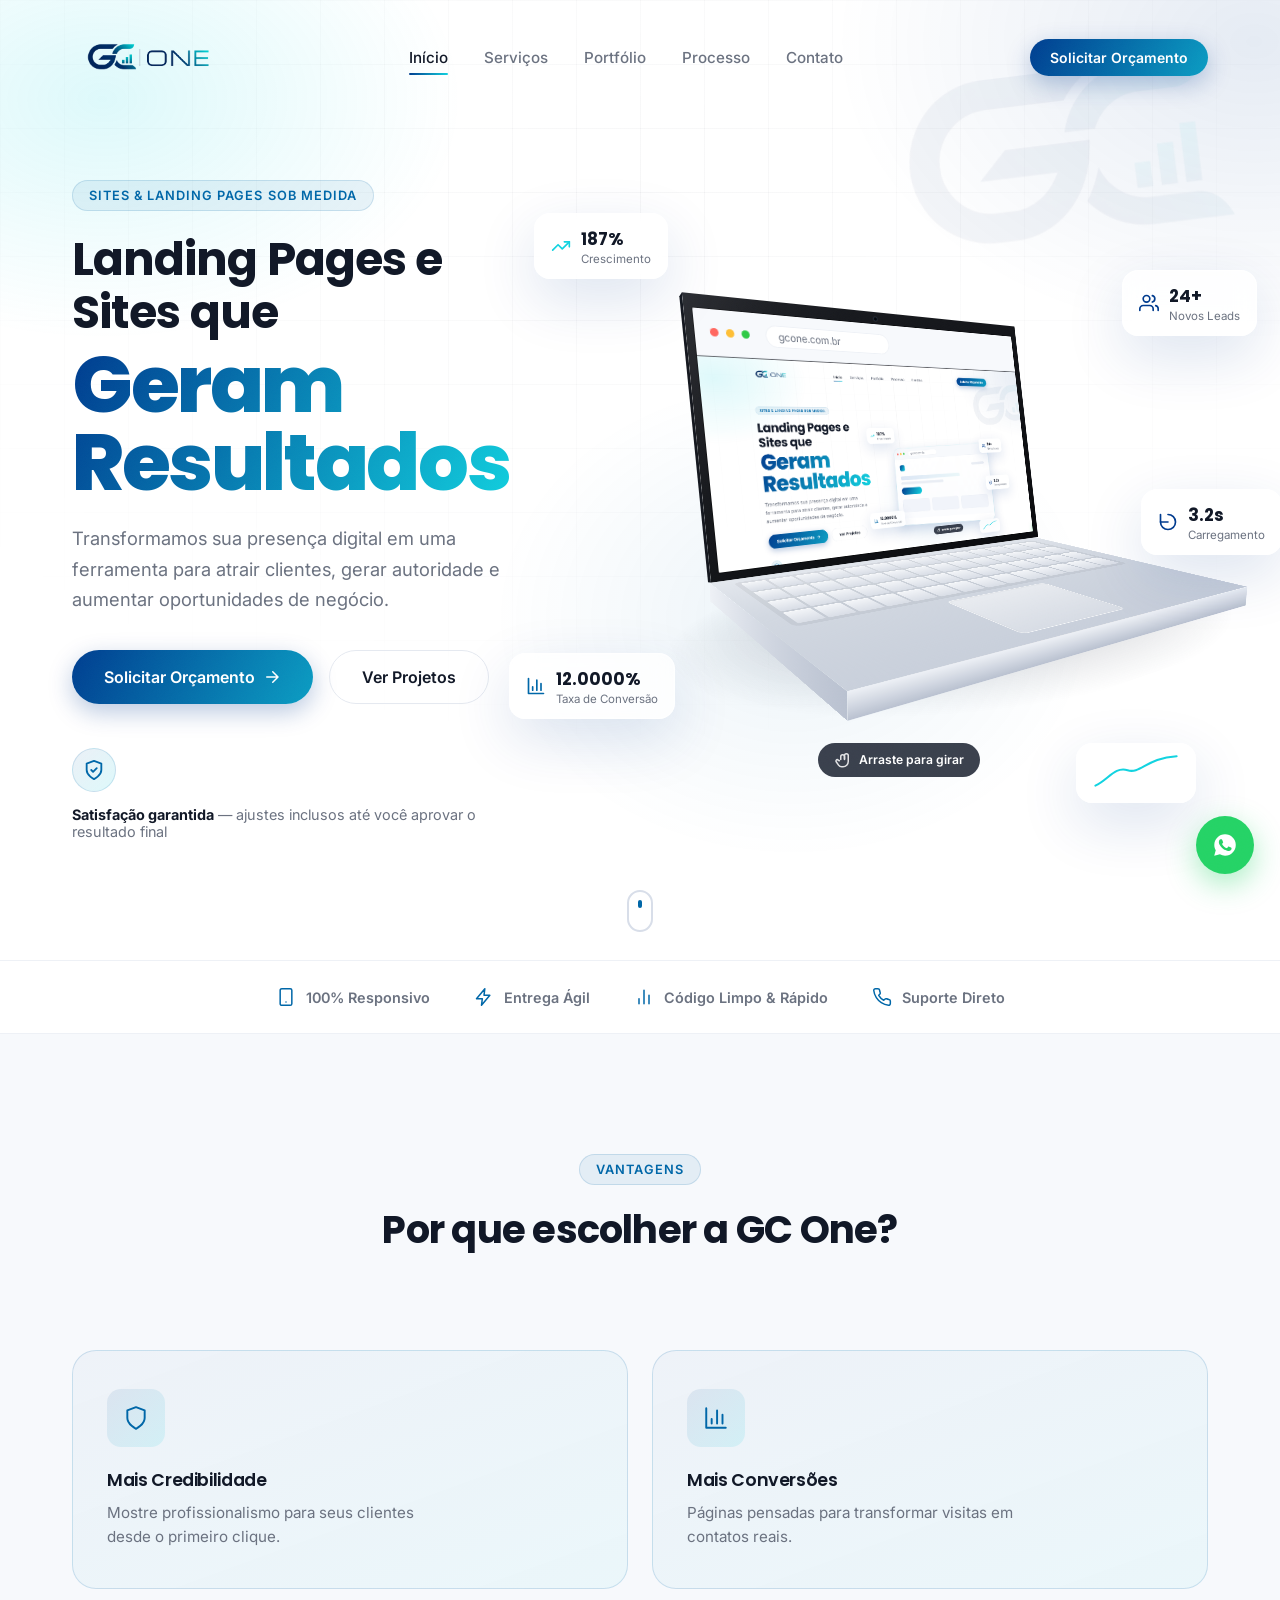
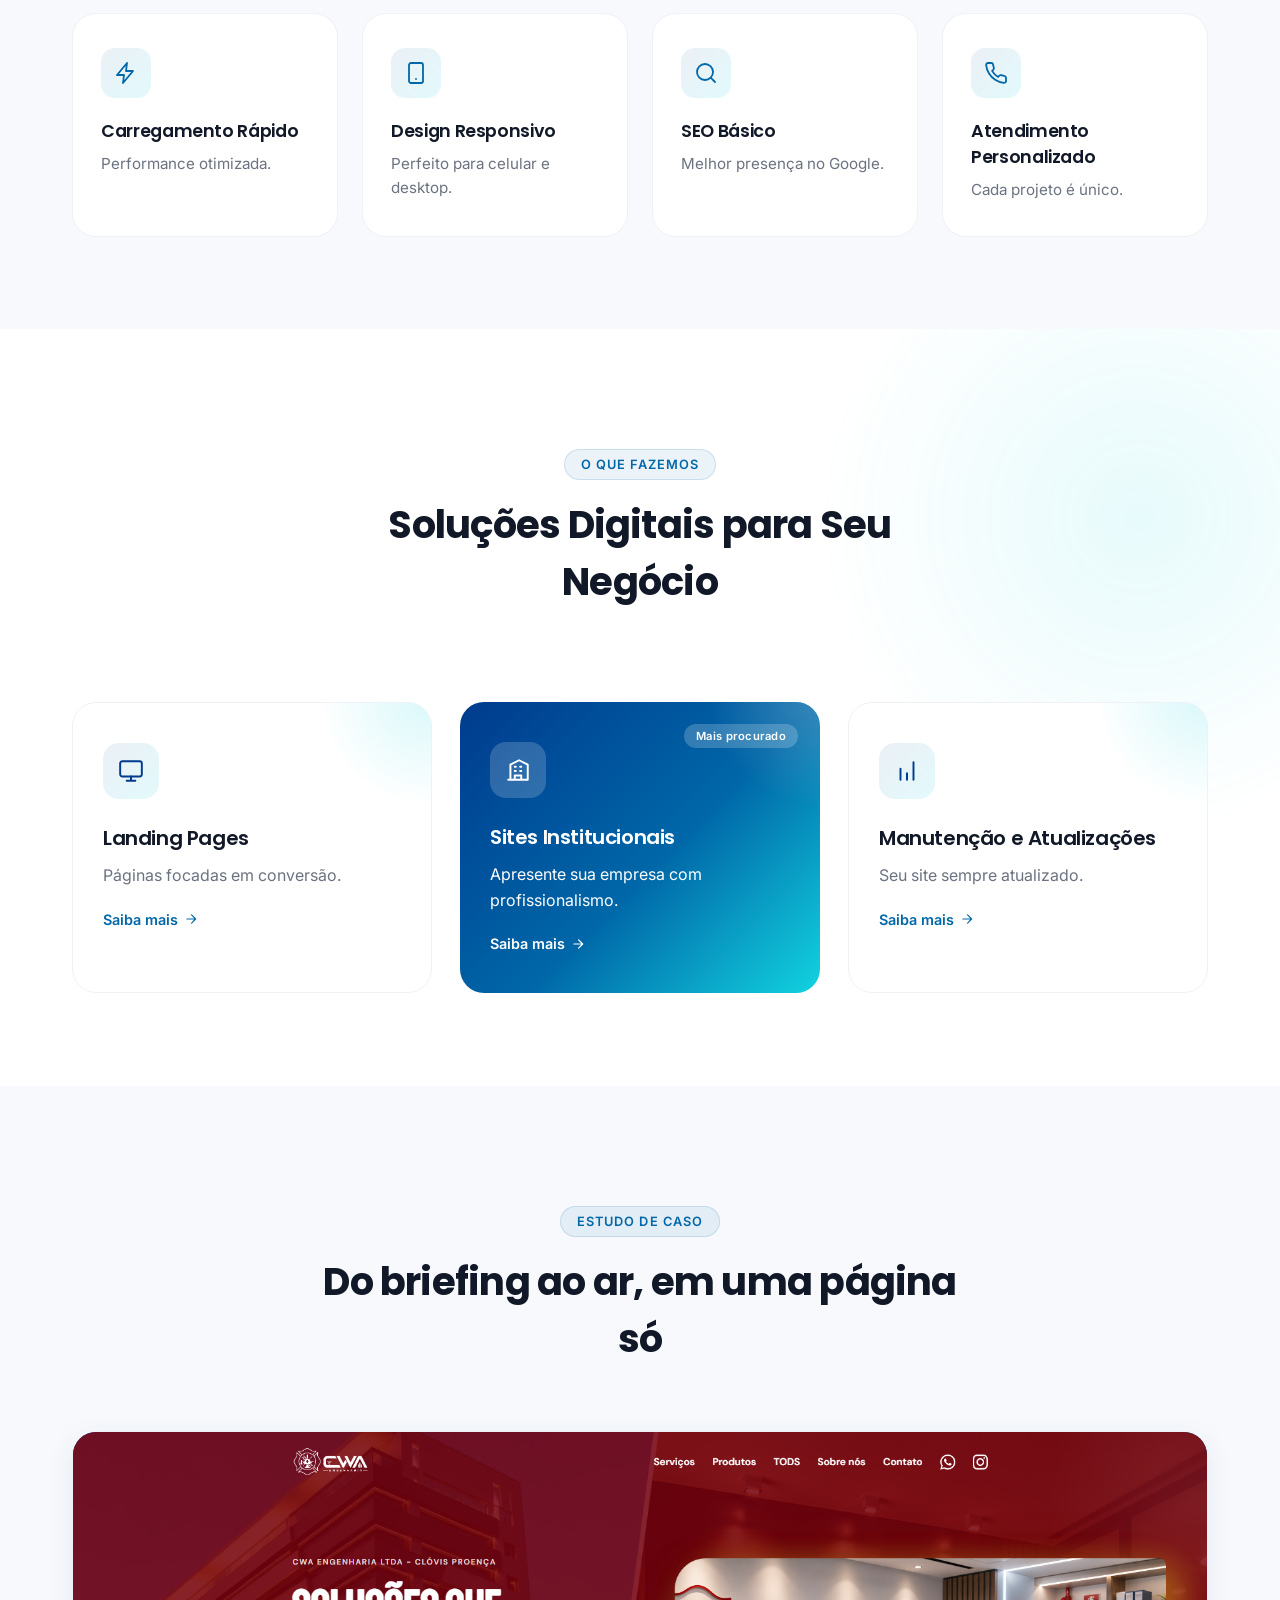
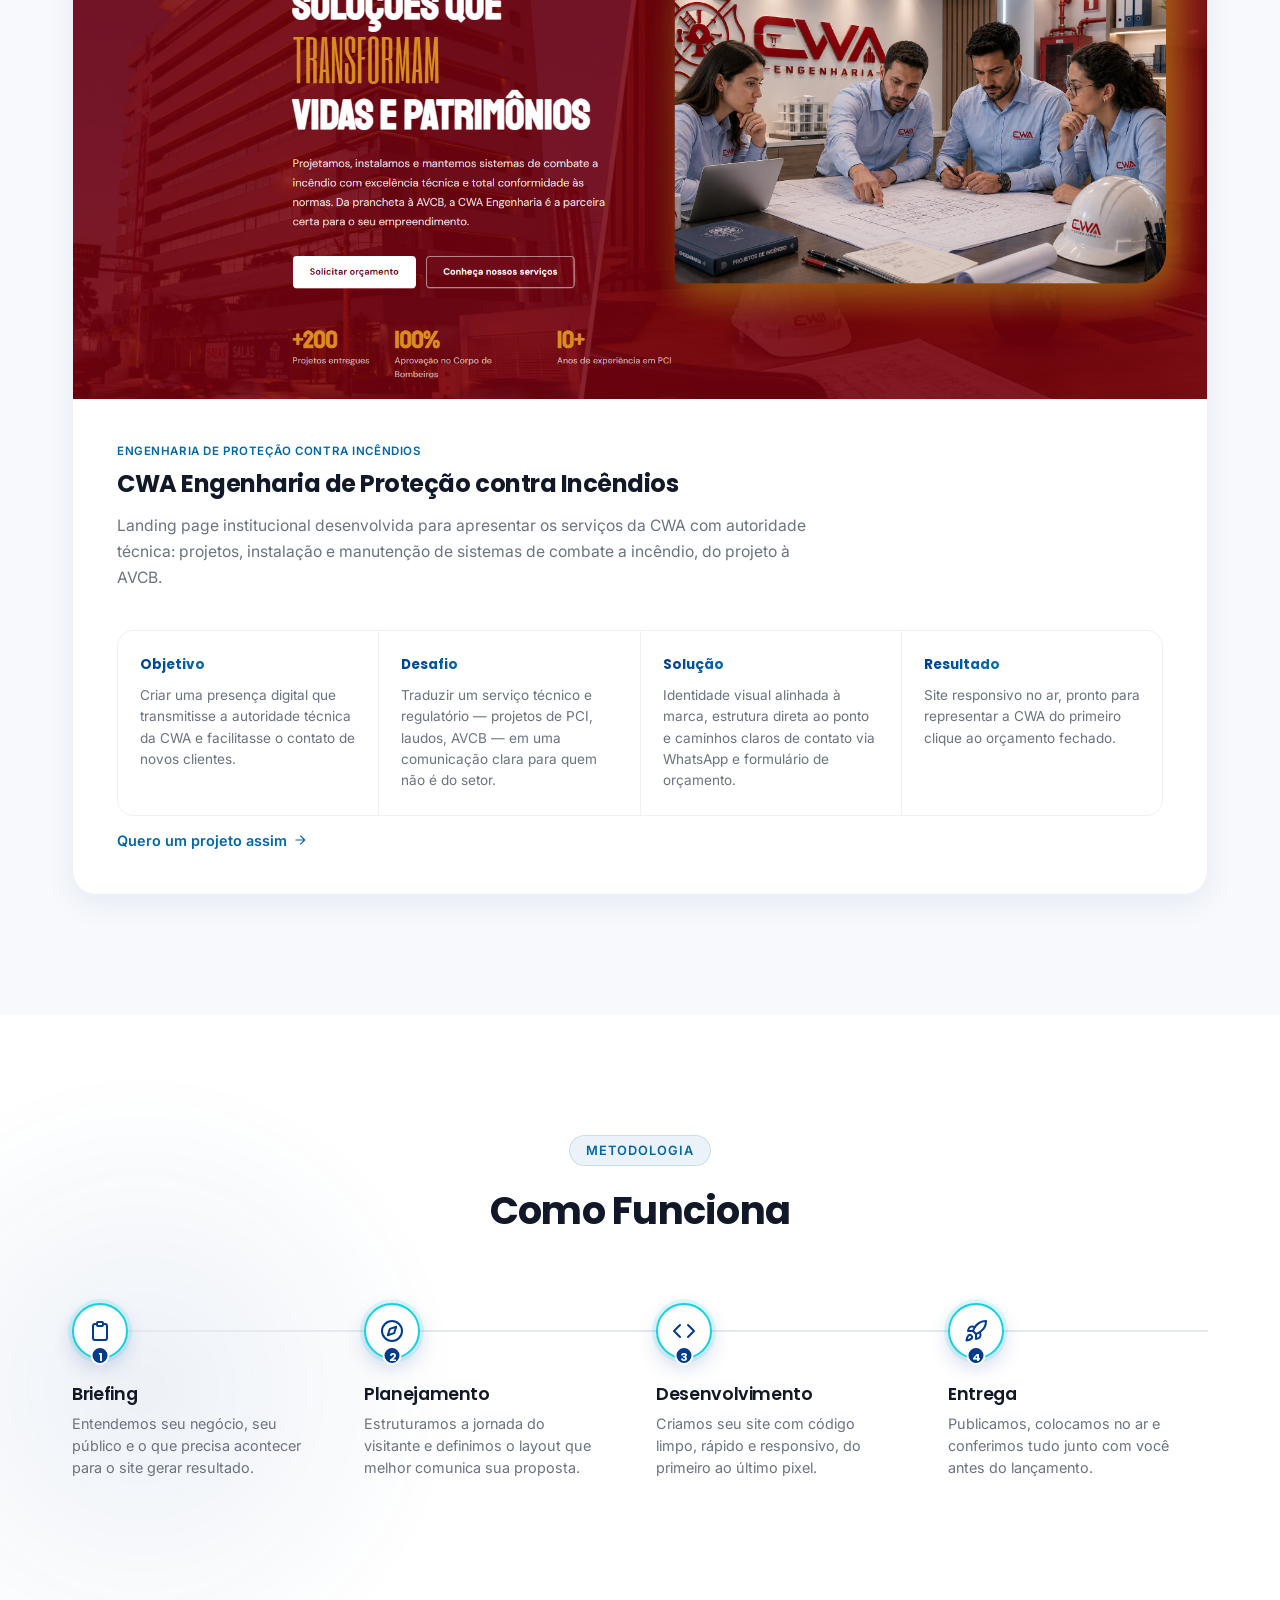
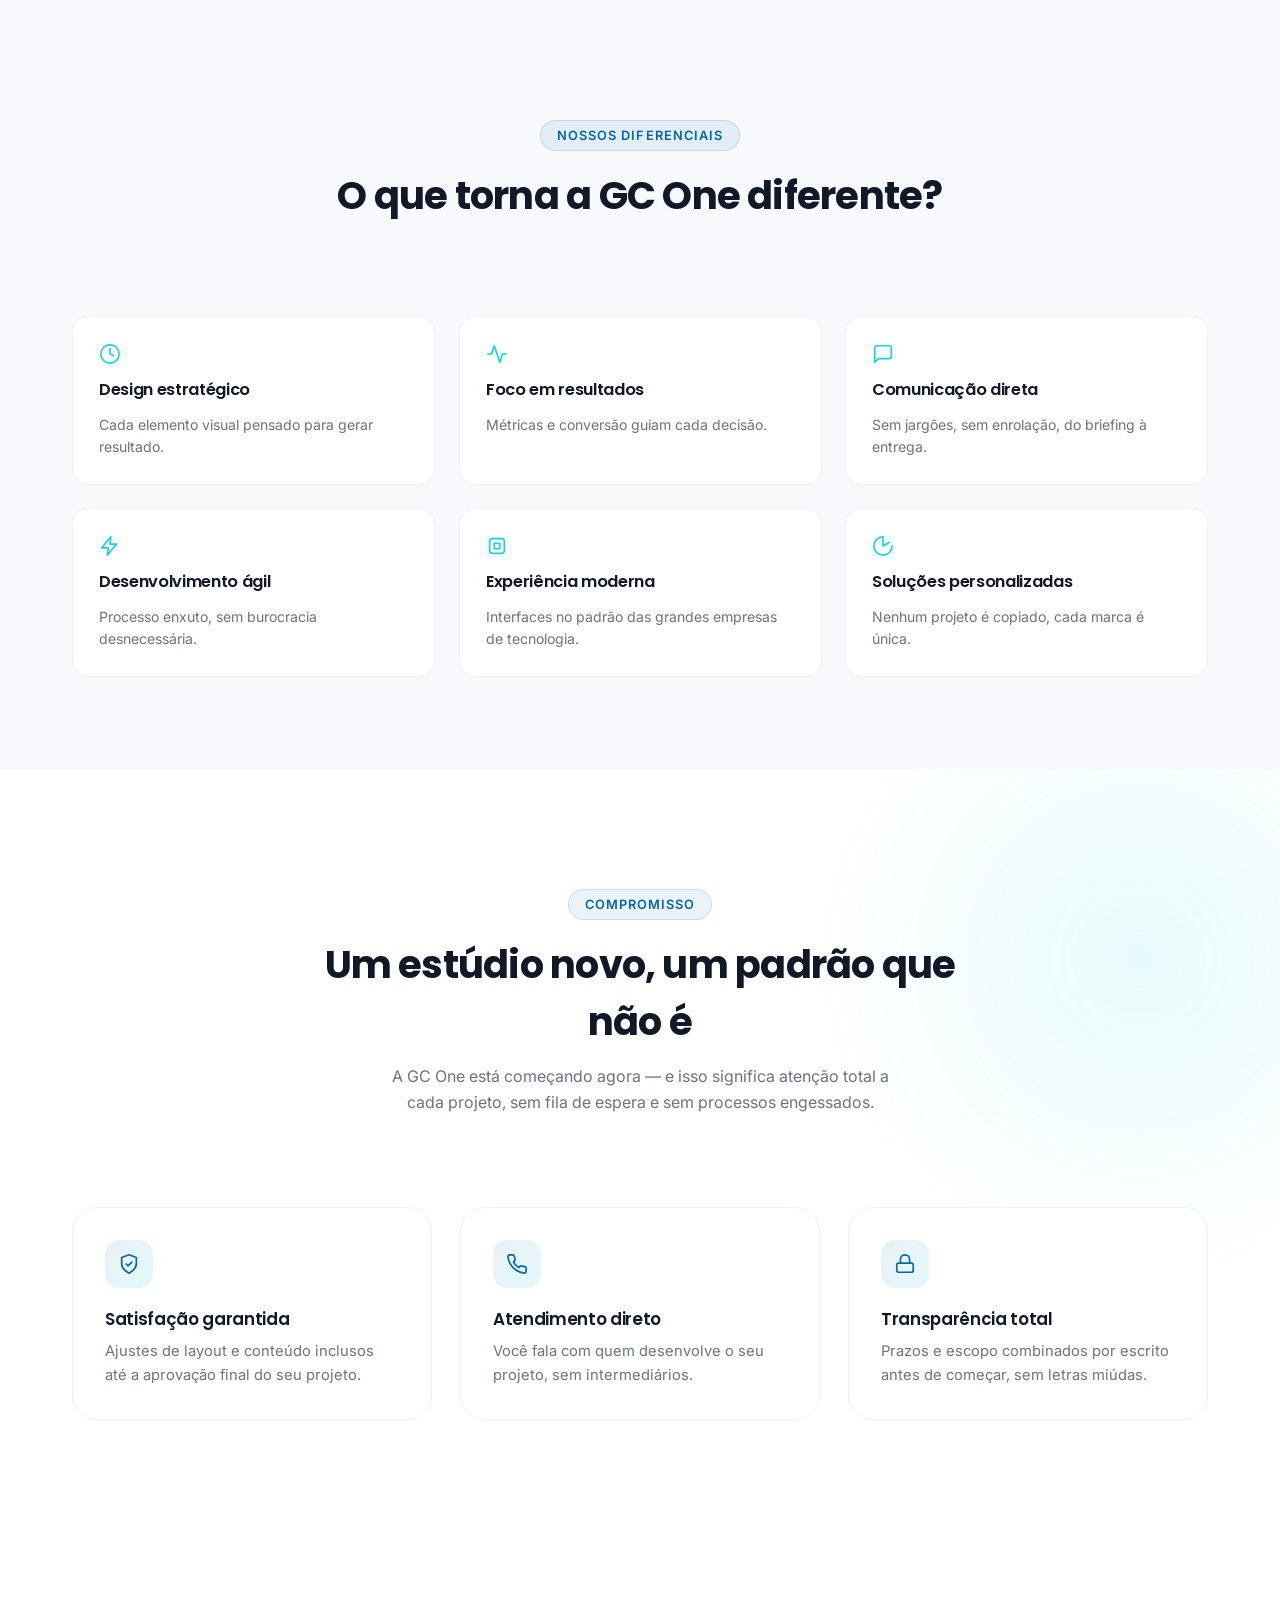
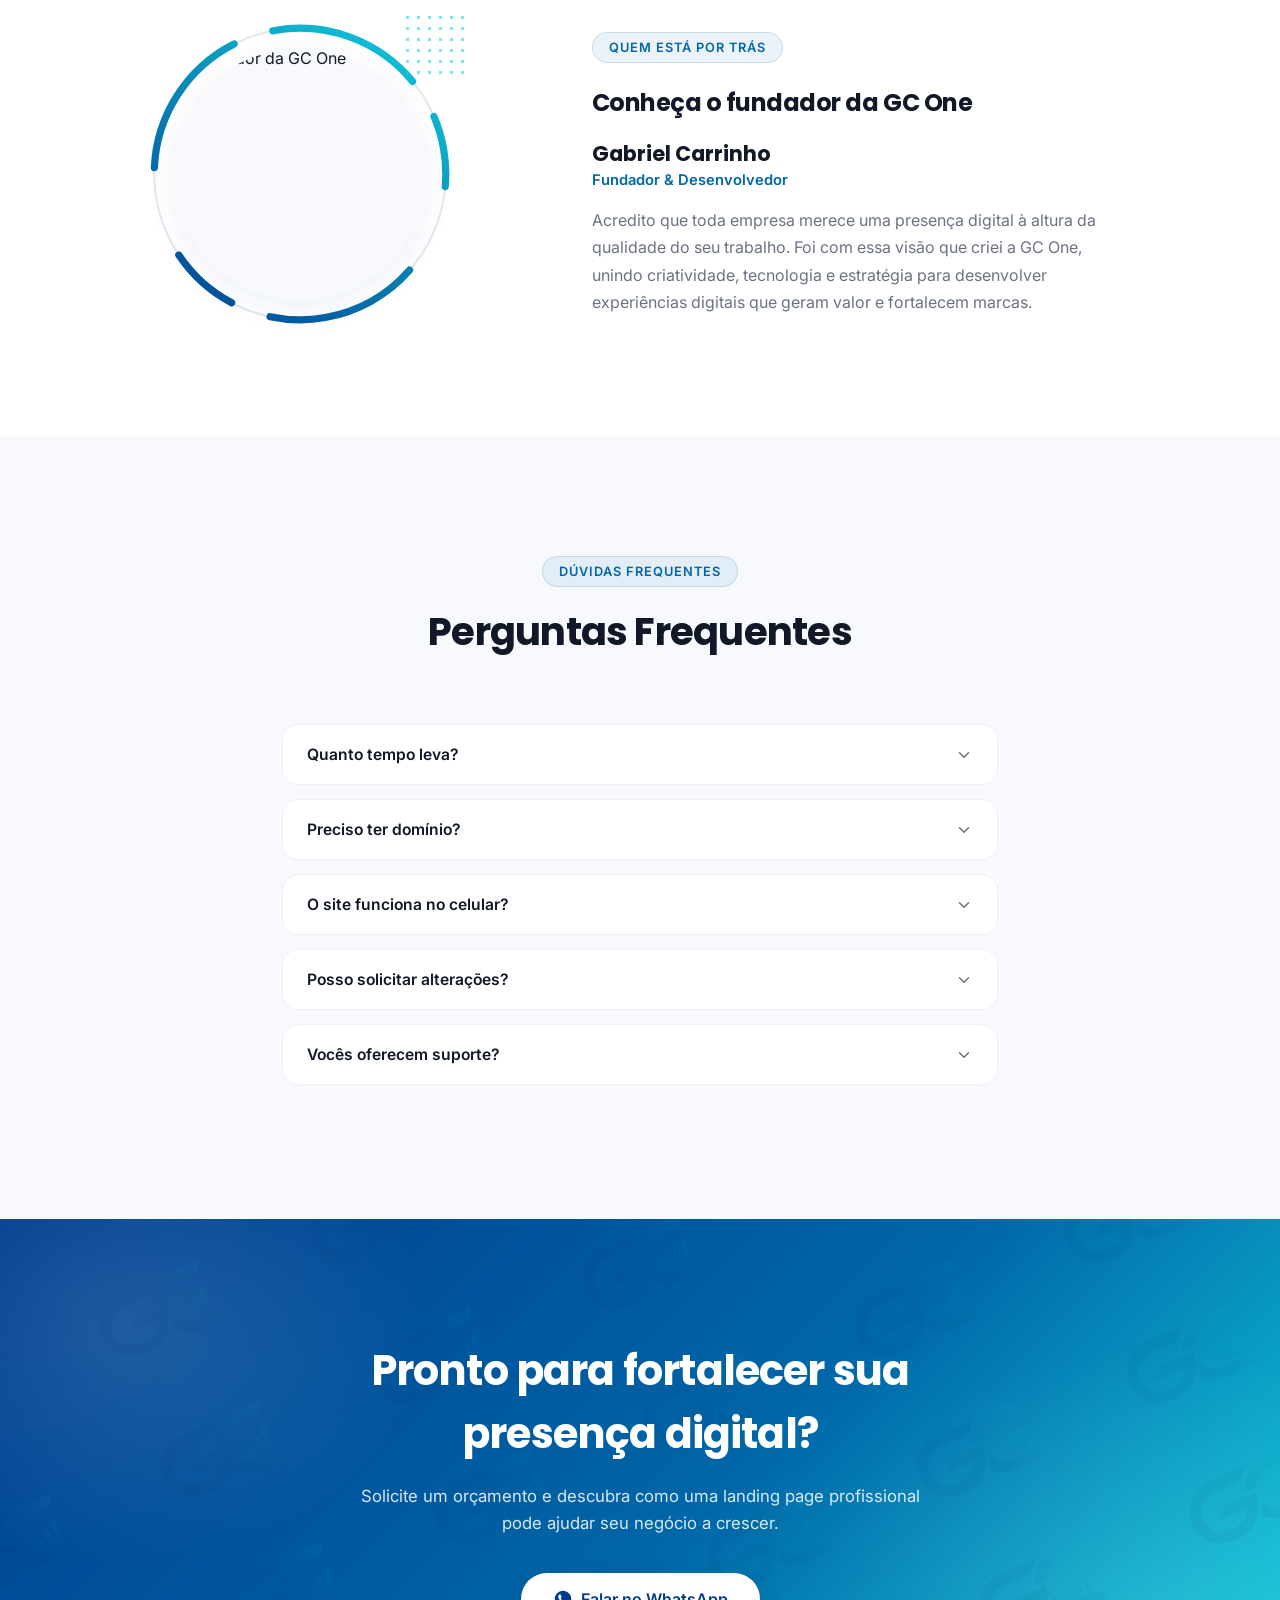
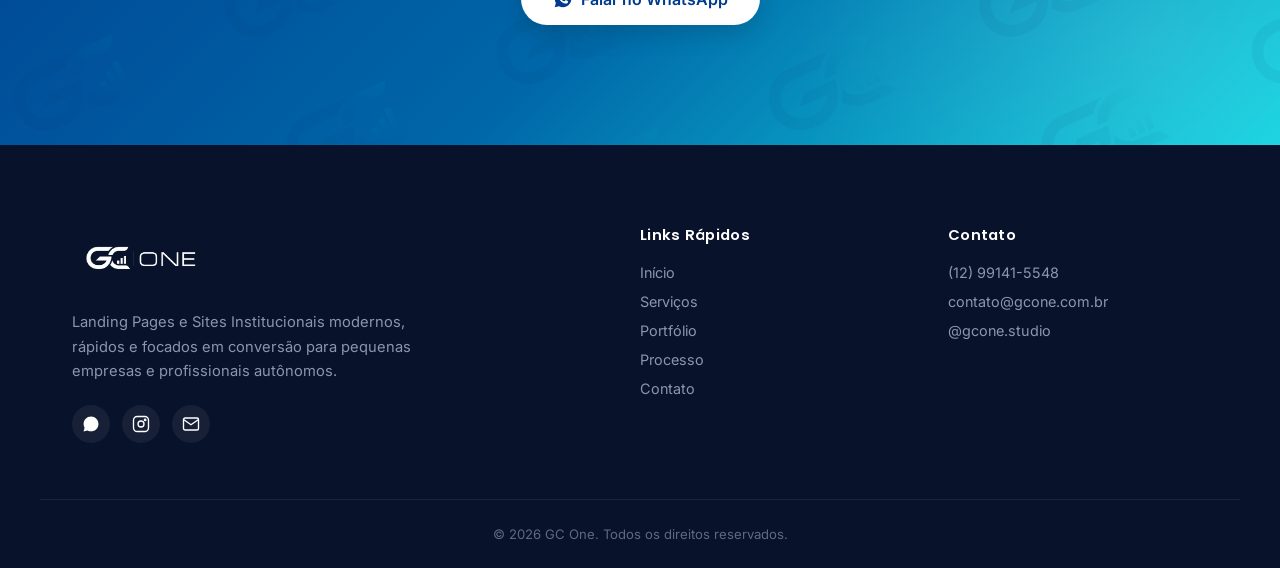
==== index.html @ a029dd13 "Update" ====
<!DOCTYPE html>
<html lang="pt-BR">
<head>
<meta charset="UTF-8">
<meta name="viewport" content="width=device-width, initial-scale=1.0, viewport-fit=cover">
<title>GC One — Landing Pages e Sites que Geram Resultados</title>
<meta name="description" content="A GC One cria Landing Pages e Sites Institucionais modernos, rápidos e focados em conversão para pequenas empresas e profissionais autônomos.">
<link rel="canonical" href="https://gcone-studio.vercel.app/">
<meta name="google-site-verification" content="b1uOiVvRF-4LSTMhP9JwCRvfj3GRkGWB8X8Ekely4Tc" />
<link rel="preconnect" href="https://fonts.googleapis.com">
<link rel="preconnect" href="https://fonts.gstatic.com" crossorigin>
<link href="https://fonts.googleapis.com/css2?family=Poppins:wght@600;700;800&family=Inter:wght@400;500;600&display=swap" rel="stylesheet">
<link rel="icon" type="image/x-icon" href="favicon.ico">
<link rel="icon" type="image/png" sizes="32x32" href="assets/favicon-32.png">
<link rel="icon" type="image/png" sizes="16x16" href="assets/favicon-16.png">
<link rel="apple-touch-icon" sizes="180x180" href="apple-touch-icon.png">
<link rel="icon" type="image/png" sizes="192x192" href="assets/icon-192.png">
<meta name="theme-color" content="#003B8E">
<link rel="stylesheet" href="styles.css">
<noscript><style>[data-reveal]{opacity:1 !important; transform:none !important;}</style></noscript>
<script type="importmap">
{
  "imports": {
    "three": "./vendor/three.module.min.js",
    "three/addons/": "./vendor/jsm/"
  }
}
</script>
</head>
<body>

<!-- ============ PAGE LOADER ============ -->
<div class="page-loader" id="pageLoader" aria-hidden="true">
  <div class="page-loader-mark">
    <img src="assets/icon-watermark.png" alt="">
  </div>
</div>

<!-- Grain / noise overlay for premium texture -->
<div class="noise-overlay" aria-hidden="true"></div>

<!-- ============ CUSTOM CURSOR (desktop / fine-pointer only) ============ -->
<div class="custom-cursor-dot" id="cursorDot" aria-hidden="true"></div>
<div class="custom-cursor-ring" id="cursorRing" aria-hidden="true"></div>

<!-- ============ TOP SCROLL PROGRESS BAR ============ -->
<div class="scroll-progress" aria-hidden="true"><span id="scrollProgressFill"></span></div>

<!-- ============ HEADER ============ -->
<header class="site-header" id="siteHeader">
  <div class="container header-inner">
    <a href="#inicio" class="logo" aria-label="GC One — Início">
      <img src="images/logo-transparent.png" alt="GC One" class="logo-img">
    </a>

    <nav class="main-nav" id="mainNav">
      <a href="#inicio" class="nav-link active">Início</a>
      <a href="#servicos" class="nav-link">Serviços</a>
      <a href="#portfolio" class="nav-link">Portfólio</a>
      <a href="#processo" class="nav-link">Processo</a>
      <a href="#contato" class="nav-link">Contato</a>
    </nav>

    <div class="header-actions">
      <a href="orcamento.html" class="btn btn-primary btn-sm">
        <span>Solicitar Orçamento</span>
      </a>
      <button class="menu-toggle" id="menuToggle" aria-label="Abrir menu" aria-expanded="false">
        <span></span><span></span><span></span>
      </button>
    </div>
  </div>

  <!-- Mobile nav drawer -->
  <div class="mobile-nav" id="mobileNav">
    <a href="#inicio" class="nav-link">Início</a>
    <a href="#servicos" class="nav-link">Serviços</a>
    <a href="#portfolio" class="nav-link">Portfólio</a>
    <a href="#processo" class="nav-link">Processo</a>
    <a href="#contato" class="nav-link">Contato</a>
    <a href="orcamento.html" class="btn btn-primary">Solicitar Orçamento</a>
  </div>
</header>

<main>

  <!-- ============ HERO ============ -->
  <section class="hero" id="inicio">
    <div class="hero-mesh" aria-hidden="true"></div>
    <div class="hero-grid" aria-hidden="true"></div>
    <div class="hero-watermark" aria-hidden="true">
      <img src="assets/icon-watermark.png" alt="">
    </div>

    <div class="container hero-inner">
      <div class="hero-copy" data-reveal="fade-up">
        <span class="eyebrow">Sites &amp; Landing Pages sob medida</span>
        <h1 class="hero-title">
          <span id="heroTitleLine">Landing Pages e Sites que</span> <span class="text-gradient hero-title-emphasis" id="heroTitleEmphasis">Geram Resultados</span>
        </h1>
        <p class="hero-subtitle">
          Transformamos sua presença digital em uma ferramenta para atrair clientes, gerar autoridade e aumentar oportunidades de negócio.
        </p>
        <div class="hero-actions">
          <a href="orcamento.html" class="btn btn-primary btn-lg">
            <span>Solicitar Orçamento</span>
            <svg class="icon-inline" width="18" height="18" viewBox="0 0 24 24" fill="none" stroke="currentColor" stroke-width="2" stroke-linecap="round" stroke-linejoin="round"><path d="M5 12h14M13 5l7 7-7 7"/></svg>
          </a>
          <a href="#portfolio" class="btn btn-ghost btn-lg">
            <span>Ver Projetos</span>
          </a>
        </div>

        <div class="hero-trust">
          <div class="guarantee-seal" aria-hidden="true">
            <svg width="22" height="22" viewBox="0 0 24 24" fill="none" stroke="currentColor" stroke-width="2" stroke-linecap="round" stroke-linejoin="round"><path d="M12 22s8-4 8-10V5l-8-3-8 3v7c0 6 8 10 8 10z"/><path d="m9 12 2 2 4-4"/></svg>
          </div>
          <p><strong>Satisfação garantida</strong> — ajustes inclusos até você aprovar o resultado final</p>
        </div>
      </div>

      <div class="hero-visual" data-reveal="fade-in">
        <div class="laptop-stage-wrap">
          <div class="laptop-3d-stage" id="laptop3DStage" role="img" aria-label="Laptop 3D interativo mostrando o site da GC One — arraste para girar"></div>

          <!-- Fallback shown until (or unless) the 3D scene initializes -->
          <div class="browser-mock laptop-fallback" id="laptopFallback">
            <div class="browser-bar">
              <span class="dot dot-r"></span><span class="dot dot-y"></span><span class="dot dot-g"></span>
              <div class="browser-url">gcone.com.br</div>
            </div>
            <div class="browser-body">
              <div class="mock-nav">
                <span class="mock-logo"></span>
                <span class="mock-pill"></span>
              </div>
              <div class="mock-hero">
                <span class="mock-line w-70"></span>
                <span class="mock-line w-50"></span>
                <span class="mock-btn"></span>
              </div>
              <div class="mock-cards">
                <span class="mock-card"></span>
                <span class="mock-card"></span>
                <span class="mock-card"></span>
              </div>
            </div>
          </div>

          <div class="laptop-drag-hint" id="laptopDragHint">
            <svg width="18" height="18" viewBox="0 0 24 24" fill="none" stroke="currentColor" stroke-width="2" stroke-linecap="round" stroke-linejoin="round"><path d="M9 11.24V7.5a2.5 2.5 0 0 1 5 0v3.74"/><path d="M14 10.5V6a2.5 2.5 0 0 1 5 0v8a7 7 0 0 1-7 7h-1.8a5 5 0 0 1-4.15-2.22l-3.1-4.5a1.7 1.7 0 0 1 2.1-2.55L7 13"/></svg>
            <span>Arraste para girar</span>
          </div>
        </div>

        <!-- Template for the laptop's screen content (mounted into the 3D scene by laptop3d.js) -->
        <template id="laptopScreenTemplate">
          <div class="laptop-screen-content">
            <span class="laptop-webcam"></span>
            <div class="laptop-display">
              <div class="browser-bar">
                <span class="dot dot-r"></span><span class="dot dot-y"></span><span class="dot dot-g"></span>
                <div class="browser-url">gcone.com.br</div>
              </div>
              <div class="browser-body laptop-screen-shot">
                <img src="images/laptop-screen-preview.png" alt="" />
              </div>
            </div>
            <span class="laptop-screen-glass"></span>
          </div>
        </template>

        <!-- Floating stat cards -->
        <div class="float-card float-card-1" data-reveal="fade-up" data-delay="200">
          <svg width="20" height="20" viewBox="0 0 24 24" fill="none" stroke="#12D3E0" stroke-width="2" stroke-linecap="round" stroke-linejoin="round"><polyline points="22 7 13.5 15.5 8.5 10.5 2 17"/><polyline points="16 7 22 7 22 13"/></svg>
          <div>
            <span class="float-value" data-count="187" data-suffix="%">0%</span>
            <span class="float-label">Crescimento</span>
          </div>
        </div>

        <div class="float-card float-card-4" data-reveal="fade-up" data-delay="280">
          <svg width="20" height="20" viewBox="0 0 24 24" fill="none" stroke="#003B8E" stroke-width="2" stroke-linecap="round" stroke-linejoin="round"><path d="M17 21v-2a4 4 0 0 0-4-4H5a4 4 0 0 0-4 4v2"/><circle cx="9" cy="7" r="4"/><path d="M23 21v-2a4 4 0 0 0-3-3.87"/><path d="M16 3.13a4 4 0 0 1 0 7.75"/></svg>
          <div>
            <span class="float-value" data-count="24" data-suffix="+">0+</span>
            <span class="float-label">Novos Leads</span>
          </div>
        </div>

        <div class="float-card float-card-2" data-reveal="fade-up" data-delay="350">
          <svg width="20" height="20" viewBox="0 0 24 24" fill="none" stroke="#0067A8" stroke-width="2" stroke-linecap="round" stroke-linejoin="round"><path d="M3 3v18h18"/><path d="M18 17V9M13 17V5M8 17v-4"/></svg>
          <div>
            <span class="float-value" data-count="12" data-decimal="4" data-suffix="%">0%</span>
            <span class="float-label">Taxa de Conversão</span>
          </div>
        </div>

        <div class="float-card float-card-3" data-reveal="fade-up" data-delay="500">
          <svg width="20" height="20" viewBox="0 0 24 24" fill="none" stroke="#003B8E" stroke-width="2" stroke-linecap="round" stroke-linejoin="round"><path d="M3 12a9 9 0 1 0 9-9"/><path d="M3 3v9h9"/></svg>
          <div>
            <span class="float-value" data-count="3.2" data-decimal="1" data-suffix="s">0s</span>
            <span class="float-label">Carregamento</span>
          </div>
        </div>

        <svg class="float-chart" width="120" height="60" viewBox="0 0 120 60" aria-hidden="true">
          <path id="chartPath" d="M2 48 C 20 40, 30 20, 48 26 C 66 32, 76 8, 118 6" fill="none" stroke="#12D3E0" stroke-width="3" stroke-linecap="round"/>
        </svg>
      </div>
    </div>

    <div class="scroll-cue" aria-hidden="true"><span></span></div>
  </section>

  <!-- ============ BARRA DE AUTORIDADE ============ -->
  <section class="trust-strip">
    <div class="container trust-strip-inner">
      <div class="trust-item">
        <svg width="20" height="20" viewBox="0 0 24 24" fill="none" stroke="currentColor" stroke-width="1.8" stroke-linecap="round" stroke-linejoin="round"><rect x="5" y="2" width="14" height="20" rx="2"/><path d="M12 18h.01"/></svg>
        <span>100% Responsivo</span>
      </div>
      <div class="trust-item">
        <svg width="20" height="20" viewBox="0 0 24 24" fill="none" stroke="currentColor" stroke-width="1.8" stroke-linecap="round" stroke-linejoin="round"><path d="M13 2 3 14h7l-1 8 10-12h-7l1-8z"/></svg>
        <span>Entrega Ágil</span>
      </div>
      <div class="trust-item">
        <svg width="20" height="20" viewBox="0 0 24 24" fill="none" stroke="currentColor" stroke-width="1.8" stroke-linecap="round" stroke-linejoin="round"><path d="M18 20V10M12 20V4M6 20v-6"/></svg>
        <span>Código Limpo &amp; Rápido</span>
      </div>
      <div class="trust-item">
        <svg width="20" height="20" viewBox="0 0 24 24" fill="none" stroke="currentColor" stroke-width="1.8" stroke-linecap="round" stroke-linejoin="round"><path d="M22 16.92v3a2 2 0 0 1-2.18 2 19.79 19.79 0 0 1-8.63-3.07 19.5 19.5 0 0 1-6-6 19.79 19.79 0 0 1-3.07-8.67A2 2 0 0 1 4.11 2h3a2 2 0 0 1 2 1.72c.127.96.362 1.903.7 2.81a2 2 0 0 1-.45 2.11L8.09 9.91a16 16 0 0 0 6 6l1.27-1.27a2 2 0 0 1 2.11-.45c.907.338 1.85.573 2.81.7A2 2 0 0 1 22 16.92z"/></svg>
        <span>Suporte Direto</span>
      </div>
    </div>
  </section>

  <!-- ============ BENEFÍCIOS ============ -->
  <section class="section benefits" id="beneficios">
    <div class="container">
      <div class="section-head" data-reveal="fade-up">
        <span class="eyebrow">Vantagens</span>
        <h2>Por que escolher a GC One?</h2>
      </div>

      <div class="benefits-grid">
        <div class="benefit-card benefit-card--anchor" data-reveal="fade-up" data-delay="0">
          <div class="benefit-icon"><svg width="26" height="26" viewBox="0 0 24 24" fill="none" stroke="currentColor" stroke-width="1.8" stroke-linecap="round" stroke-linejoin="round"><path d="M12 22s8-4 8-10V5l-8-3-8 3v7c0 6 8 10 8 10z"/></svg></div>
          <h3>Mais Credibilidade</h3>
          <p>Mostre profissionalismo para seus clientes desde o primeiro clique.</p>
        </div>

        <div class="benefit-card benefit-card--anchor" data-reveal="fade-up" data-delay="80">
          <div class="benefit-icon"><svg width="26" height="26" viewBox="0 0 24 24" fill="none" stroke="currentColor" stroke-width="1.8" stroke-linecap="round" stroke-linejoin="round"><path d="M3 3v18h18"/><path d="M18 17V9M13 17V5M8 17v-4"/></svg></div>
          <h3>Mais Conversões</h3>
          <p>Páginas pensadas para transformar visitas em contatos reais.</p>
        </div>

        <div class="benefit-card" data-reveal="fade-up" data-delay="160">
          <div class="benefit-icon"><svg width="24" height="24" viewBox="0 0 24 24" fill="none" stroke="currentColor" stroke-width="1.8" stroke-linecap="round" stroke-linejoin="round"><path d="M13 2 3 14h7l-1 8 10-12h-7l1-8z"/></svg></div>
          <h3>Carregamento Rápido</h3>
          <p>Performance otimizada.</p>
        </div>

        <div class="benefit-card" data-reveal="fade-up" data-delay="0">
          <div class="benefit-icon"><svg width="24" height="24" viewBox="0 0 24 24" fill="none" stroke="currentColor" stroke-width="1.8" stroke-linecap="round" stroke-linejoin="round"><rect x="5" y="2" width="14" height="20" rx="2"/><path d="M12 18h.01"/></svg></div>
          <h3>Design Responsivo</h3>
          <p>Perfeito para celular e desktop.</p>
        </div>

        <div class="benefit-card" data-reveal="fade-up" data-delay="80">
          <div class="benefit-icon"><svg width="24" height="24" viewBox="0 0 24 24" fill="none" stroke="currentColor" stroke-width="1.8" stroke-linecap="round" stroke-linejoin="round"><circle cx="11" cy="11" r="8"/><path d="m21 21-4.3-4.3"/></svg></div>
          <h3>SEO Básico</h3>
          <p>Melhor presença no Google.</p>
        </div>

        <div class="benefit-card" data-reveal="fade-up" data-delay="160">
          <div class="benefit-icon"><svg width="24" height="24" viewBox="0 0 24 24" fill="none" stroke="currentColor" stroke-width="1.8" stroke-linecap="round" stroke-linejoin="round"><path d="M22 16.92v3a2 2 0 0 1-2.18 2 19.79 19.79 0 0 1-8.63-3.07 19.5 19.5 0 0 1-6-6 19.79 19.79 0 0 1-3.07-8.67A2 2 0 0 1 4.11 2h3a2 2 0 0 1 2 1.72c.127.96.362 1.903.7 2.81a2 2 0 0 1-.45 2.11L8.09 9.91a16 16 0 0 0 6 6l1.27-1.27a2 2 0 0 1 2.11-.45c.907.338 1.85.573 2.81.7A2 2 0 0 1 22 16.92z"/></svg></div>
          <h3>Atendimento Personalizado</h3>
          <p>Cada projeto é único.</p>
        </div>
      </div>
    </div>
  </section>

  <!-- ============ SERVIÇOS ============ -->
  <section class="section services" id="servicos">
    <div class="section-mesh section-mesh--tr" aria-hidden="true"></div>
    <div class="container">
      <div class="section-head" data-reveal="fade-up">
        <span class="eyebrow">O que fazemos</span>
        <h2>Soluções Digitais para Seu Negócio</h2>
      </div>

      <div class="services-grid">
        <div class="service-card" data-reveal="fade-up" data-delay="0">
          <div class="service-glow"></div>
          <div class="service-icon"><svg width="26" height="26" viewBox="0 0 24 24" fill="none" stroke="currentColor" stroke-width="1.8" stroke-linecap="round" stroke-linejoin="round"><rect x="2" y="3" width="20" height="14" rx="2"/><path d="M8 21h8M12 17v4"/></svg></div>
          <h3>Landing Pages</h3>
          <p>Páginas focadas em conversão.</p>
          <a href="#contato" class="service-link">Saiba mais <svg width="14" height="14" viewBox="0 0 24 24" fill="none" stroke="currentColor" stroke-width="2" stroke-linecap="round" stroke-linejoin="round"><path d="M5 12h14M13 5l7 7-7 7"/></svg></a>
        </div>

        <div class="service-card service-card-featured" data-reveal="fade-up" data-delay="100">
          <span class="badge">Mais procurado</span>
          <div class="service-glow"></div>
          <div class="service-icon"><svg width="26" height="26" viewBox="0 0 24 24" fill="none" stroke="currentColor" stroke-width="1.8" stroke-linecap="round" stroke-linejoin="round"><path d="M3 21h18M5 21V7l8-4 8 4v14M9 9h1M9 13h1M14 9h1M14 13h1M9 21v-4h6v4"/></svg></div>
          <h3>Sites Institucionais</h3>
          <p>Apresente sua empresa com profissionalismo.</p>
          <a href="#contato" class="service-link">Saiba mais <svg width="14" height="14" viewBox="0 0 24 24" fill="none" stroke="currentColor" stroke-width="2" stroke-linecap="round" stroke-linejoin="round"><path d="M5 12h14M13 5l7 7-7 7"/></svg></a>
        </div>

        <div class="service-card" data-reveal="fade-up" data-delay="200">
          <div class="service-glow"></div>
          <div class="service-icon"><svg width="26" height="26" viewBox="0 0 24 24" fill="none" stroke="currentColor" stroke-width="1.8" stroke-linecap="round" stroke-linejoin="round"><path d="M12 20v-6M6 20V10M18 20V4"/></svg></div>
          <h3>Manutenção e Atualizações</h3>
          <p>Seu site sempre atualizado.</p>
          <a href="#contato" class="service-link">Saiba mais <svg width="14" height="14" viewBox="0 0 24 24" fill="none" stroke="currentColor" stroke-width="2" stroke-linecap="round" stroke-linejoin="round"><path d="M5 12h14M13 5l7 7-7 7"/></svg></a>
        </div>
      </div>
    </div>
  </section>

  <!-- ============ PORTFÓLIO ============ -->
  <section class="section portfolio" id="portfolio">
    <div class="container">
      <div class="section-head" data-reveal="fade-up">
        <span class="eyebrow">Estudo de caso</span>
        <h2>Do briefing ao ar, em uma página só</h2>
      </div>

      <article class="case-study" data-reveal="fade-up">
        <div class="case-study-media">
          <img src="images/cwa-engenharia.png" alt="Landing page desenvolvida para a CWA Engenharia de Proteção contra Incêndios" loading="lazy">
        </div>

        <div class="case-study-header">
          <span class="portfolio-cat">Engenharia de Proteção contra Incêndios</span>
          <h3>CWA Engenharia de Proteção contra Incêndios</h3>
          <p>Landing page institucional desenvolvida para apresentar os serviços da CWA com autoridade técnica: projetos, instalação e manutenção de sistemas de combate a incêndio, do projeto à AVCB.</p>
        </div>

        <div class="case-study-grid">
          <div class="case-study-block">
            <span class="case-study-label">Objetivo</span>
            <p>Criar uma presença digital que transmitisse a autoridade técnica da CWA e facilitasse o contato de novos clientes.</p>
          </div>
          <div class="case-study-block">
            <span class="case-study-label">Desafio</span>
            <p>Traduzir um serviço técnico e regulatório — projetos de PCI, laudos, AVCB — em uma comunicação clara para quem não é do setor.</p>
          </div>
          <div class="case-study-block">
            <span class="case-study-label">Solução</span>
            <p>Identidade visual alinhada à marca, estrutura direta ao ponto e caminhos claros de contato via WhatsApp e formulário de orçamento.</p>
          </div>
          <div class="case-study-block">
            <span class="case-study-label">Resultado</span>
            <p>Site responsivo no ar, pronto para representar a CWA do primeiro clique ao orçamento fechado.</p>
          </div>
        </div>

        <a href="orcamento.html" class="service-link case-study-cta">Quero um projeto assim <svg width="14" height="14" viewBox="0 0 24 24" fill="none" stroke="currentColor" stroke-width="2" stroke-linecap="round" stroke-linejoin="round"><path d="M5 12h14M13 5l7 7-7 7"/></svg></a>
      </article>
    </div>
  </section>

  <!-- ============ PROCESSO ============ -->
  <section class="section process" id="processo">
    <div class="section-mesh section-mesh--bl" aria-hidden="true"></div>
    <div class="container">
      <div class="section-head" data-reveal="fade-up">
        <span class="eyebrow">Metodologia</span>
        <h2>Como Funciona</h2>
      </div>

      <div class="timeline" data-reveal="fade-up">
        <div class="timeline-track"><span class="timeline-progress" id="timelineProgress"></span></div>

        <div class="timeline-step">
          <span class="timeline-num">
            <svg width="20" height="20" viewBox="0 0 24 24" fill="none" stroke="currentColor" stroke-width="2" stroke-linecap="round" stroke-linejoin="round"><path d="M9 5H7a2 2 0 0 0-2 2v12a2 2 0 0 0 2 2h10a2 2 0 0 0 2-2V7a2 2 0 0 0-2-2h-2"/><rect x="9" y="3" width="6" height="4" rx="1"/></svg>
            <em>1</em>
          </span>
          <h3>Briefing</h3>
          <p>Entendemos seu negócio, seu público e o que precisa acontecer para o site gerar resultado.</p>
        </div>
        <div class="timeline-step">
          <span class="timeline-num">
            <svg width="20" height="20" viewBox="0 0 24 24" fill="none" stroke="currentColor" stroke-width="2" stroke-linecap="round" stroke-linejoin="round"><circle cx="12" cy="12" r="10"/><polygon points="16.24 7.76 14.12 14.12 7.76 16.24 9.88 9.88 16.24 7.76"/></svg>
            <em>2</em>
          </span>
          <h3>Planejamento</h3>
          <p>Estruturamos a jornada do visitante e definimos o layout que melhor comunica sua proposta.</p>
        </div>
        <div class="timeline-step">
          <span class="timeline-num">
            <svg width="20" height="20" viewBox="0 0 24 24" fill="none" stroke="currentColor" stroke-width="2" stroke-linecap="round" stroke-linejoin="round"><polyline points="16 18 22 12 16 6"/><polyline points="8 6 2 12 8 18"/></svg>
            <em>3</em>
          </span>
          <h3>Desenvolvimento</h3>
          <p>Criamos seu site com código limpo, rápido e responsivo, do primeiro ao último pixel.</p>
        </div>
        <div class="timeline-step">
          <span class="timeline-num">
            <svg width="20" height="20" viewBox="0 0 24 24" fill="none" stroke="currentColor" stroke-width="2" stroke-linecap="round" stroke-linejoin="round"><path d="M4.5 16.5c-1.5 1.26-2 5-2 5s3.74-.5 5-2c.71-.84.7-2.13-.09-2.91a2.18 2.18 0 0 0-2.91-.09z"/><path d="m12 15-3-3a22 22 0 0 1 2-3.95A12.88 12.88 0 0 1 22 2c0 2.72-.78 7.5-6 11a22.35 22.35 0 0 1-4 2z"/><path d="M9 12H4s.55-3.03 2-4c1.62-1.08 5 0 5 0"/><path d="M12 15v5s3.03-.55 4-2c1.08-1.62 0-5 0-5"/></svg>
            <em>4</em>
          </span>
          <h3>Entrega</h3>
          <p>Publicamos, colocamos no ar e conferimos tudo junto com você antes do lançamento.</p>
        </div>
      </div>
    </div>
  </section>

  <!-- ============ DIFERENCIAIS ============ -->
  <section class="section differentials">
    <div class="container">
      <div class="section-head" data-reveal="fade-up">
        <span class="eyebrow">Nossos diferenciais</span>
        <h2>O que torna a GC One diferente?</h2>
      </div>

      <div class="diff-grid">
        <div class="diff-card" data-reveal="fade-up" data-delay="0">
          <svg width="22" height="22" viewBox="0 0 24 24" fill="none" stroke="currentColor" stroke-width="1.8" stroke-linecap="round" stroke-linejoin="round"><circle cx="12" cy="12" r="10"/><path d="M12 6v6l4 2"/></svg>
          <h3>Design estratégico</h3>
          <p>Cada elemento visual pensado para gerar resultado.</p>
        </div>
        <div class="diff-card" data-reveal="fade-up" data-delay="60">
          <svg width="22" height="22" viewBox="0 0 24 24" fill="none" stroke="currentColor" stroke-width="1.8" stroke-linecap="round" stroke-linejoin="round"><path d="M22 12h-4l-3 9L9 3l-3 9H2"/></svg>
          <h3>Foco em resultados</h3>
          <p>Métricas e conversão guiam cada decisão.</p>
        </div>
        <div class="diff-card" data-reveal="fade-up" data-delay="120">
          <svg width="22" height="22" viewBox="0 0 24 24" fill="none" stroke="currentColor" stroke-width="1.8" stroke-linecap="round" stroke-linejoin="round"><path d="M21 15a2 2 0 0 1-2 2H7l-4 4V5a2 2 0 0 1 2-2h14a2 2 0 0 1 2 2z"/></svg>
          <h3>Comunicação direta</h3>
          <p>Sem jargões, sem enrolação, do briefing à entrega.</p>
        </div>
        <div class="diff-card" data-reveal="fade-up" data-delay="180">
          <svg width="22" height="22" viewBox="0 0 24 24" fill="none" stroke="currentColor" stroke-width="1.8" stroke-linecap="round" stroke-linejoin="round"><path d="M13 2 3 14h7l-1 8 10-12h-7l1-8z"/></svg>
          <h3>Desenvolvimento ágil</h3>
          <p>Processo enxuto, sem burocracia desnecessária.</p>
        </div>
        <div class="diff-card" data-reveal="fade-up" data-delay="240">
          <svg width="22" height="22" viewBox="0 0 24 24" fill="none" stroke="currentColor" stroke-width="1.8" stroke-linecap="round" stroke-linejoin="round"><rect x="4" y="4" width="16" height="16" rx="3"/><path d="M9 9h6v6H9z"/></svg>
          <h3>Experiência moderna</h3>
          <p>Interfaces no padrão das grandes empresas de tecnologia.</p>
        </div>
        <div class="diff-card" data-reveal="fade-up" data-delay="300">
          <svg width="22" height="22" viewBox="0 0 24 24" fill="none" stroke="currentColor" stroke-width="1.8" stroke-linecap="round" stroke-linejoin="round"><path d="M12 2a10 10 0 1 0 10 10"/><path d="M12 2v10l7-4"/></svg>
          <h3>Soluções personalizadas</h3>
          <p>Nenhum projeto é copiado, cada marca é única.</p>
        </div>
      </div>
    </div>
  </section>

  <!-- ============ DEPOIMENTOS ============ -->
  <section class="section testimonials">
    <div class="section-mesh section-mesh--tr" aria-hidden="true"></div>
    <div class="container">
      <div class="section-head" data-reveal="fade-up">
        <span class="eyebrow">Compromisso</span>
        <h2>Um estúdio novo, um padrão que não é</h2>
        <p class="section-subtext">A GC One está começando agora — e isso significa atenção total a cada projeto, sem fila de espera e sem processos engessados.</p>
      </div>

      <div class="testimonials-grid">
        <div class="testimonial-card" data-reveal="fade-up" data-delay="0">
          <div class="commitment-icon"><svg width="22" height="22" viewBox="0 0 24 24" fill="none" stroke="currentColor" stroke-width="1.8" stroke-linecap="round" stroke-linejoin="round"><path d="M12 22s8-4 8-10V5l-8-3-8 3v7c0 6 8 10 8 10z"/><path d="m9 12 2 2 4-4"/></svg></div>
          <h3>Satisfação garantida</h3>
          <p>Ajustes de layout e conteúdo inclusos até a aprovação final do seu projeto.</p>
        </div>

        <div class="testimonial-card" data-reveal="fade-up" data-delay="100">
          <div class="commitment-icon"><svg width="22" height="22" viewBox="0 0 24 24" fill="none" stroke="currentColor" stroke-width="1.8" stroke-linecap="round" stroke-linejoin="round"><path d="M22 16.92v3a2 2 0 0 1-2.18 2 19.79 19.79 0 0 1-8.63-3.07 19.5 19.5 0 0 1-6-6 19.79 19.79 0 0 1-3.07-8.67A2 2 0 0 1 4.11 2h3a2 2 0 0 1 2 1.72c.127.96.362 1.903.7 2.81a2 2 0 0 1-.45 2.11L8.09 9.91a16 16 0 0 0 6 6l1.27-1.27a2 2 0 0 1 2.11-.45c.907.338 1.85.573 2.81.7A2 2 0 0 1 22 16.92z"/></svg></div>
          <h3>Atendimento direto</h3>
          <p>Você fala com quem desenvolve o seu projeto, sem intermediários.</p>
        </div>

        <div class="testimonial-card" data-reveal="fade-up" data-delay="200">
          <div class="commitment-icon"><svg width="22" height="22" viewBox="0 0 24 24" fill="none" stroke="currentColor" stroke-width="1.8" stroke-linecap="round" stroke-linejoin="round"><rect x="3" y="11" width="18" height="10" rx="2"/><path d="M7 11V7a5 5 0 0 1 10 0v4"/></svg></div>
          <h3>Transparência total</h3>
          <p>Prazos e escopo combinados por escrito antes de começar, sem letras miúdas.</p>
        </div>
      </div>
    </div>
  </section>

  <!-- ============ FUNDADOR ============ -->
  <section class="section founder" id="sobre">
    <div class="container founder-inner">
      <div class="founder-visual" data-reveal="fade-in">
        <div class="founder-frame">
          <svg class="founder-ring" viewBox="0 0 300 300" aria-hidden="true">
            <defs>
              <linearGradient id="founderRingGrad" x1="0" y1="0" x2="300" y2="300" gradientUnits="userSpaceOnUse">
                <stop stop-color="#003B8E"/>
                <stop offset="1" stop-color="#12D3E0"/>
              </linearGradient>
            </defs>
            <circle cx="150" cy="150" r="142" fill="none" stroke="#E2E7F0" stroke-width="2"/>
            <circle cx="150" cy="150" r="142" fill="none" stroke="url(#founderRingGrad)" stroke-width="7" stroke-linecap="round" stroke-dasharray="150 40 70 90" transform="rotate(-100 150 150)"/>
          </svg>
          <div class="founder-dots" aria-hidden="true"></div>
          <div class="founder-photo-wrap">
            <img src="images/founder.jpg" alt="Fundador da GC One" class="founder-photo">
          </div>
        </div>
      </div>

      <div class="founder-copy" data-reveal="fade-up">
        <span class="eyebrow">Quem está por trás</span>
        <h2>Conheça o fundador da GC One</h2>
        <p class="founder-name">Gabriel Carrinho</p>
        <p class="founder-role">Fundador &amp; Desenvolvedor</p>
        <p class="founder-bio">Acredito que toda empresa merece uma presença digital à altura da qualidade do seu trabalho. Foi com essa visão que criei a GC One, unindo criatividade, tecnologia e estratégia para desenvolver experiências digitais que geram valor e fortalecem marcas.</p>
      </div>
    </div>
  </section>

  <!-- ============ FAQ ============ -->
  <section class="section faq" id="faq">
    <div class="container container-narrow">
      <div class="section-head" data-reveal="fade-up">
        <span class="eyebrow">Dúvidas frequentes</span>
        <h2>Perguntas Frequentes</h2>
      </div>

      <div class="accordion" data-reveal="fade-up">
        <div class="accordion-item">
          <button class="accordion-trigger" aria-expanded="false">
            <span>Quanto tempo leva?</span>
            <svg class="chevron" width="18" height="18" viewBox="0 0 24 24" fill="none" stroke="currentColor" stroke-width="2" stroke-linecap="round" stroke-linejoin="round"><path d="m6 9 6 6 6-6"/></svg>
          </button>
          <div class="accordion-panel"><p>Em média, de 7 a 15 dias úteis, dependendo da complexidade do projeto e da agilidade no envio dos conteúdos.</p></div>
        </div>
        <div class="accordion-item">
          <button class="accordion-trigger" aria-expanded="false">
            <span>Preciso ter domínio?</span>
            <svg class="chevron" width="18" height="18" viewBox="0 0 24 24" fill="none" stroke="currentColor" stroke-width="2" stroke-linecap="round" stroke-linejoin="round"><path d="m6 9 6 6 6-6"/></svg>
          </button>
          <div class="accordion-panel"><p>Não é obrigatório. Caso ainda não tenha, ajudamos você a registrar o domínio ideal para o seu negócio.</p></div>
        </div>
        <div class="accordion-item">
          <button class="accordion-trigger" aria-expanded="false">
            <span>O site funciona no celular?</span>
            <svg class="chevron" width="18" height="18" viewBox="0 0 24 24" fill="none" stroke="currentColor" stroke-width="2" stroke-linecap="round" stroke-linejoin="round"><path d="m6 9 6 6 6-6"/></svg>
          </button>
          <div class="accordion-panel"><p>Sim. Todos os projetos são desenvolvidos com abordagem mobile first, garantindo perfeita experiência em qualquer tela.</p></div>
        </div>
        <div class="accordion-item">
          <button class="accordion-trigger" aria-expanded="false">
            <span>Posso solicitar alterações?</span>
            <svg class="chevron" width="18" height="18" viewBox="0 0 24 24" fill="none" stroke="currentColor" stroke-width="2" stroke-linecap="round" stroke-linejoin="round"><path d="m6 9 6 6 6-6"/></svg>
          </button>
          <div class="accordion-panel"><p>Sim. Durante o desenvolvimento, ajustes de conteúdo e layout estão incluídos até a aprovação final.</p></div>
        </div>
        <div class="accordion-item">
          <button class="accordion-trigger" aria-expanded="false">
            <span>Vocês oferecem suporte?</span>
            <svg class="chevron" width="18" height="18" viewBox="0 0 24 24" fill="none" stroke="currentColor" stroke-width="2" stroke-linecap="round" stroke-linejoin="round"><path d="m6 9 6 6 6-6"/></svg>
          </button>
          <div class="accordion-panel"><p>Sim, com planos de manutenção contínua para manter seu site sempre atualizado e no ar.</p></div>
        </div>
      </div>
    </div>
  </section>

  <!-- ============ CTA FINAL ============ -->
  <section class="cta-final" id="contato">
    <div class="cta-mesh" aria-hidden="true"></div>
    <div class="cta-watermark" aria-hidden="true"></div>
    <div class="container cta-inner" data-reveal="fade-up">
      <h2>Pronto para fortalecer sua presença digital?</h2>
      <p>Solicite um orçamento e descubra como uma landing page profissional pode ajudar seu negócio a crescer.</p>
      <a href="https://wa.me/5512991415548" target="_blank" rel="noopener" class="btn btn-white btn-lg">
        <svg width="20" height="20" viewBox="0 0 24 24" fill="currentColor"><path d="M12.04 2C6.58 2 2.13 6.45 2.13 11.91c0 1.75.46 3.45 1.32 4.95L2.05 22l5.25-1.38a9.9 9.9 0 0 0 4.74 1.21h.01c5.46 0 9.9-4.45 9.9-9.91C22 6.45 17.5 2 12.04 2zm5.8 14.05c-.24.68-1.4 1.3-1.93 1.38-.5.08-1.12.11-1.8-.11-.42-.13-.96-.31-1.65-.6-2.9-1.25-4.8-4.17-4.94-4.36-.14-.19-1.18-1.57-1.18-3 0-1.42.75-2.12 1.02-2.41.27-.29.58-.36.77-.36.2 0 .39 0 .56.01.18.01.42-.07.65.5.24.58.82 2 .89 2.15.07.15.12.32.02.51-.1.19-.15.31-.3.48-.15.17-.31.37-.44.5-.15.15-.3.31-.13.6.17.29.76 1.25 1.63 2.02 1.12 1 2.06 1.31 2.35 1.46.29.15.46.13.63-.08.17-.2.72-.84.91-1.13.19-.29.38-.24.63-.15.26.1 1.65.78 1.93.92.29.15.48.22.55.34.07.13.07.72-.17 1.4z"/></svg>
        <span>Falar no WhatsApp</span>
      </a>
    </div>
  </section>

</main>

<!-- ============ FOOTER ============ -->
<footer class="site-footer">
  <div class="container footer-inner">
    <div class="footer-brand">
      <a href="#inicio" class="logo">
        <img src="images/logo-bw.png" alt="GC One" class="logo-img">
      </a>
      <p>Landing Pages e Sites Institucionais modernos, rápidos e focados em conversão para pequenas empresas e profissionais autônomos.</p>
      <div class="footer-social">
        <a href="https://wa.me/5512991415548" target="_blank" rel="noopener" aria-label="WhatsApp">
          <svg width="18" height="18" viewBox="0 0 24 24" fill="currentColor"><path d="M12.04 2C6.58 2 2.13 6.45 2.13 11.91c0 1.75.46 3.45 1.32 4.95L2.05 22l5.25-1.38a9.9 9.9 0 0 0 4.74 1.21h.01c5.46 0 9.9-4.45 9.9-9.91C22 6.45 17.5 2 12.04 2z"/></svg>
        </a>
        <a href="https://www.instagram.com/gcone.studio/" target="_blank" rel="noopener" aria-label="Instagram">
          <svg width="18" height="18" viewBox="0 0 24 24" fill="none" stroke="currentColor" stroke-width="1.8"><rect x="2" y="2" width="20" height="20" rx="5"/><circle cx="12" cy="12" r="4"/><circle cx="17.5" cy="6.5" r="1"/></svg>
        </a>
        <a href="mailto:contato@gcone.com.br" aria-label="Email">
          <svg width="18" height="18" viewBox="0 0 24 24" fill="none" stroke="currentColor" stroke-width="1.8"><rect x="2" y="4" width="20" height="16" rx="2"/><path d="m22 6-10 7L2 6"/></svg>
        </a>
      </div>
    </div>

    <div class="footer-col">
      <h4>Links Rápidos</h4>
      <a href="#inicio">Início</a>
      <a href="#servicos">Serviços</a>
      <a href="#portfolio">Portfólio</a>
      <a href="#processo">Processo</a>
      <a href="#contato">Contato</a>
    </div>

    <div class="footer-col">
      <h4>Contato</h4>
      <a href="https://wa.me/5512991415548" target="_blank" rel="noopener">(12) 99141-5548</a>
      <a href="mailto:contato@gcone.com.br">contato@gcone.com.br</a>
      <a href="https://www.instagram.com/gcone.studio/" target="_blank" rel="noopener">@gcone.studio</a>
    </div>
  </div>

  <div class="footer-bottom">
    <div class="container">
      <p>© 2026 GC One. Todos os direitos reservados.</p>
    </div>
  </div>
</footer>

<a href="https://wa.me/5512991415548" target="_blank" rel="noopener" class="whatsapp-fab" aria-label="Falar no WhatsApp">
  <svg width="26" height="26" viewBox="0 0 24 24" fill="currentColor"><path d="M12.04 2C6.58 2 2.13 6.45 2.13 11.91c0 1.75.46 3.45 1.32 4.95L2.05 22l5.25-1.38a9.9 9.9 0 0 0 4.74 1.21h.01c5.46 0 9.9-4.45 9.9-9.91C22 6.45 17.5 2 12.04 2zm5.8 14.05c-.24.68-1.4 1.3-1.93 1.38-.5.08-1.12.11-1.8-.11-.42-.13-.96-.31-1.65-.6-2.9-1.25-4.8-4.17-4.94-4.36-.14-.19-1.18-1.57-1.18-3 0-1.42.75-2.12 1.02-2.41.27-.29.58-.36.77-.36.2 0 .39 0 .56.01.18.01.42-.07.65.5.24.58.82 2 .89 2.15.07.15.12.32.02.51-.1.19-.15.31-.3.48-.15.17-.31.37-.44.5-.15.15-.3.31-.13.6.17.29.76 1.25 1.63 2.02 1.12 1 2.06 1.31 2.35 1.46.29.15.46.13.63-.08.17-.2.72-.84.91-1.13.19-.29.38-.24.63-.15.26.1 1.65.78 1.93.92.29.15.48.22.55.34.07.13.07.72-.17 1.4z"/></svg>
</a>

<script src="vendor/gsap.min.js"></script>
<script src="vendor/ScrollTrigger.min.js"></script>
<script src="vendor/ScrollToPlugin.min.js"></script>
<script src="script.js"></script>
<script type="module" src="laptop3d.js"></script>
</body>
</html>
---- styles.css ----
/* ============================================================
   GC One — Design Tokens
============================================================ */
:root{
  --blue-deep:#003B8E;
  --blue-petrol:#0067A8;
  --cyan:#12D3E0;
  --bg:#FFFFFF;
  --bg-soft:#F7F9FC;
  --text:#111827;
  --text-soft:#6B7280;

  --gradient-brand: linear-gradient(135deg, var(--blue-deep) 0%, var(--blue-petrol) 55%, var(--cyan) 100%);
  --gradient-brand-diag: linear-gradient(120deg, var(--blue-deep), var(--cyan));

  --font-display:'Poppins', sans-serif;
  --font-body:'Inter', sans-serif;

  --radius-sm: 10px;
  --radius-md: 16px;
  --radius-lg: 24px;
  --radius-full: 999px;

  --shadow-sm: 0 2px 8px rgba(17,24,39,0.06);
  --shadow-md: 0 8px 30px rgba(0,59,142,0.08);
  --shadow-lg: 0 20px 60px rgba(0,59,142,0.14);
  --shadow-glow: 0 0 0 1px rgba(18,211,224,0.15), 0 20px 50px rgba(0,59,142,0.18);

  --ease: cubic-bezier(.16,.8,.24,1);
  --container: 1200px;
}

*,*::before,*::after{ box-sizing:border-box; }
html{ overflow-x:hidden; width:100%; }
body{
  margin:0;
  font-family:var(--font-body);
  color:var(--text);
  background:var(--bg);
  -webkit-font-smoothing:antialiased;
  overflow-x:hidden;
  width:100%;
}
img,svg{ display:block; max-width:100%; }
a{ text-decoration:none; color:inherit; }
ul{ list-style:none; margin:0; padding:0; }
button{ font-family:inherit; cursor:pointer; background:none; border:none; }

h1,h2,h3,h4{
  font-family:var(--font-display);
  color:var(--text);
  margin:0;
  letter-spacing:-0.02em;
}

.container{
  max-width:var(--container);
  margin:0 auto;
  padding:0 32px;
}
.container-narrow{ max-width:780px; }

@media(max-width:640px){
  .container{ padding:0 20px; }
}

/* Reduced motion */
@media (prefers-reduced-motion: reduce){
  *{ animation-duration:0.001ms !important; animation-iteration-count:1 !important; transition-duration:0.001ms !important; scroll-behavior:auto !important; }
}

/* Keyboard focus visibility */
a:focus-visible, button:focus-visible{
  outline:2px solid var(--blue-petrol);
  outline-offset:3px;
  border-radius:4px;
}

/* subtle grain overlay for premium feel */
.noise-overlay{
  position:fixed; inset:0; pointer-events:none; z-index:9999;
  opacity:0.025; mix-blend-mode:overlay;
  background-image:url("data:image/svg+xml,%3Csvg xmlns='http://www.w3.org/2000/svg' width='120' height='120'%3E%3Cfilter id='n'%3E%3CfeTurbulence type='fractalNoise' baseFrequency='0.9' numOctaves='2' stitchTiles='stitch'/%3E%3C/filter%3E%3Crect width='100%25' height='100%25' filter='url(%23n)'/%3E%3C/svg%3E");
}

/* ============================================================
   Page loader — brief branded overlay while the page settles
============================================================ */
.page-loader{
  position:fixed; inset:0; z-index:99999;
  background:#fff;
  display:flex; align-items:center; justify-content:center;
  transition:opacity .5s var(--ease), visibility 0s linear .5s;
}
.page-loader-mark{
  width:64px; height:auto;
  animation:loaderPulse 1.1s ease-in-out infinite;
}
.page-loader-mark img{ width:100%; height:auto; display:block; }
@keyframes loaderPulse{
  0%, 100%{ transform:scale(1); opacity:0.75; }
  50%{ transform:scale(1.08); opacity:1; }
}
.page-loader.is-done{
  opacity:0; visibility:hidden; pointer-events:none;
}
@media(prefers-reduced-motion: reduce){
  .page-loader-mark{ animation:none; }
}

/* ============================================================
   Custom cursor — desktop / fine-pointer devices only.
   Mobile and touch devices keep the normal system cursor.
============================================================ */
@media (hover: hover) and (pointer: fine){
  a, button, .btn, .accordion-trigger, .scroll-rail-mark{ cursor:none; }

  .custom-cursor-dot{
    position:fixed; top:0; left:0; z-index:9998; pointer-events:none;
    width:7px; height:7px; margin:-3.5px 0 0 -3.5px;
    border-radius:50%; background:var(--blue-deep);
    opacity:0; transition:opacity .3s var(--ease);
  }
  .custom-cursor-ring{
    position:fixed; top:0; left:0; z-index:9998; pointer-events:none;
    width:34px; height:34px; margin:-17px 0 0 -17px;
    border-radius:50%; border:1.5px solid rgba(0,59,142,0.32);
    opacity:0; transition:opacity .3s var(--ease), width .25s var(--ease), height .25s var(--ease), margin .25s var(--ease), border-color .25s var(--ease), background .25s var(--ease);
  }
  .custom-cursor-dot.is-active, .custom-cursor-ring.is-active{ opacity:1; }
  .custom-cursor-ring.is-hover{
    width:56px; height:56px; margin:-28px 0 0 -28px;
    background:rgba(18,211,224,0.10); border-color:var(--cyan);
  }
}
@media not all and (hover:hover){
  .custom-cursor-dot, .custom-cursor-ring{ display:none; }
}

/* ============================================================
   Top scroll progress bar — replaces the old vertical rail
============================================================ */
.scroll-progress{
  position:fixed; top:0; left:0; right:0; z-index:1100;
  height:3px; background:transparent;
  pointer-events:none;
}
.scroll-progress span{
  display:block; height:100%; width:0%;
  background:var(--gradient-brand-diag);
  transition:width .08s linear;
}

/* ============================================================
   Buttons
============================================================ */
.btn{
  display:inline-flex; align-items:center; justify-content:center; gap:8px;
  font-family:var(--font-body); font-weight:600; font-size:0.95rem;
  padding:13px 26px; border-radius:var(--radius-full);
  transition:transform .35s var(--ease), box-shadow .35s var(--ease), background .35s var(--ease), border-color .35s var(--ease);
  white-space:nowrap;
}
.btn-sm{ padding:10px 20px; font-size:0.875rem; }
.btn-lg{ padding:16px 32px; font-size:1rem; }

.btn-primary{
  background:var(--gradient-brand-diag);
  background-size:160% 160%;
  background-position:0% 50%;
  color:#fff;
  box-shadow:0 8px 24px rgba(0,59,142,0.28);
}
.btn-primary:hover{
  background-position:100% 50%;
  transform:translateY(-2px);
  box-shadow:0 12px 32px rgba(18,211,224,0.35);
}
.icon-inline{ transition:transform .3s var(--ease); }
.btn-primary:hover .icon-inline{ transform:translateX(3px); }

.btn-ghost{
  background:transparent;
  color:var(--text);
  border:1.5px solid #E5E9F0;
}
.btn-ghost:hover{
  border-color:var(--blue-petrol);
  color:var(--blue-deep);
  transform:translateY(-2px);
}

.btn-white{
  background:#fff;
  color:var(--blue-deep);
  box-shadow:0 8px 24px rgba(0,0,0,0.15);
}
.btn-white:hover{ transform:translateY(-2px); box-shadow:0 14px 34px rgba(0,0,0,0.22); }

/* ============================================================
   Header
============================================================ */
.site-header{
  position:fixed; top:0; left:0; right:0; z-index:1000;
  padding:calc(20px + env(safe-area-inset-top)) 0 20px;
  transition:padding .4s var(--ease), background .4s var(--ease), box-shadow .4s var(--ease), backdrop-filter .4s var(--ease);
}
.site-header.scrolled{
  padding:calc(12px + env(safe-area-inset-top)) 0 12px;
  background:rgba(255,255,255,0.72);
  backdrop-filter:blur(16px) saturate(160%);
  -webkit-backdrop-filter:blur(16px) saturate(160%);
  box-shadow:0 1px 0 rgba(17,24,39,0.06), 0 12px 30px rgba(17,24,39,0.05);
}
.header-inner{
  display:flex; align-items:center; justify-content:space-between; gap:24px;
}
.logo{ display:flex; align-items:center; gap:10px; flex-shrink:0; }
.logo-text{
  font-family:var(--font-display); font-weight:700; font-size:1.25rem; color:var(--text);
}
.logo-accent{ color:var(--blue-petrol); }
.logo-img{ width:150px; height:auto; display:block; }
.footer-brand .logo-img{ width:135px; }

.main-nav{ display:flex; align-items:center; gap:36px; margin:0 auto; }
.nav-link{
  font-size:0.95rem; font-weight:500; color:var(--text-soft);
  position:relative; padding:6px 0;
  transition:color .25s var(--ease);
}
.nav-link::after{
  content:''; position:absolute; left:0; bottom:-2px; width:0; height:2px;
  background:var(--gradient-brand-diag); border-radius:2px;
  transition:width .3s var(--ease);
}
.nav-link:hover, .nav-link.active{ color:var(--text); }
.nav-link:hover::after, .nav-link.active::after{ width:100%; }

.header-actions{ display:flex; align-items:center; gap:14px; }

.menu-toggle{
  display:none; flex-direction:column; justify-content:center; align-items:center; gap:5px;
  width:44px; height:44px; margin:-3px -6px -3px 0;
}
.menu-toggle span{
  display:block; width:22px; height:2px; background:var(--text); margin:0 auto;
  transition:transform .3s var(--ease), opacity .3s var(--ease);
}
.menu-toggle.open span:nth-child(1){ transform:translateY(7px) rotate(45deg); }
.menu-toggle.open span:nth-child(2){ opacity:0; }
.menu-toggle.open span:nth-child(3){ transform:translateY(-7px) rotate(-45deg); }

.mobile-nav{
  display:flex; flex-direction:column; gap:4px;
  max-height:0; overflow:hidden; opacity:0;
  transition:max-height .4s var(--ease), opacity .3s var(--ease);
  background:rgba(255,255,255,0.98); backdrop-filter:blur(20px);
}
.mobile-nav.open{ max-height:480px; opacity:1; padding:12px 24px calc(24px + env(safe-area-inset-bottom)); border-top:1px solid #EEF1F6; }
.mobile-nav .nav-link{ padding:12px 0; border-bottom:1px solid #F1F3F8; }
.mobile-nav .btn{ margin-top:14px; }

@media(max-width:900px){
  .main-nav{ display:none; }
  .header-actions .btn-primary{ display:none; }
  .menu-toggle{ display:flex; }
}

/* ============================================================
   Hero
============================================================ */
.hero{
  position:relative;
  padding:180px 0 120px;
  overflow:hidden;
}
.hero-mesh{
  position:absolute; inset:-10%;
  background:
    radial-gradient(600px 400px at 15% 15%, rgba(18,211,224,0.14), transparent 60%),
    radial-gradient(700px 500px at 90% 10%, rgba(0,59,142,0.10), transparent 60%),
    radial-gradient(500px 400px at 60% 60%, rgba(0,103,168,0.08), transparent 60%);
  z-index:-2;
}
.hero-grid{
  position:absolute; inset:0; z-index:-1;
  background-image:
    linear-gradient(rgba(17,24,39,0.035) 1px, transparent 1px),
    linear-gradient(90deg, rgba(17,24,39,0.035) 1px, transparent 1px);
  background-size:64px 64px;
  mask-image:radial-gradient(ellipse 70% 60% at 50% 20%, black, transparent);
  -webkit-mask-image:radial-gradient(ellipse 70% 60% at 50% 20%, black, transparent);
}
.hero-watermark{
  position:absolute; z-index:-1; pointer-events:none;
  top:-4%; right:-6%; width:46vw; max-width:620px; min-width:340px;
  opacity:0.05;
  mix-blend-mode:multiply;
  transform:rotate(-7deg);
}
.hero-watermark img{ width:100%; height:auto; display:block; }

.hero-inner{
  display:grid; grid-template-columns:0.85fr 1.15fr; gap:60px; align-items:center;
}

.eyebrow{
  display:inline-flex; align-items:center; gap:8px;
  font-family:var(--font-body); font-weight:600; font-size:0.8rem;
  letter-spacing:0.08em; text-transform:uppercase;
  color:var(--blue-petrol);
  background:rgba(0,103,168,0.08);
  border:1px solid rgba(0,103,168,0.15);
  padding:7px 16px; border-radius:var(--radius-full);
  margin-bottom:22px;
}

.hero-title{
  font-size:clamp(2.1rem, 3.6vw, 3rem);
  font-weight:700; line-height:1.16;
  margin-bottom:22px;
}
.text-gradient{
  background:var(--gradient-brand-diag);
  -webkit-background-clip:text; background-clip:text; color:transparent;
}
.hero-title-emphasis{
  display:block;
  font-size:clamp(3.1rem, 6.2vw, 5.2rem);
  font-weight:800; line-height:0.98;
  letter-spacing:-0.03em;
  margin-top:6px;
}
.word-reveal{ display:inline-block; overflow:hidden; vertical-align:top; padding-bottom:0.15em; margin-bottom:-0.15em; }
.word-reveal-inner{ display:inline-block; will-change:transform; }

.hero-subtitle{
  font-size:1.15rem; line-height:1.65; color:var(--text-soft);
  max-width:520px; margin-bottom:36px;
}

.hero-actions{ display:flex; gap:16px; flex-wrap:wrap; margin-bottom:44px; }

.hero-trust{ display:flex; align-items:center; gap:14px; flex-wrap:wrap; }
.hero-trust p{ margin:0; font-size:0.9rem; color:var(--text-soft); }
.hero-trust strong{ color:var(--text); }
.guarantee-seal{
  flex-shrink:0; width:44px; height:44px; border-radius:50%;
  display:flex; align-items:center; justify-content:center;
  background:linear-gradient(135deg, rgba(0,59,142,0.08), rgba(18,211,224,0.14));
  color:var(--blue-petrol);
  border:1px solid rgba(0,103,168,0.15);
}

/* Hero visual */
.hero-visual{ position:relative; }

.browser-mock{
  position:relative;
  background:#fff;
  border-radius:var(--radius-lg);
  box-shadow:var(--shadow-glow);
  border:1px solid #EEF1F6;
  overflow:hidden;
  transform:perspective(1400px) rotateY(-8deg) rotateX(3deg);
  animation:floatSlow 7s ease-in-out infinite;
}
@keyframes floatSlow{
  0%,100%{ transform:perspective(1400px) rotateY(-8deg) rotateX(3deg) translateY(0); }
  50%{ transform:perspective(1400px) rotateY(-8deg) rotateX(3deg) translateY(-14px); }
}
.browser-bar{
  display:flex; align-items:center; gap:8px;
  padding:12px 16px; background:var(--bg-soft); border-bottom:1px solid #EEF1F6;
}
.browser-bar .dot{ width:9px; height:9px; border-radius:50%; }
.dot-r{ background:#FF5F57; } .dot-y{ background:#FEBC2E; } .dot-g{ background:#28C840; }
.browser-url{
  margin-left:10px; font-size:0.75rem; color:var(--text-soft);
  background:#fff; padding:4px 14px; border-radius:var(--radius-full);
  border:1px solid #EEF1F6; flex:1; max-width:160px;
}
.browser-url.is-typing::after{
  content:''; display:inline-block; width:1px; height:11px;
  background:var(--blue-petrol); margin-left:2px; vertical-align:middle;
  animation:urlCursorBlink 0.85s step-end infinite;
}
@keyframes urlCursorBlink{ 0%, 100%{ opacity:1; } 50%{ opacity:0; } }
.browser-body{ padding:26px; background:linear-gradient(180deg,#fff, #FBFCFE); }
.mock-nav{ display:flex; justify-content:space-between; align-items:center; margin-bottom:24px; }
.mock-logo{ width:26px; height:26px; border-radius:7px; background:var(--gradient-brand-diag); }
.mock-pill{ width:70px; height:10px; border-radius:6px; background:#E9EDF4; }
.mock-hero{ margin-bottom:22px; }
.mock-line{ display:block; height:11px; border-radius:6px; background:#E9EDF4; margin-bottom:10px; }
.mock-line.w-70{ width:70%; height:16px; background:linear-gradient(90deg,#DCE6F5,#EAF7F9); }
.mock-line.w-50{ width:50%; }
.mock-line.w-60{ width:60%; }
.mock-line.w-40{ width:40%; }
.mock-btn{ display:block; width:110px; height:30px; border-radius:var(--radius-full); background:var(--gradient-brand-diag); margin-top:14px; }
.mock-cards{ display:flex; gap:12px; }
.mock-card{ flex:1; height:56px; border-radius:10px; background:#F1F4FA; border:1px solid #E9EDF4; }

/* ============================================================
   Laptop 3D — interactive draggable laptop (CSS3DRenderer)
============================================================ */
.laptop-stage-wrap{
  position:relative;
  width:100%;
  aspect-ratio:16/13.5;
  perspective:1400px;
}

.laptop-3d-stage{
  position:absolute; inset:0;
  opacity:0;
  transition:opacity .5s var(--ease);
}
.laptop-3d-stage.is-ready{ opacity:1; }
.laptop-3d-stage > div{ overflow:visible !important; } /* CSS3DRenderer root */

/* Fallback sits in the exact same spot; JS hides it once the 3D scene boots */
.laptop-fallback.browser-mock{
  position:absolute; inset:0; margin:auto;
  max-width:640px; max-height:420px;
  animation:none;
  transform:perspective(1400px) rotateY(-8deg) rotateX(3deg);
}

.laptop-drag-hint{
  position:absolute; left:50%; bottom:-6px; transform:translateX(-50%);
  display:flex; align-items:center; gap:7px;
  background:rgba(17,24,39,0.82); color:#fff;
  font-size:0.76rem; font-weight:600;
  padding:8px 16px; border-radius:var(--radius-full);
  white-space:nowrap; pointer-events:none;
  opacity:0; animation:hintFadeIn .6s var(--ease) 1.8s forwards;
  transition:opacity .5s var(--ease);
  z-index:5;
}
.laptop-drag-hint svg{ flex-shrink:0; opacity:0.85; }
.laptop-drag-hint.is-hidden{ opacity:0 !important; }
@keyframes hintFadeIn{ to{ opacity:1; } }

/* ---- Screen content (mounted inside the CSS3D scene) ---- */
.laptop-screen-content{
  position:relative;
  width:100%; height:100%;
  background:linear-gradient(155deg, #1B1D22, #0A0B0E);
  padding:15px 9px 9px;
  box-sizing:border-box;
  overflow:hidden;
  backface-visibility:hidden; -webkit-backface-visibility:hidden;
}
.laptop-display{
  position:relative;
  width:100%; height:100%;
  background:#fff;
  border-radius:2px;
  overflow:hidden;
  box-shadow:0 0 0 1px rgba(0,0,0,0.4);
}
.laptop-display .browser-body{ height:calc(100% - 41px); }
.laptop-screen-shot{ padding:0 !important; overflow:hidden; }
.laptop-screen-shot img{
  width:100%; height:100%;
  object-fit:cover; object-position:top center;
  display:block;
}
.laptop-webcam{
  position:absolute; top:6px; left:50%; transform:translateX(-50%);
  width:5px; height:5px; border-radius:50%;
  background:#050608;
  box-shadow:0 0 0 1px rgba(255,255,255,0.06), inset 0 0 1px rgba(80,140,220,0.6);
  z-index:3;
}
.laptop-screen-glass{
  position:absolute; inset:0; pointer-events:none; z-index:2;
  background:linear-gradient(115deg, rgba(255,255,255,0.08) 0%, rgba(255,255,255,0.015) 18%, transparent 32%, transparent 100%);
}

/* ---- Edge strips (real geometric thickness) ---- */
.laptop-edge{
  backface-visibility:hidden; -webkit-backface-visibility:hidden;
  box-sizing:border-box;
}

/* ---- Chassis panel faces ---- */
.laptop-panel{
  width:100%; height:100%;
  backface-visibility:hidden; -webkit-backface-visibility:hidden;
  box-sizing:border-box;
}
.laptop-panel--lid-back{
  background:linear-gradient(150deg, #F0F2F6 0%, #DCE1E9 45%, #C9D1DE 75%, #BAC3D1 100%);
  display:flex; align-items:center; justify-content:center;
}
.laptop-panel-mark{
  width:auto; height:56px;
  opacity:0.7;
  filter:drop-shadow(0 1px 0 rgba(255,255,255,0.7)) drop-shadow(0 -1px 1px rgba(0,0,0,0.14));
}
.laptop-panel--base-top{
  background:linear-gradient(175deg, #E4E8EE 0%, #D2D8E1 40%, #C7CEDA 100%);
  padding:14px 20px 18px;
  display:flex; align-items:center; justify-content:center;
}
.laptop-panel--base-bottom{
  background:linear-gradient(175deg, #C3CAD6 0%, #AEB6C6 55%, #9CA5B8 100%);
  position:relative;
}
.laptop-vents{
  position:absolute; left:50%; top:14%; transform:translateX(-50%);
  width:46%; height:3px; border-radius:2px;
  background:repeating-linear-gradient(90deg, #8992A5 0 4px, transparent 4px 8px);
  opacity:0.5;
}
.laptop-foot{
  position:absolute; width:34px; height:8px; border-radius:4px;
  background:#6B7386; opacity:0.55;
}
.laptop-foot--l{ left:10%; bottom:8%; }
.laptop-foot--r{ right:10%; bottom:8%; }

/* ---- Keyboard deck ---- */
.laptop-keyboard{ width:100%; height:100%; display:flex; flex-direction:column; gap:9px; }
.laptop-keys{
  flex:1;
  display:grid; grid-template-columns:repeat(14, 1fr); grid-template-rows:repeat(4, 1fr);
  gap:3px;
  padding:6px;
  border-radius:8px;
  background:rgba(0,0,0,0.05);
}
.laptop-key{
  background:linear-gradient(175deg, #F4F6F9, #D7DCE5);
  border-radius:2.5px;
  box-shadow:0 1px 0 rgba(255,255,255,0.7) inset, 0 -1px 0 rgba(0,0,0,0.08) inset;
}
.laptop-trackpad{
  height:38%; width:30%; margin:0 auto;
  border-radius:7px;
  background:linear-gradient(175deg, rgba(255,255,255,0.55), rgba(255,255,255,0.25));
  border:1px solid rgba(255,255,255,0.6);
  box-shadow:0 1px 3px rgba(0,0,0,0.06) inset;
}

/* ---- Hinge bar + contact shadow ---- */
.laptop-hinge{
  background:linear-gradient(180deg, #3A3F4B, #1B1E24);
  border-radius:5px;
  backface-visibility:hidden; -webkit-backface-visibility:hidden;
}
.laptop-contact-shadow{
  background:radial-gradient(ellipse at center, rgba(10,20,40,0.28) 0%, rgba(10,20,40,0.12) 45%, transparent 72%);
  backface-visibility:hidden; -webkit-backface-visibility:hidden;
}

@media(max-width:1000px){
  .laptop-stage-wrap{ aspect-ratio:16/14; }
}
@media(max-width:600px){
  .laptop-stage-wrap{ aspect-ratio:16/21; }
}
@media(prefers-reduced-motion: reduce){
  .laptop-drag-hint{ animation:none; opacity:1; }
}

.float-card{
  position:absolute;
  display:flex; align-items:center; gap:10px;
  background:rgba(255,255,255,0.75);
  backdrop-filter:blur(14px); -webkit-backdrop-filter:blur(14px);
  border:1px solid rgba(255,255,255,0.6);
  box-shadow:var(--shadow-lg);
  border-radius:var(--radius-md);
  padding:12px 16px;
  animation:floatCard 5s ease-in-out infinite;
}
.float-value{ display:block; font-family:var(--font-display); font-weight:700; font-size:1.05rem; color:var(--text); }
.float-label{ display:block; font-size:0.72rem; color:var(--text-soft); }

.float-card-1{ top:-7%; left:-9%; animation-delay:0s; }
.float-card-4{ top:4%; right:-8%; animation-delay:1.8s; }
.float-card-2{ bottom:10%; left:-13%; animation-delay:1.2s; }
.float-card-3{ top:46%; right:-12%; animation-delay:0.6s; }
@keyframes floatCard{
  0%,100%{ transform:translateY(0); }
  50%{ transform:translateY(-10px); }
}

.float-chart{
  position:absolute; bottom:-6%; right:2%;
  background:rgba(255,255,255,0.8);
  backdrop-filter:blur(14px);
  border-radius:var(--radius-md);
  border:1px solid rgba(255,255,255,0.6);
  box-shadow:var(--shadow-lg);
  padding:8px;
}
#chartPath{
  stroke-dasharray:220;
  stroke-dashoffset:220;
  animation:drawChart 2.2s var(--ease) 0.6s forwards;
}
@keyframes drawChart{ to{ stroke-dashoffset:0; } }

.scroll-cue{
  position:absolute; bottom:28px; left:50%; transform:translateX(-50%);
  width:26px; height:42px; border:2px solid #D8DEE9; border-radius:var(--radius-full);
}
.scroll-cue span{
  display:block; width:4px; height:8px; border-radius:2px; background:var(--blue-petrol);
  margin:8px auto; animation:scrollCue 1.8s ease-in-out infinite;
}
@keyframes scrollCue{
  0%{ transform:translateY(0); opacity:1; }
  70%{ transform:translateY(12px); opacity:0; }
  100%{ opacity:0; }
}

@media(max-width:1000px){
  .hero-inner{ grid-template-columns:1fr; }
  .hero-visual{ margin-top:60px; max-width:460px; }
  .browser-mock{ transform:none; animation:none; }
  .float-card, .float-chart{ display:none; }
  .hero{ padding:150px 0 80px; }
  .hero-watermark{ width:70vw; top:-2%; right:-14%; opacity:0.045; }
}

/* ============================================================
   Trust strip — honest authority indicators below the Hero
============================================================ */
.trust-strip{
  border-top:1px solid #EEF1F6; border-bottom:1px solid #EEF1F6;
  background:#fff;
}
.trust-strip-inner{
  display:flex; flex-wrap:wrap; align-items:center; justify-content:center;
  gap:12px 44px; padding:26px 32px;
}
.trust-item{
  display:flex; align-items:center; gap:10px;
  font-size:0.9rem; font-weight:600; color:var(--text-soft);
  white-space:nowrap;
}
.trust-item svg{ color:var(--blue-petrol); flex-shrink:0; }

@media(max-width:640px){
  .trust-strip-inner{ gap:16px 28px; padding:22px 20px; justify-content:flex-start; }
  .trust-item{ font-size:0.82rem; }
}

/* ============================================================
   Sections generic
============================================================ */
.section{ padding:120px 0; position:relative; overflow:hidden; }
@media(max-width:768px){ .section{ padding:80px 0; } }

.section-mesh{
  position:absolute; z-index:0; pointer-events:none;
  width:640px; height:640px; border-radius:50%;
  filter:blur(10px);
}
.section-mesh--tr{
  top:-18%; right:-14%;
  background:radial-gradient(circle, rgba(18,211,224,0.10), transparent 70%);
}
.section-mesh--bl{
  bottom:-18%; left:-14%;
  background:radial-gradient(circle, rgba(0,59,142,0.07), transparent 70%);
}
.section > .container{ position:relative; z-index:1; }

.section-head{ max-width:640px; margin:0 auto 64px; text-align:center; }
.section-arrived .eyebrow{ animation:arrivalPulse .9s var(--ease); }
@keyframes arrivalPulse{
  0%{ box-shadow:0 0 0 0 rgba(18,211,224,0.45); }
  60%{ box-shadow:0 0 0 10px rgba(18,211,224,0); }
  100%{ box-shadow:0 0 0 0 rgba(18,211,224,0); }
}
@media(prefers-reduced-motion: reduce){
  .section-arrived .eyebrow{ animation:none; }
}
.section-head h2{ font-size:clamp(1.9rem, 3vw, 2.6rem); font-weight:700; }
.section-head .eyebrow{ margin-bottom:16px; }

/* ============================================================
   Benefits
============================================================ */
.benefits{ background:var(--bg-soft); }
.benefits-grid{
  display:grid; grid-template-columns:repeat(4, 1fr); gap:24px;
}
.benefit-card--anchor{ grid-column:span 2; }

@media(max-width:900px){
  .benefits-grid{ grid-template-columns:repeat(2,1fr); }
  .benefit-card--anchor{ grid-column:span 2; }
}
@media(max-width:560px){
  .benefits-grid{ grid-template-columns:1fr; }
  .benefit-card--anchor{ grid-column:span 1; }
}

.benefit-card{
  background:#fff; border:1px solid #EEF1F6; border-radius:var(--radius-lg);
  padding:34px 28px; transition:transform .4s var(--ease), box-shadow .4s var(--ease), border-color .4s var(--ease);
}
.benefit-card--anchor{
  padding:38px 34px;
  background:linear-gradient(160deg, rgba(0,59,142,0.035), rgba(18,211,224,0.05));
  border-color:rgba(0,103,168,0.16);
}
.benefit-card--anchor .benefit-icon{ width:58px; height:58px; }
.benefit-card--anchor h3{ font-size:1.3rem; }
.benefit-card--anchor p{ font-size:1rem; max-width:34ch; }
.benefit-card:hover{
  box-shadow:var(--shadow-md);
  border-color:rgba(0,103,168,0.2);
}
.benefit-icon{
  width:50px; height:50px; border-radius:14px;
  display:flex; align-items:center; justify-content:center;
  color:var(--blue-petrol);
  background:linear-gradient(135deg, rgba(0,59,142,0.08), rgba(18,211,224,0.12));
  margin-bottom:20px;
}
.benefit-card h3{ font-size:1.1rem; font-weight:600; margin-bottom:8px; }
.benefit-card p{ color:var(--text-soft); font-size:0.95rem; line-height:1.6; margin:0; }

/* ============================================================
   Services
============================================================ */
.services-grid{ display:grid; grid-template-columns:repeat(3,1fr); gap:28px; }
@media(max-width:900px){ .services-grid{ grid-template-columns:1fr; } }

.service-card{
  position:relative; background:#fff;
  border:1px solid #EEF1F6; border-radius:var(--radius-lg);
  padding:40px 30px; overflow:hidden;
  transition:transform .4s var(--ease), box-shadow .4s var(--ease), border-color .4s var(--ease);
}
.service-card:hover{
  box-shadow:var(--shadow-lg), 0 0 0 1px rgba(18,211,224,0.35);
  border-color:rgba(0,103,168,0.3);
}
.service-card-featured{
  background:var(--gradient-brand);
  color:#fff; border:none;
}
.service-card-featured:hover{
  box-shadow:var(--shadow-lg), 0 0 0 1px rgba(255,255,255,0.4);
}
.service-card.service-card-featured h3,
.service-card.service-card-featured p,
.service-card.service-card-featured .service-link{ color:#fff; }
.service-card-featured .service-icon{ background:rgba(255,255,255,0.18); color:#fff; }

.service-glow{
  position:absolute; top:-40%; right:-30%; width:220px; height:220px; border-radius:50%;
  background:radial-gradient(circle, rgba(18,211,224,0.16), transparent 70%);
  pointer-events:none;
}
.service-card-featured .service-glow{ background:radial-gradient(circle, rgba(255,255,255,0.22), transparent 70%); }

.badge{
  position:absolute; top:22px; right:22px;
  font-size:0.7rem; font-weight:600; letter-spacing:0.04em;
  background:rgba(255,255,255,0.2); color:#fff;
  padding:5px 12px; border-radius:var(--radius-full);
}

.service-icon{
  width:56px; height:56px; border-radius:16px;
  display:flex; align-items:center; justify-content:center;
  color:var(--blue-deep);
  background:linear-gradient(135deg, rgba(0,59,142,0.08), rgba(18,211,224,0.12));
  margin-bottom:24px;
  transition:transform .45s var(--ease);
}
.service-card:hover .service-icon{ transform:scale(1.08) rotate(-4deg); }
.service-card h3{ font-size:1.25rem; font-weight:600; margin-bottom:10px; }
.service-card p{ color:var(--text-soft); margin:0 0 20px; line-height:1.6; }
.service-link{
  display:inline-flex; align-items:center; gap:6px; font-weight:600; font-size:0.9rem; color:var(--blue-petrol);
}
.service-link svg{ transition:transform .3s var(--ease); }
.service-card:hover .service-link svg{ transform:translateX(4px); }

/* ============================================================
   Portfolio — Case Study
============================================================ */
.portfolio{ background:var(--bg-soft); }
.section-subtext{ color:var(--text-soft); font-size:1rem; line-height:1.6; margin:14px auto 0; max-width:520px; }

.case-study{
  background:#fff; border-radius:var(--radius-lg); overflow:hidden;
  border:1px solid #EEF1F6; box-shadow:var(--shadow-md);
  padding:0 0 44px;
}
.case-study-media{
  position:relative; overflow:hidden;
  aspect-ratio:16/8;
  background:linear-gradient(135deg,#003B8E,#0067A8);
}
.case-study-media img{
  width:100%; height:100%; object-fit:cover; object-position:top center;
  transition:transform .6s var(--ease);
}
.case-study:hover .case-study-media img{ transform:scale(1.02); }

.case-study-header{ padding:40px 44px 8px; }
.case-study-header .portfolio-cat{
  display:inline-block; font-size:0.72rem; font-weight:600; letter-spacing:0.05em; text-transform:uppercase;
  color:var(--blue-petrol); margin-bottom:10px;
}
.case-study-header h3{ font-size:1.5rem; font-weight:700; margin-bottom:14px; line-height:1.3; }
.case-study-header p{ color:var(--text-soft); font-size:0.98rem; line-height:1.65; margin:0; max-width:70ch; }

.case-study-grid{
  display:grid; grid-template-columns:repeat(4,1fr); gap:1px;
  background:#EEF1F6; margin:32px 44px 8px;
  border:1px solid #EEF1F6; border-radius:var(--radius-md); overflow:hidden;
}
.case-study-block{ background:#fff; padding:24px 22px; }
.case-study-label{
  display:block; font-family:var(--font-display); font-weight:700; font-size:0.85rem;
  background:var(--gradient-brand-diag); -webkit-background-clip:text; background-clip:text; color:transparent;
  margin-bottom:10px;
}
.case-study-block p{ font-size:0.85rem; color:var(--text-soft); line-height:1.55; margin:0; }

.case-study-cta{ margin:8px 44px 0; }

@media(max-width:860px){
  .case-study-media{ aspect-ratio:4/3; }
  .case-study-header{ padding:30px 26px 4px; }
  .case-study-grid{ grid-template-columns:repeat(2,1fr); margin:24px 26px 4px; }
  .case-study-cta{ margin:8px 26px 0; }
}
@media(max-width:520px){
  .case-study-grid{ grid-template-columns:1fr; }
}

/* ============================================================
   Process / Timeline
============================================================ */
.timeline{
  position:relative;
  display:grid; grid-template-columns:repeat(4,1fr); gap:32px;
}
.timeline-track{
  position:absolute; top:27px; left:0; right:0; height:2px; background:#E5E9F0; z-index:0;
}
.timeline-progress{
  position:absolute; left:0; top:0; height:100%;
  width:var(--fill, 0%);
  background:var(--gradient-brand-diag);
  box-shadow:0 0 12px rgba(18,211,224,0.5);
}
.timeline-step{ position:relative; z-index:1; }
.timeline-num{
  position:relative;
  display:flex; align-items:center; justify-content:center;
  width:56px; height:56px; border-radius:50%;
  background:#fff; border:2px solid #E5E9F0;
  color:var(--blue-deep);
  margin-bottom:22px;
  transition:border-color .4s var(--ease), color .4s var(--ease), box-shadow .4s var(--ease);
}
.timeline-num svg{ width:24px; height:24px; }
.timeline-num em{
  position:absolute; bottom:-8px; left:50%; transform:translateX(-50%);
  font-style:normal; font-family:var(--font-display); font-weight:700; font-size:0.7rem;
  color:#fff; background:var(--blue-deep);
  width:19px; height:19px; line-height:19px; text-align:center;
  border-radius:50%; box-sizing:border-box;
  border:2px solid #fff;
}
.timeline.in-view .timeline-num{
  border-color:var(--cyan);
  box-shadow:0 8px 20px rgba(0,59,142,0.18), 0 0 0 4px rgba(18,211,224,0.12);
}
.timeline-step h3{ font-size:1.1rem; font-weight:600; margin-bottom:6px; }
.timeline-step p{ color:var(--text-soft); font-size:0.9rem; margin:0; line-height:1.55; max-width:26ch; }

@media(max-width:768px){
  .timeline{ grid-template-columns:1fr; gap:36px; }
  .timeline-track{ top:0; bottom:0; left:27px; right:auto; width:2px; height:auto; }
  .timeline-progress{ width:2px; height:var(--fill, 0%); top:0; }
  .timeline-step h3{ margin-left:70px; margin-top:-40px; }
  .timeline-step p{ max-width:none; margin-left:70px; }
}

/* ============================================================
   Differentials
============================================================ */
.differentials{ background:var(--bg-soft); }
.diff-grid{ display:grid; grid-template-columns:repeat(3,1fr); gap:24px; }
@media(max-width:900px){ .diff-grid{ grid-template-columns:repeat(2,1fr); } }
@media(max-width:560px){ .diff-grid{ grid-template-columns:1fr; } }

.diff-card{
  background:#fff; border:1px solid #EEF1F6; border-radius:var(--radius-md);
  padding:26px; display:flex; flex-direction:column; gap:12px;
  transition:transform .4s var(--ease), box-shadow .4s var(--ease);
}
.diff-card:hover{ box-shadow:var(--shadow-sm); }
.diff-card svg{ color:var(--cyan); }
.diff-card h3{ font-size:1.02rem; font-weight:600; }
.diff-card p{ color:var(--text-soft); font-size:0.88rem; margin:0; line-height:1.55; }

/* ============================================================
   Compromisso (commitment cards)
============================================================ */
.testimonials-grid{ display:grid; grid-template-columns:repeat(3,1fr); gap:28px; }
@media(max-width:900px){ .testimonials-grid{ grid-template-columns:1fr; max-width:520px; margin:0 auto; } }

.testimonial-card{
  background:#fff; border:1px solid #EEF1F6; border-radius:var(--radius-lg);
  padding:32px; transition:transform .4s var(--ease), box-shadow .4s var(--ease);
}
.testimonial-card:hover{ box-shadow:var(--shadow-md); }
.commitment-icon{
  width:48px; height:48px; border-radius:14px;
  display:flex; align-items:center; justify-content:center;
  color:var(--blue-petrol);
  background:linear-gradient(135deg, rgba(0,59,142,0.08), rgba(18,211,224,0.12));
  margin-bottom:18px;
}
.testimonial-card h3{ font-size:1.05rem; font-weight:600; margin-bottom:8px; }
.testimonial-card p{ color:var(--text-soft); font-size:0.92rem; line-height:1.6; margin:0; }

/* ============================================================
   Founder / Sobre
============================================================ */
.founder-inner{
  display:grid; grid-template-columns:0.85fr 1.15fr; gap:64px; align-items:center;
}

.founder-visual{ display:flex; justify-content:center; }
.founder-frame{
  position:relative;
  width:280px; aspect-ratio:1;
}
.founder-ring{
  position:absolute; inset:-14px;
  width:calc(100% + 28px); height:calc(100% + 28px);
  max-width:none;
}
.founder-dots{
  position:absolute; top:-22px; right:-26px;
  width:64px; height:64px;
  background-image:radial-gradient(var(--cyan) 1.6px, transparent 1.6px);
  background-size:11px 11px;
  opacity:0.55;
  pointer-events:none;
}
.founder-photo-wrap{
  position:absolute; inset:14px;
  border-radius:50%; overflow:hidden;
  background:var(--bg-soft);
  box-shadow:var(--shadow-md);
}
.founder-photo{
  width:100%; height:100%; object-fit:cover; object-position:center top;
  display:block;
}

.founder-copy .founder-name{
  font-family:var(--font-display); font-weight:700; font-size:1.3rem;
  color:var(--text); margin:18px 0 2px;
}
.founder-copy .founder-role{
  font-size:0.92rem; font-weight:600; color:var(--blue-petrol);
  margin:0 0 18px;
}
.founder-copy .founder-bio{
  color:var(--text-soft); font-size:1rem; line-height:1.7; max-width:52ch; margin:0;
}

@media(max-width:860px){
  .founder-inner{ grid-template-columns:1fr; gap:36px; text-align:center; }
  .founder-copy .founder-bio{ margin:0 auto; }
}
@media(max-width:480px){
  .founder-frame{ width:220px; }
}

/* ============================================================
   FAQ / Accordion
============================================================ */
.faq{ background:var(--bg-soft); }
.accordion-item{
  background:#fff; border:1px solid #EEF1F6; border-radius:var(--radius-md);
  margin-bottom:14px; overflow:hidden;
}
.accordion-trigger{
  width:100%; display:flex; align-items:center; justify-content:space-between;
  padding:20px 24px; font-family:var(--font-body); font-weight:600; font-size:0.98rem; color:var(--text);
  text-align:left;
}
.chevron{ transition:transform .35s var(--ease); color:var(--text-soft); flex-shrink:0; }
.accordion-item.open .chevron{ transform:rotate(180deg); color:var(--blue-petrol); }
.accordion-panel{
  max-height:0; overflow:hidden; transition:max-height .4s var(--ease);
}
.accordion-panel p{ padding:0 24px 20px; margin:0; color:var(--text-soft); line-height:1.65; font-size:0.92rem; }

/* ============================================================
   CTA Final
============================================================ */
.cta-final{
  position:relative; padding:120px 0; overflow:hidden;
  background:var(--gradient-brand);
}
.cta-mesh{
  position:absolute; inset:0;
  background:
    radial-gradient(500px 400px at 10% 20%, rgba(255,255,255,0.12), transparent 60%),
    radial-gradient(600px 500px at 90% 80%, rgba(255,255,255,0.10), transparent 60%);
}
.cta-watermark{
  position:absolute; inset:-60%; z-index:0;
  background-image:url('assets/icon-watermark.png');
  background-repeat:repeat;
  background-size:230px auto;
  background-position:0 0;
  opacity:0.055;
  transform:rotate(-24deg);
  pointer-events:none;
}
@media(max-width:640px){
  .cta-watermark{ background-size:150px auto; }
}
.cta-inner{ position:relative; text-align:center; max-width:640px; }
.cta-inner h2{ color:#fff; font-size:clamp(1.9rem,3.4vw,2.6rem); font-weight:700; margin-bottom:18px; }
.cta-inner p{ color:rgba(255,255,255,0.85); font-size:1.05rem; line-height:1.6; margin:0 0 36px; }

/* ============================================================
   Footer
============================================================ */
.site-footer{ background:#08122A; color:#B9C2D6; padding-top:80px; }
.footer-inner{
  display:grid; grid-template-columns:2fr 1fr 1fr; gap:48px; padding-bottom:56px;
  border-bottom:1px solid rgba(255,255,255,0.08);
}
@media(max-width:768px){ .footer-inner{ grid-template-columns:1fr; gap:36px; } }

.footer-brand .logo-text{ color:#fff; }
.footer-brand p{ margin:18px 0 22px; font-size:0.92rem; line-height:1.65; max-width:340px; color:#8B96AD; }
.footer-social{ display:flex; gap:12px; }
.footer-social a{
  width:38px; height:38px; border-radius:50%; display:flex; align-items:center; justify-content:center;
  background:rgba(255,255,255,0.06); color:#fff;
  transition:background .3s var(--ease), transform .3s var(--ease);
}
.footer-social a:hover{ background:var(--gradient-brand-diag); transform:translateY(-3px); }

.footer-col h4{ color:#fff; font-size:0.92rem; font-weight:600; margin-bottom:18px; letter-spacing:0.02em; }
.footer-col a{ display:block; font-size:0.9rem; color:#8B96AD; margin-bottom:12px; transition:color .25s var(--ease); }
.footer-col a:hover{ color:var(--cyan); }

.footer-bottom{ padding:26px 0; }
.footer-bottom p{ margin:0; font-size:0.82rem; color:#5D6A85; text-align:center; }

/* ============================================================
   WhatsApp FAB
============================================================ */
.whatsapp-fab{
  position:fixed;
  bottom:calc(26px + env(safe-area-inset-bottom));
  right:calc(26px + env(safe-area-inset-right));
  z-index:900;
  width:58px; height:58px; border-radius:50%;
  background:#25D366; color:#fff;
  display:flex; align-items:center; justify-content:center;
  box-shadow:0 10px 30px rgba(37,211,102,0.4);
  transition:transform .3s var(--ease), box-shadow .3s var(--ease);
  animation:fabPulse 2.6s ease-in-out infinite;
}
.whatsapp-fab:hover{ transform:scale(1.08) translateY(-2px); box-shadow:0 14px 36px rgba(37,211,102,0.5); }
@keyframes fabPulse{
  0%,100%{ box-shadow:0 10px 30px rgba(37,211,102,0.4); }
  50%{ box-shadow:0 10px 30px rgba(37,211,102,0.4), 0 0 0 10px rgba(37,211,102,0.08); }
}

/* ============================================================
   Card spotlight — cursor-follow glow (benefit/service/diff/commitment cards)
============================================================ */
.benefit-card, .service-card, .diff-card, .testimonial-card{
  position:relative; overflow:hidden;
}
.benefit-card::before, .service-card::before, .diff-card::before, .testimonial-card::before{
  content:''; position:absolute; inset:0; z-index:0; pointer-events:none;
  background:radial-gradient(280px circle at var(--mx,50%) var(--my,50%), rgba(18,211,224,0.14), transparent 70%);
  opacity:0; transition:opacity .5s var(--ease);
}
.benefit-card:hover::before, .service-card:hover::before, .diff-card:hover::before, .testimonial-card:hover::before{
  opacity:1;
}
.service-card-featured::before{
  background:radial-gradient(280px circle at var(--mx,50%) var(--my,50%), rgba(255,255,255,0.18), transparent 70%);
}
.benefit-card > *, .diff-card > *, .testimonial-card > *{
  position:relative; z-index:1;
}
.service-card > *:not(.service-glow):not(.badge){
  position:relative; z-index:1;
}

/* ============================================================
   Scroll reveal
============================================================ */
[data-reveal]{
  opacity:0; transition:opacity .8s var(--ease), transform .8s var(--ease);
}
[data-reveal="fade-up"]{ transform:translateY(28px); }
[data-reveal="fade-in"]{ transform:none; }
[data-reveal].in-view{ opacity:1; transform:none; }

/* ============================================================
   Small-mobile refinements (≤480px)
============================================================ */
@media(max-width:480px){
  .container{ padding:0 18px; }

  .logo-img{ width:118px; }
  .footer-brand .logo-img{ width:112px; }

  .hero{ padding:132px 0 64px; }
  .hero-title{ font-size:2.05rem; line-height:1.16; }
  .hero-title-emphasis{ font-size:2.7rem; margin-top:2px; }
  .hero-subtitle{ font-size:1.02rem; margin-bottom:28px; }
  .hero-actions{ flex-direction:column; align-items:stretch; gap:12px; margin-bottom:32px; }
  .hero-actions .btn{ width:100%; }
  .hero-visual{ margin-top:44px; }

  .eyebrow{ font-size:0.72rem; padding:6px 13px; }

  .section{ padding:64px 0; }
  .section-head{ margin-bottom:44px; }
  .section-head h2{ font-size:1.6rem; }

  .benefit-card, .diff-card, .testimonial-card{ padding:26px 22px; }
  .service-card{ padding:32px 24px; }

  .case-study-header{ padding:28px 22px 4px; }
  .case-study-header h3{ font-size:1.2rem; }
  .case-study-grid{ margin:20px 22px 4px; }
  .case-study-cta{ margin:8px 22px 0; }

  .cta-inner h2{ font-size:1.7rem; }
  .cta-final{ padding:80px 0; }

  .footer-brand p{ max-width:none; }
  .site-footer{ padding-top:64px; }
}

@media(max-width:360px){
  .logo-img{ width:104px; }
  .hero-title{ font-size:1.85rem; }
  .hero-title-emphasis{ font-size:2.3rem; }
}
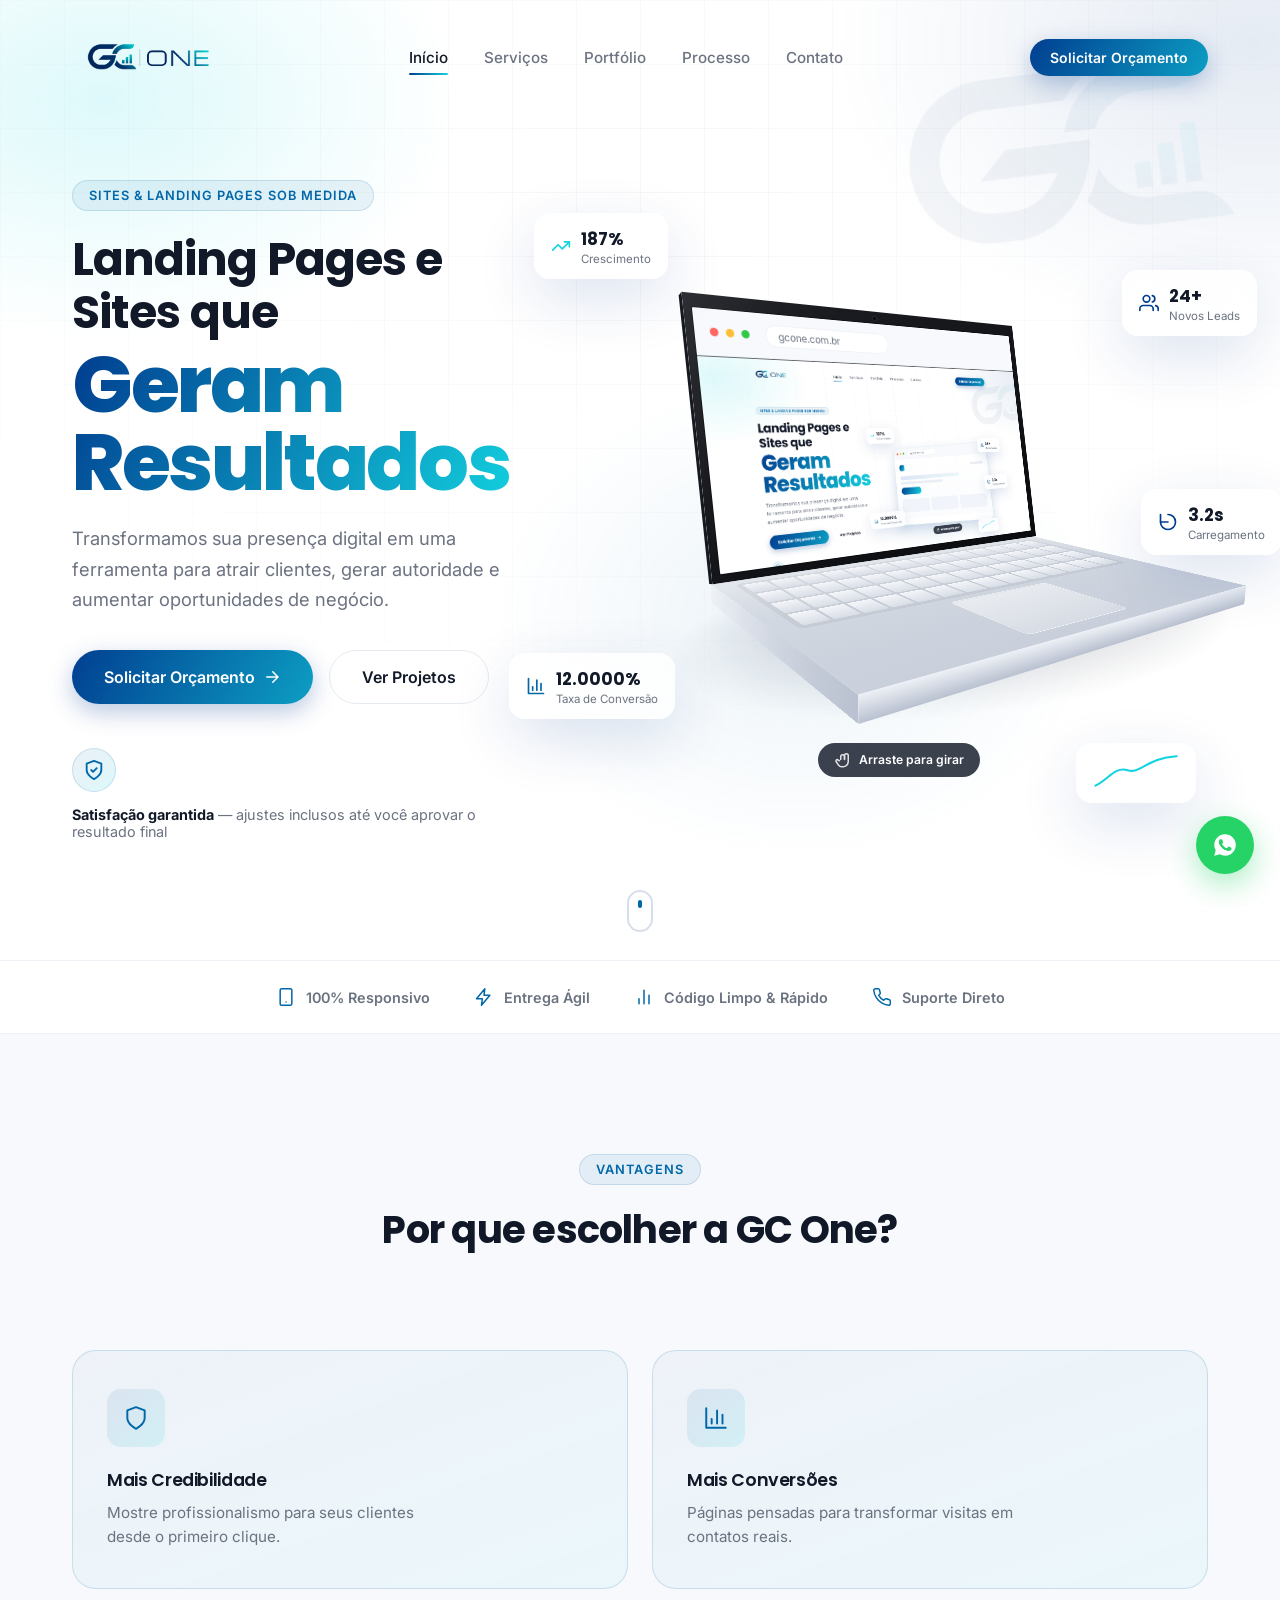
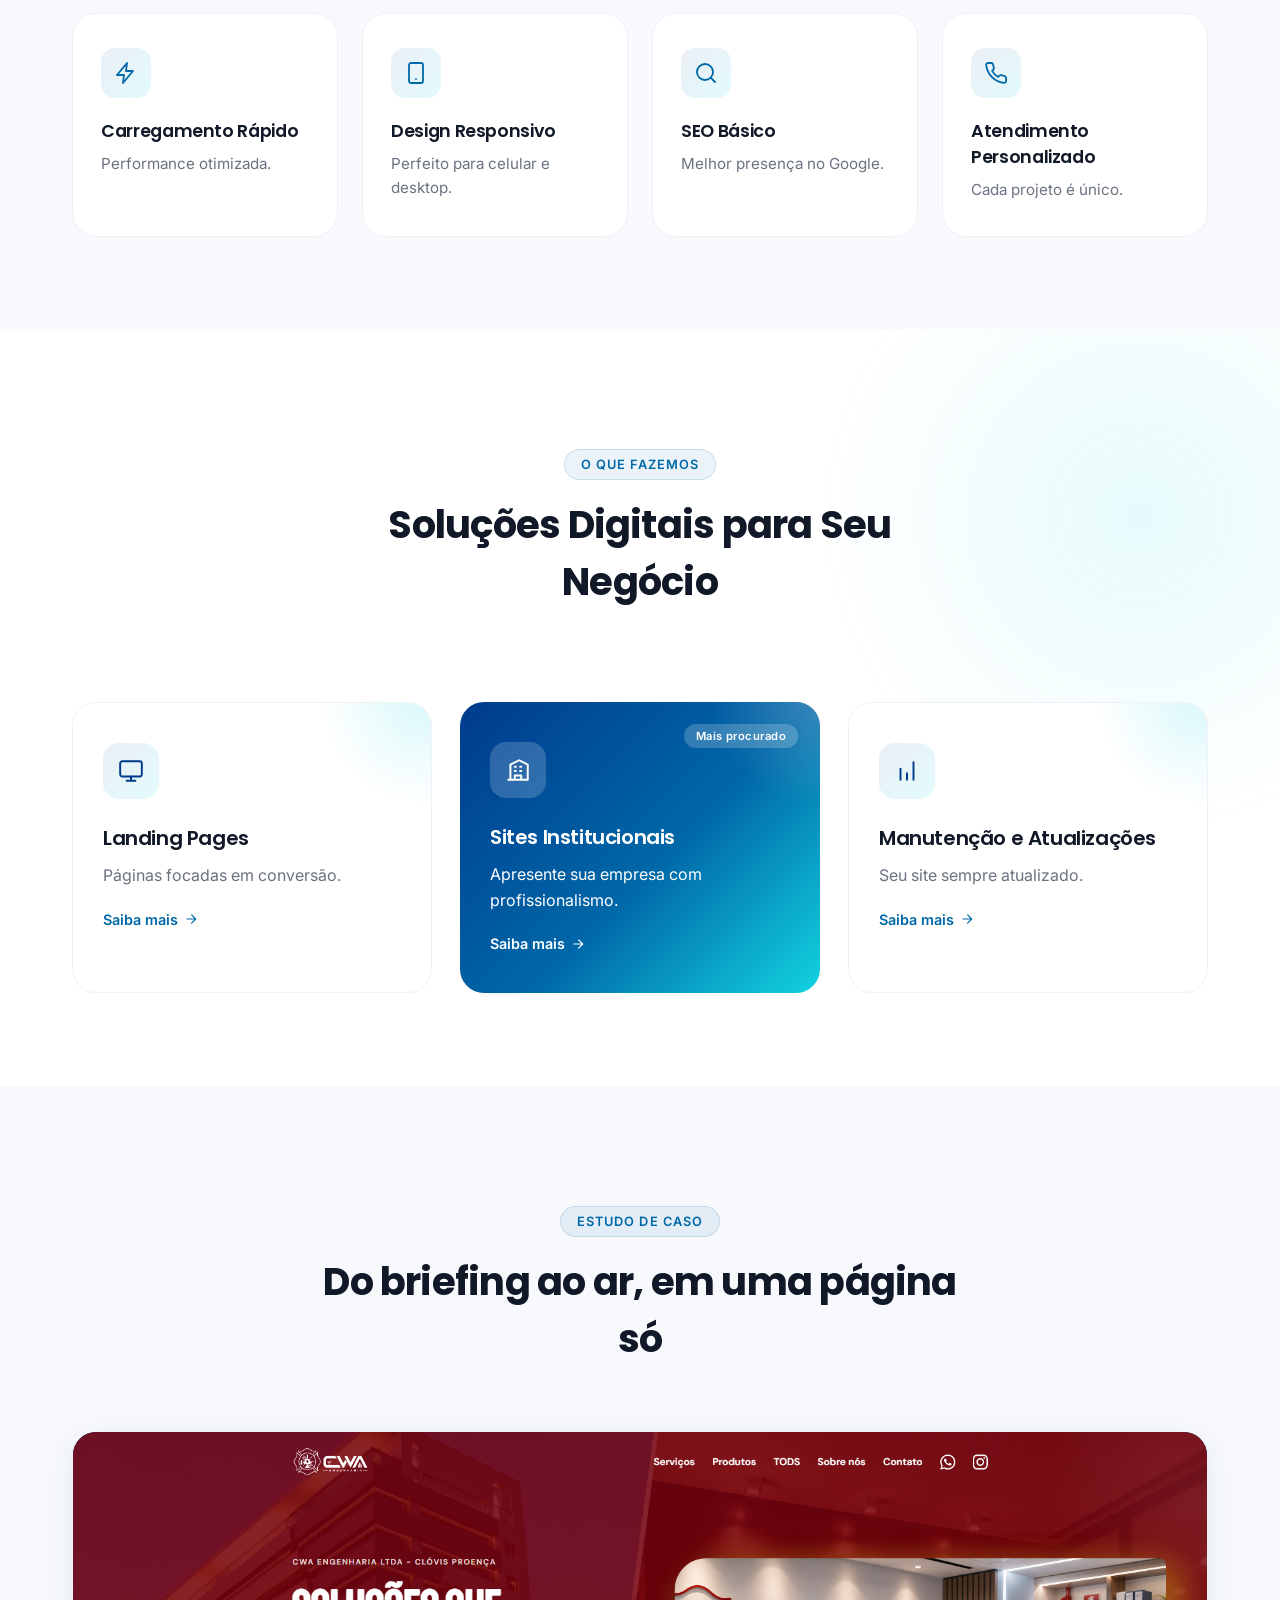
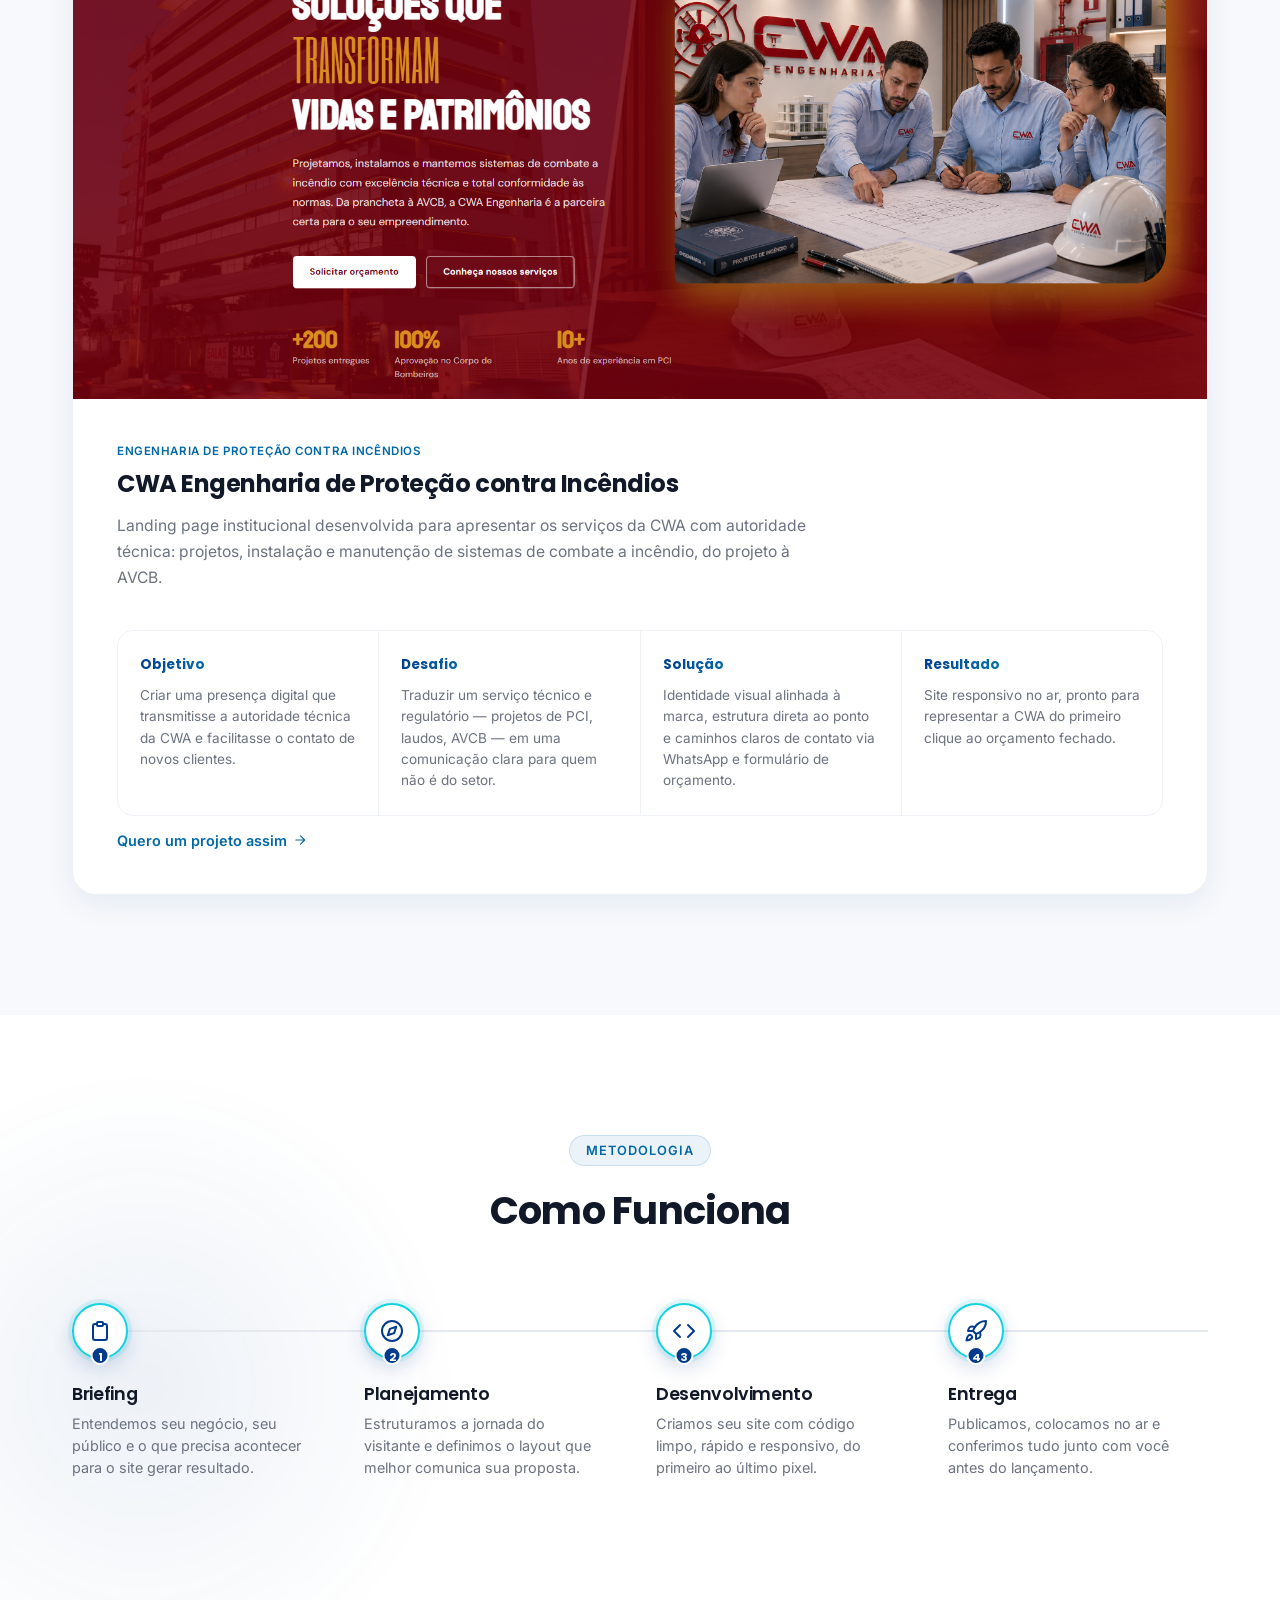
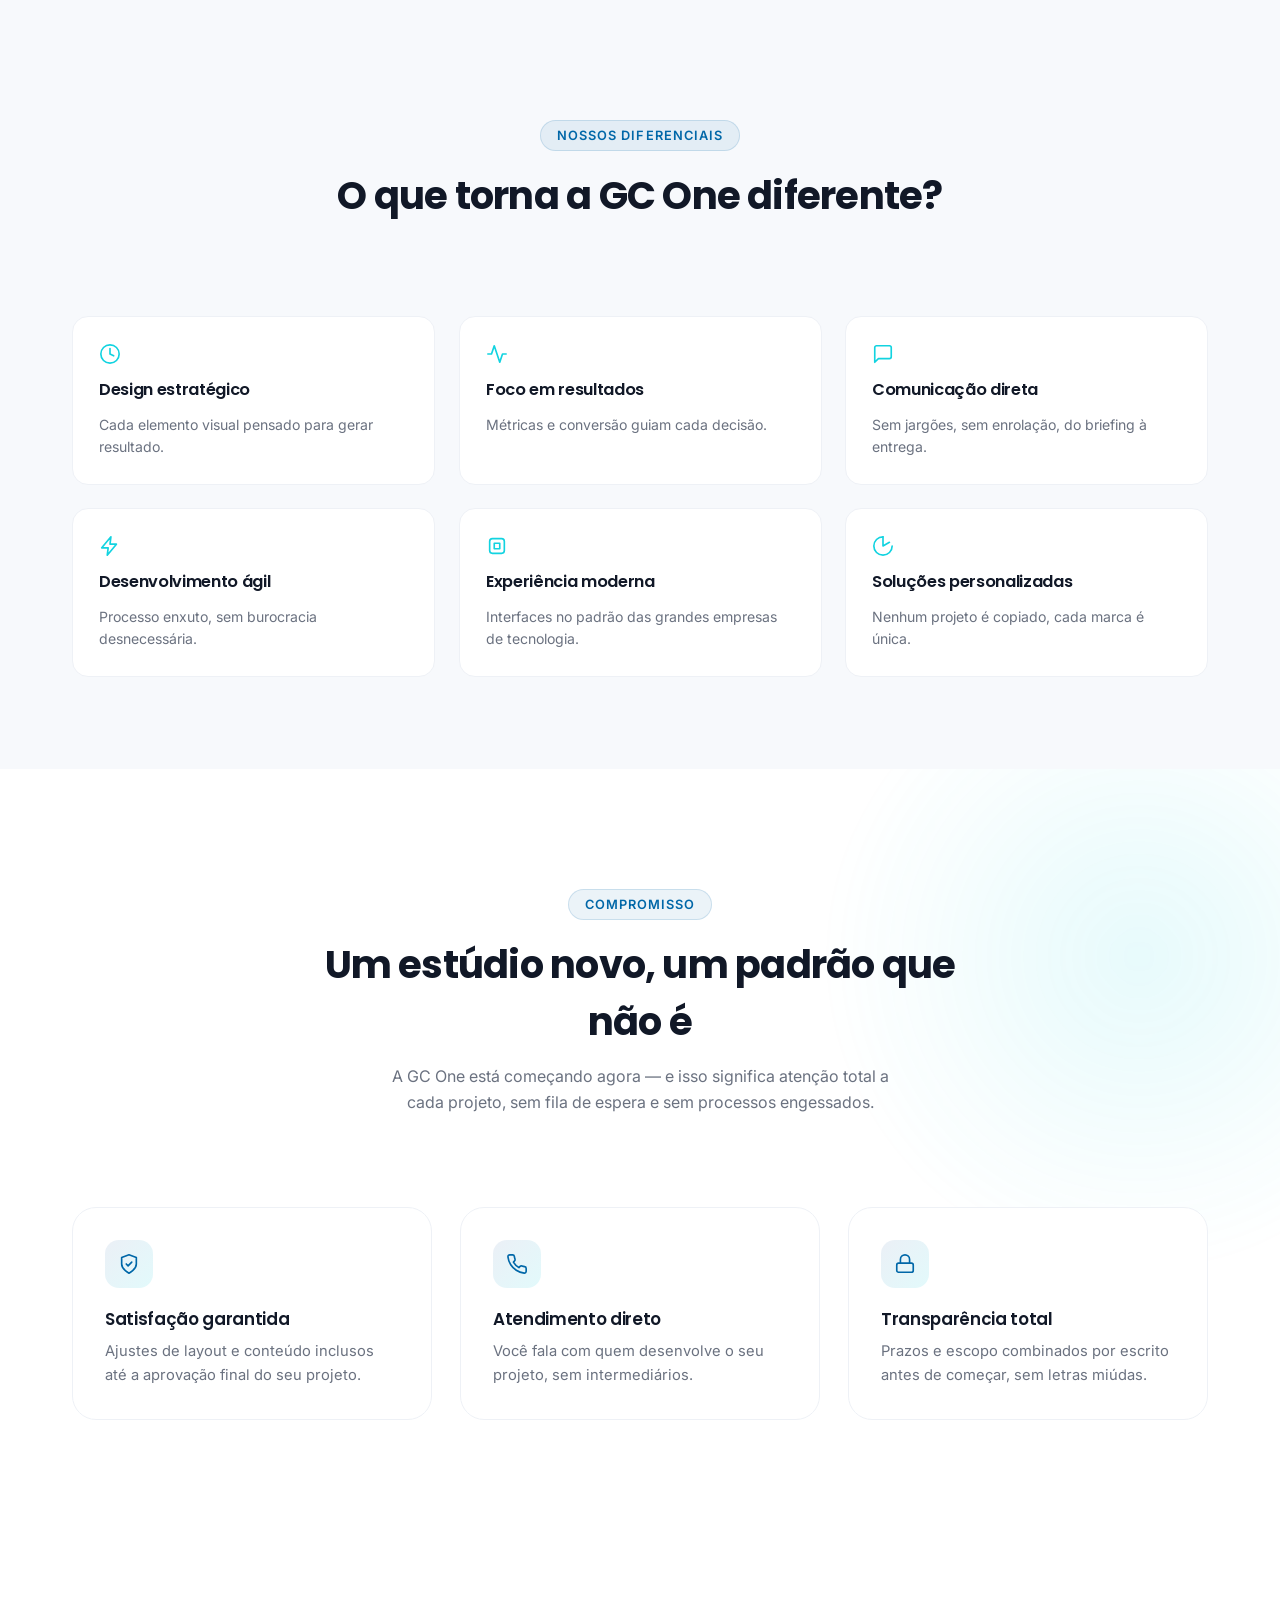
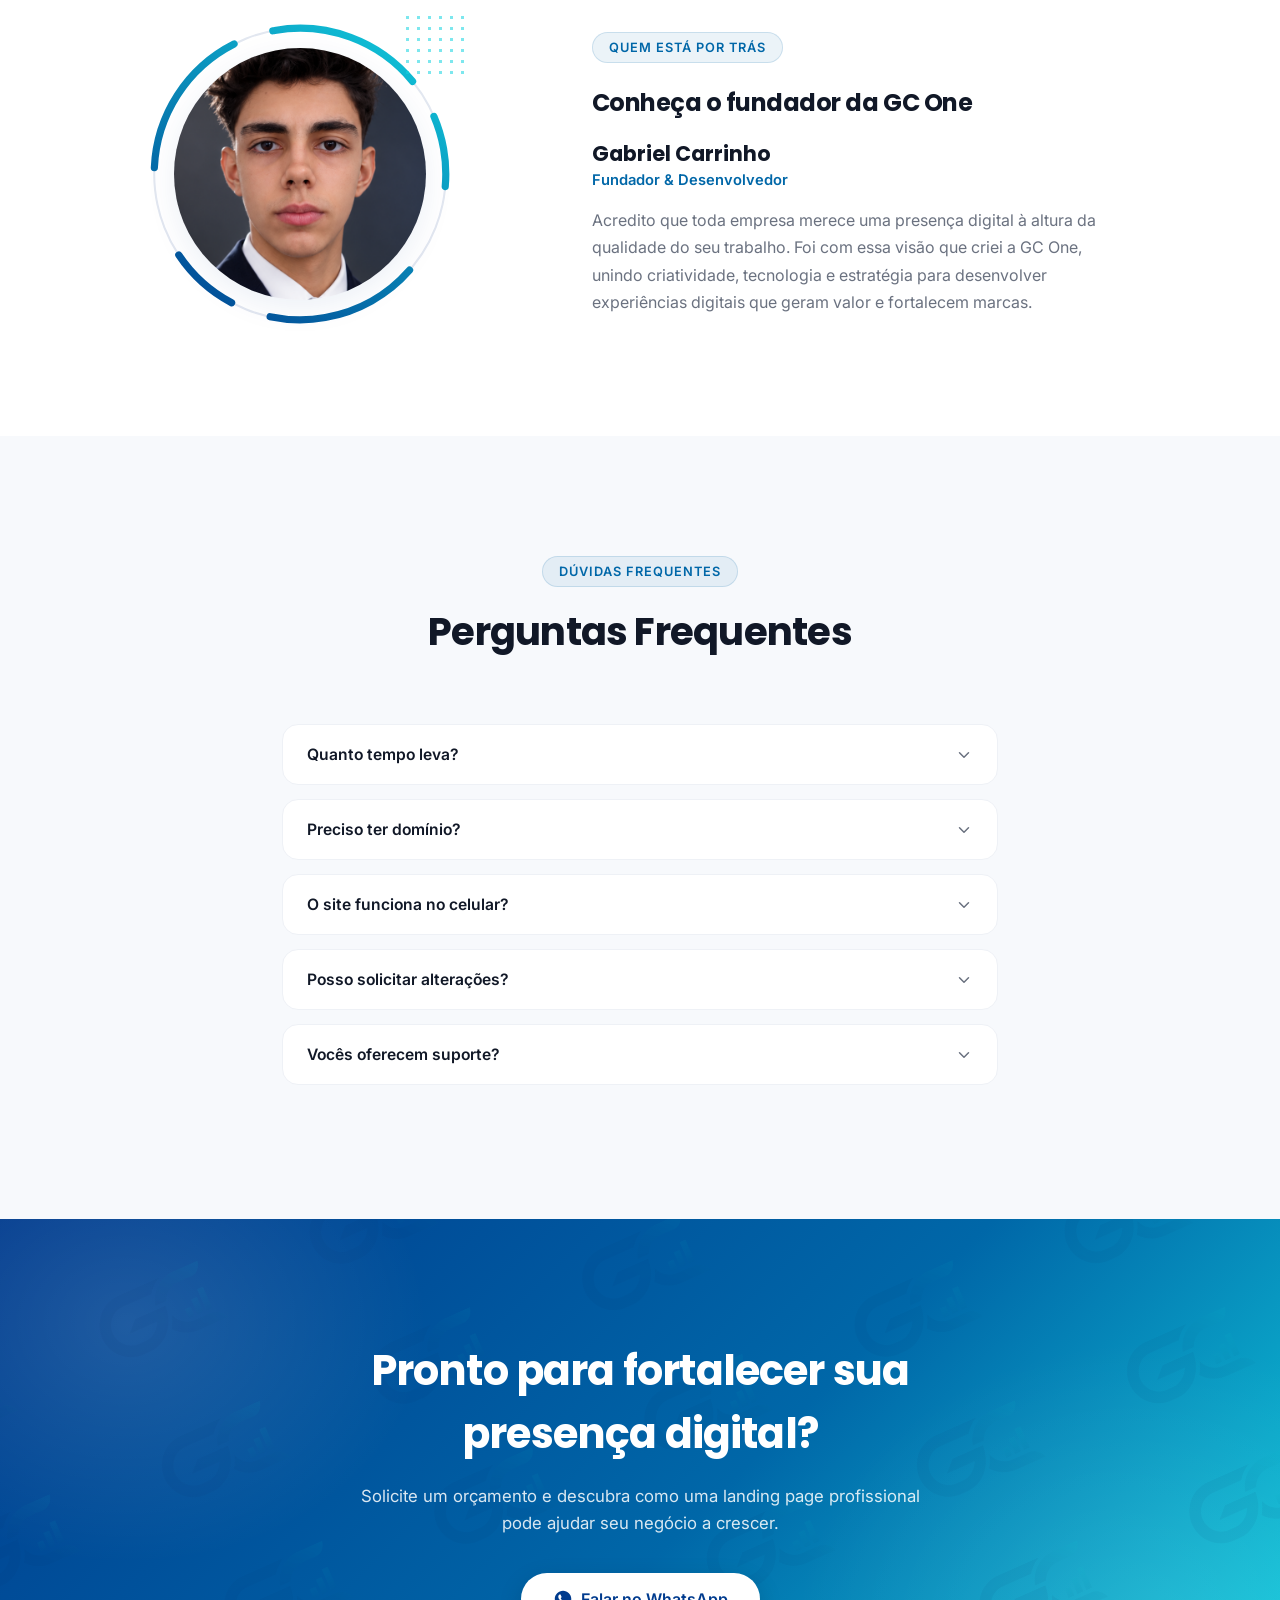
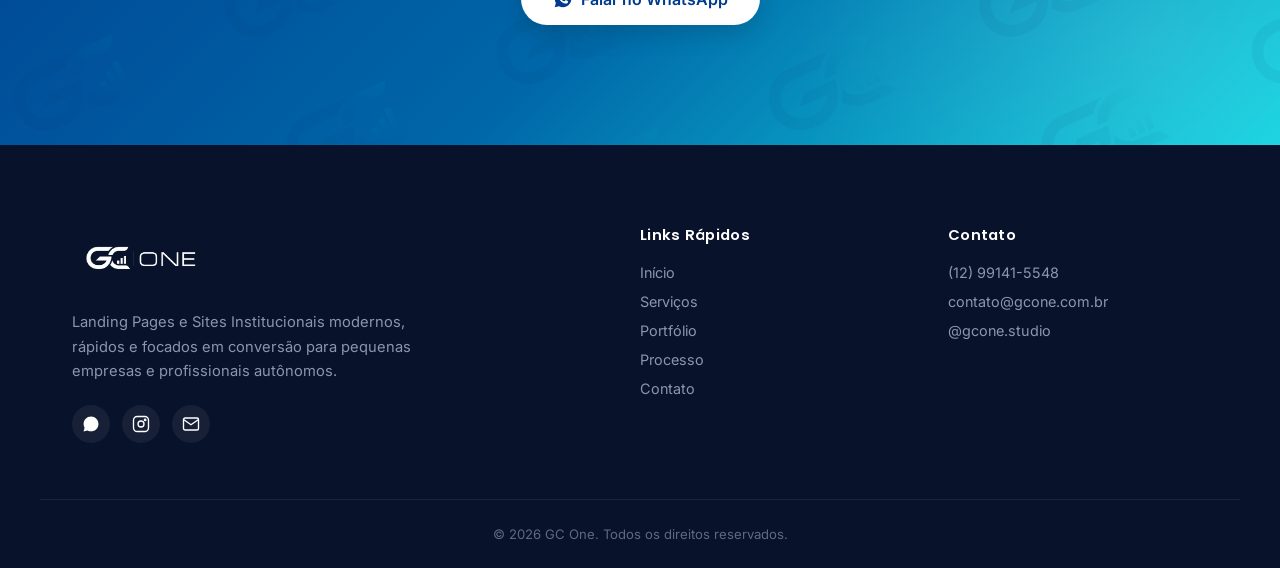
==== commit 654110af: "Update" ====
--- a/index.html
+++ b/index.html
@@ -503,7 +503,7 @@
           </svg>
           <div class="founder-dots" aria-hidden="true"></div>
           <div class="founder-photo-wrap">
-            <img src="images/founder.jpg" alt="Fundador da GC One" class="founder-photo">
+            <img src="images/creator-photo.png" alt="Fundador da GC One" class="founder-photo">
           </div>
         </div>
       </div>
--- a/styles.css
+++ b/styles.css
@@ -964,7 +964,7 @@
   box-shadow:var(--shadow-md);
 }
 .founder-photo{
-  width:100%; height:100%; object-fit:cover; object-position:center top;
+  width:100%; height:100%; object-fit:cover; object-position:center center;
   display:block;
 }
 
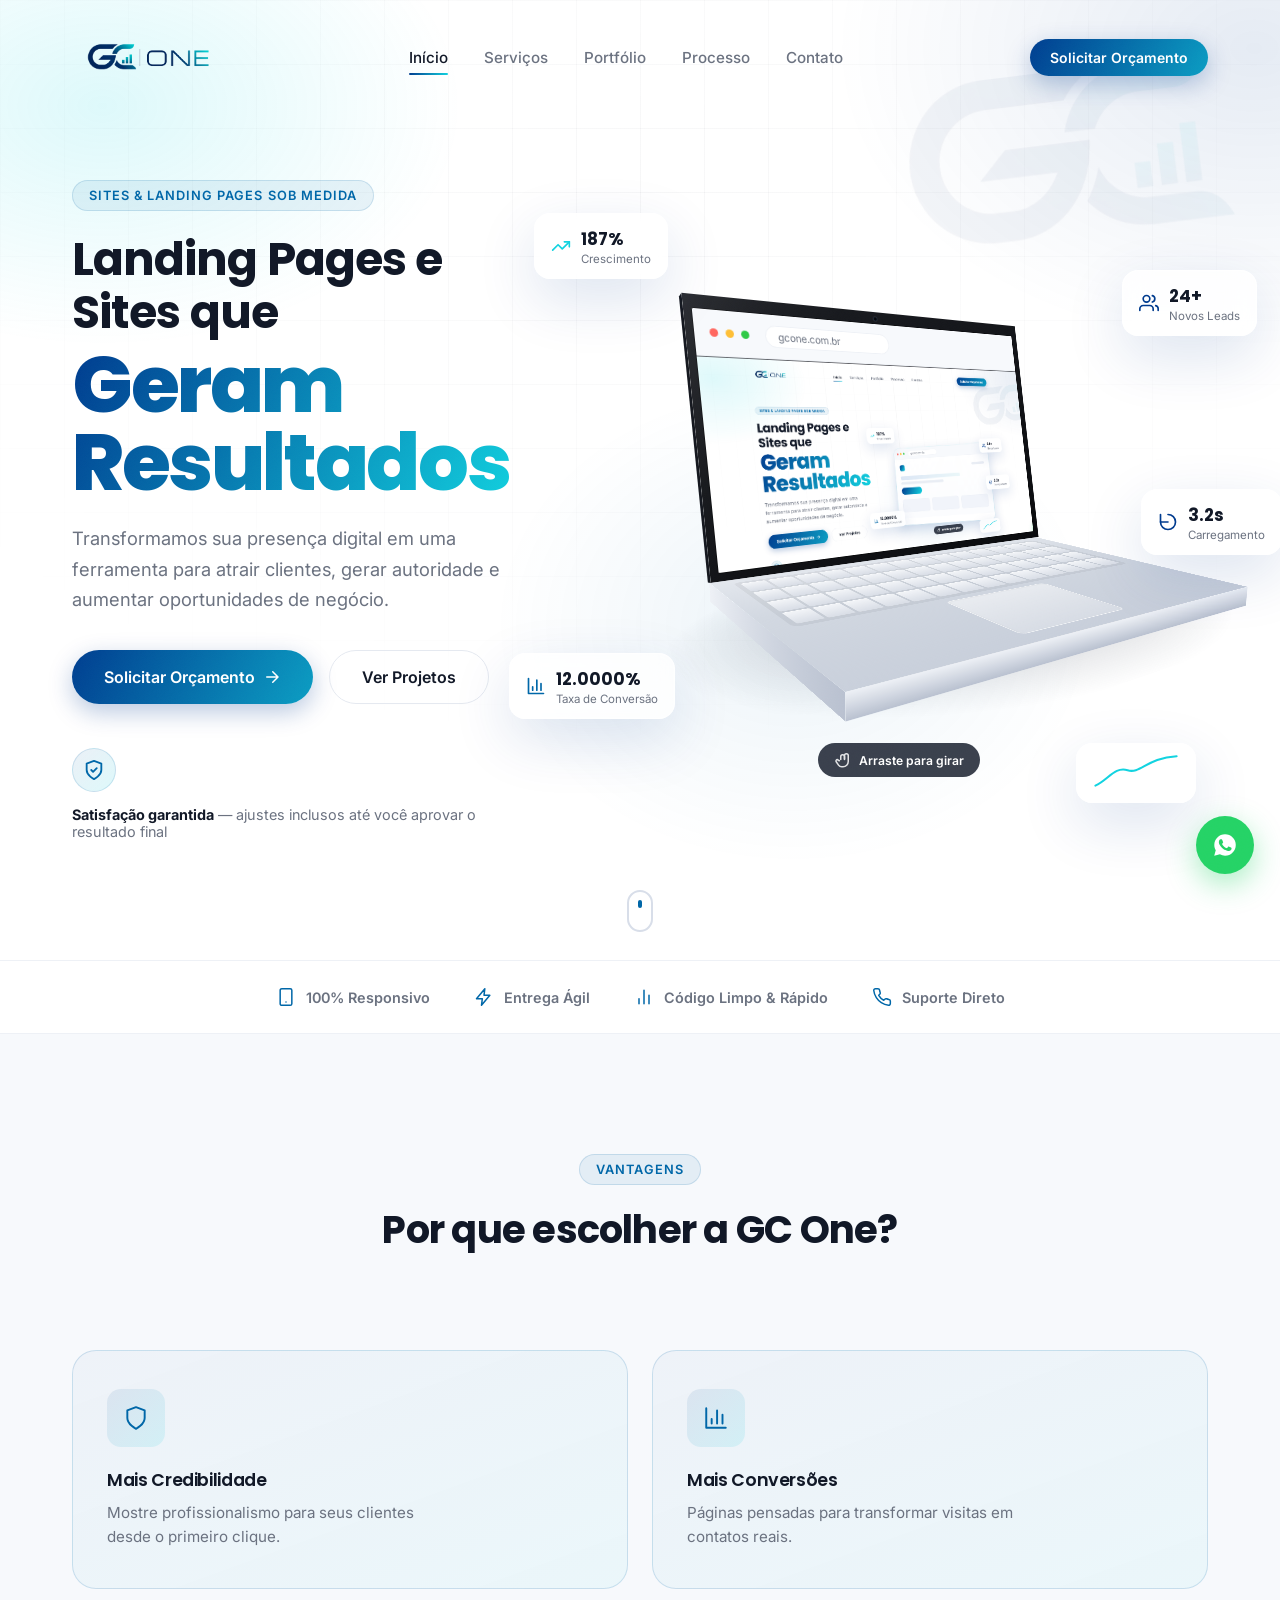
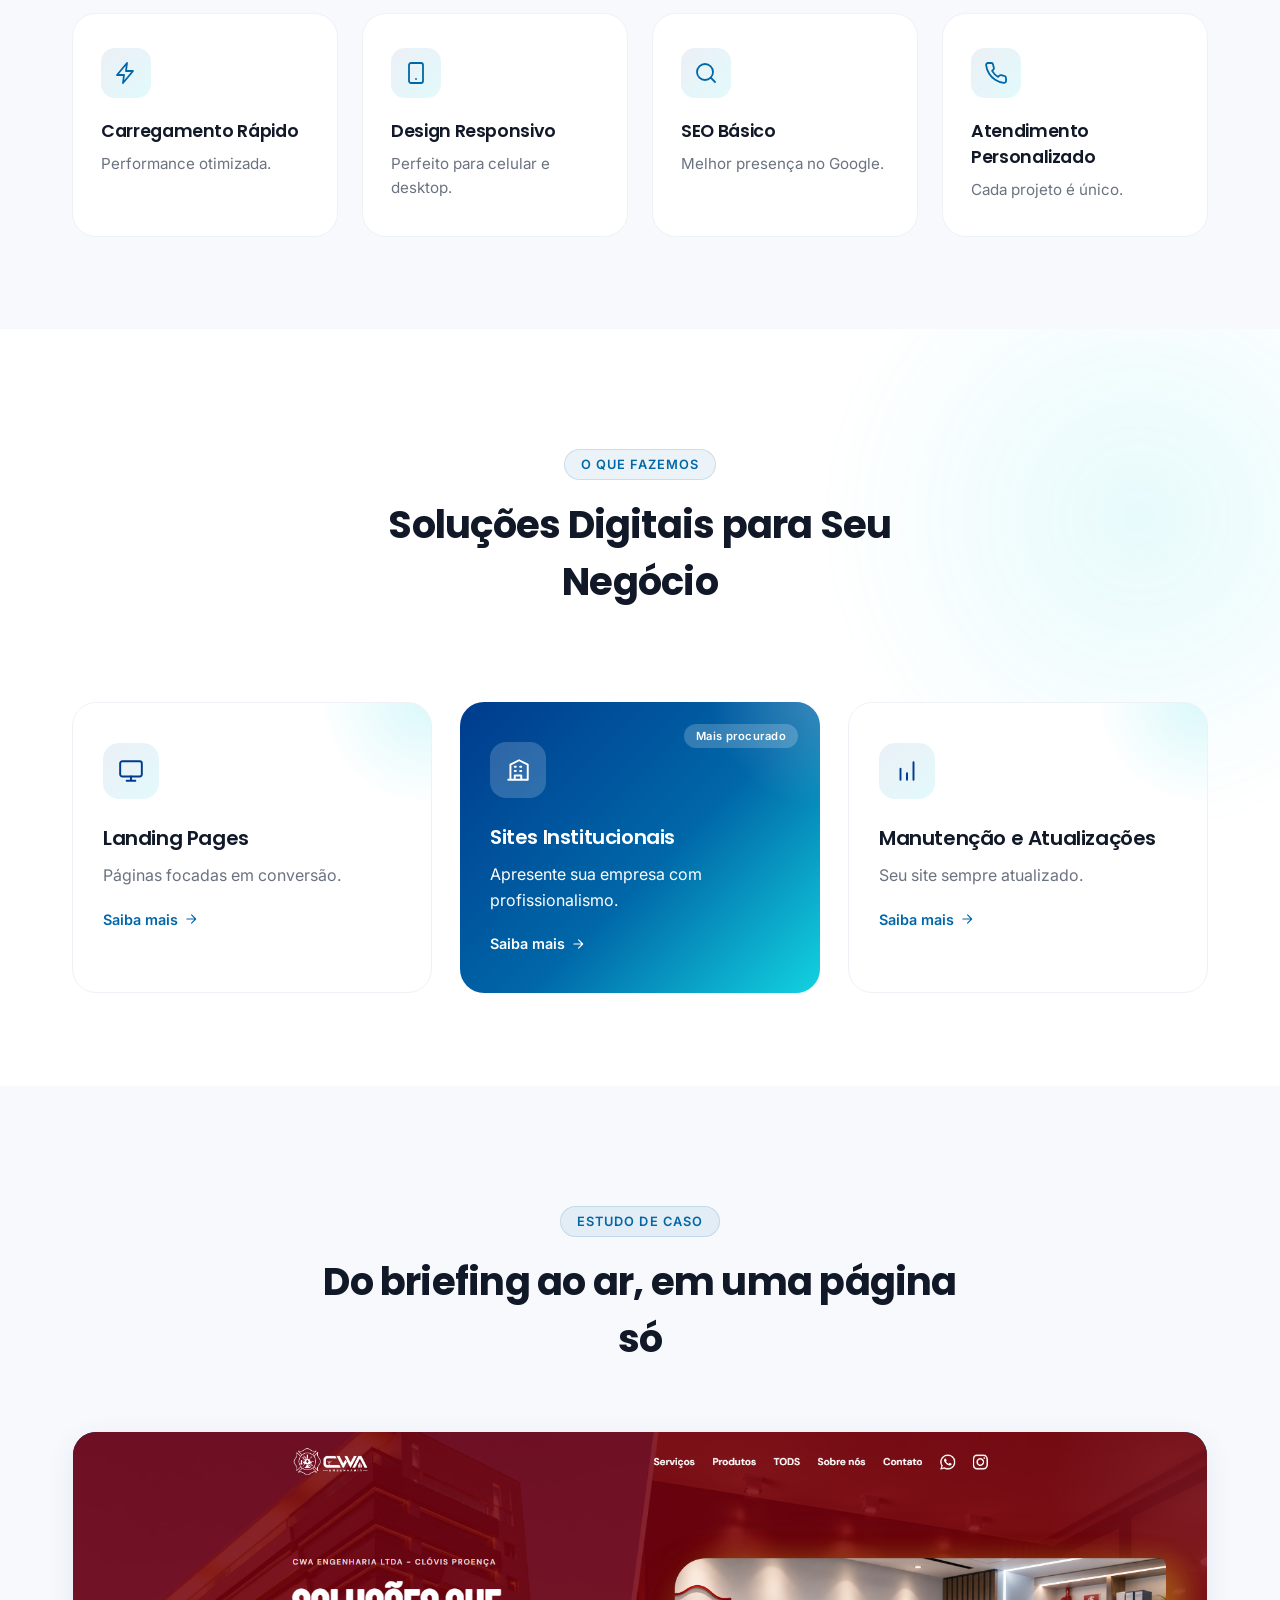
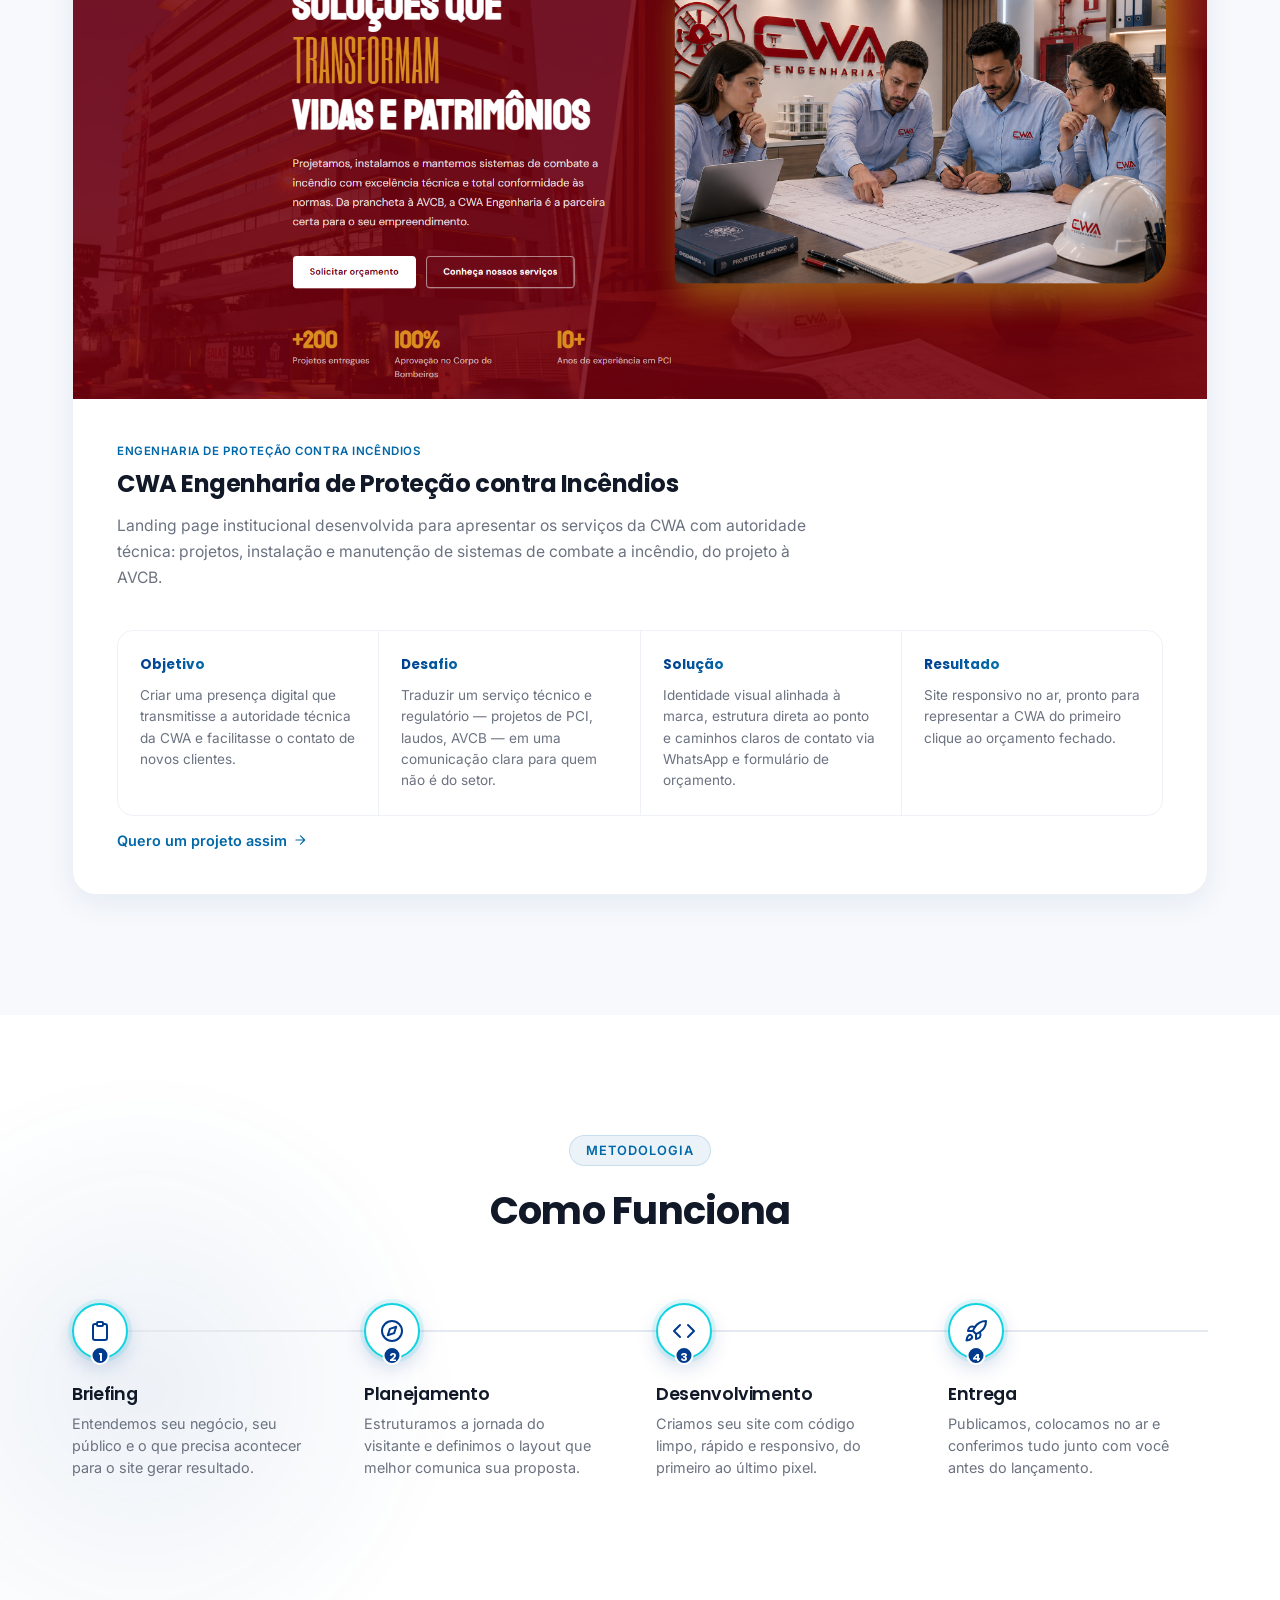
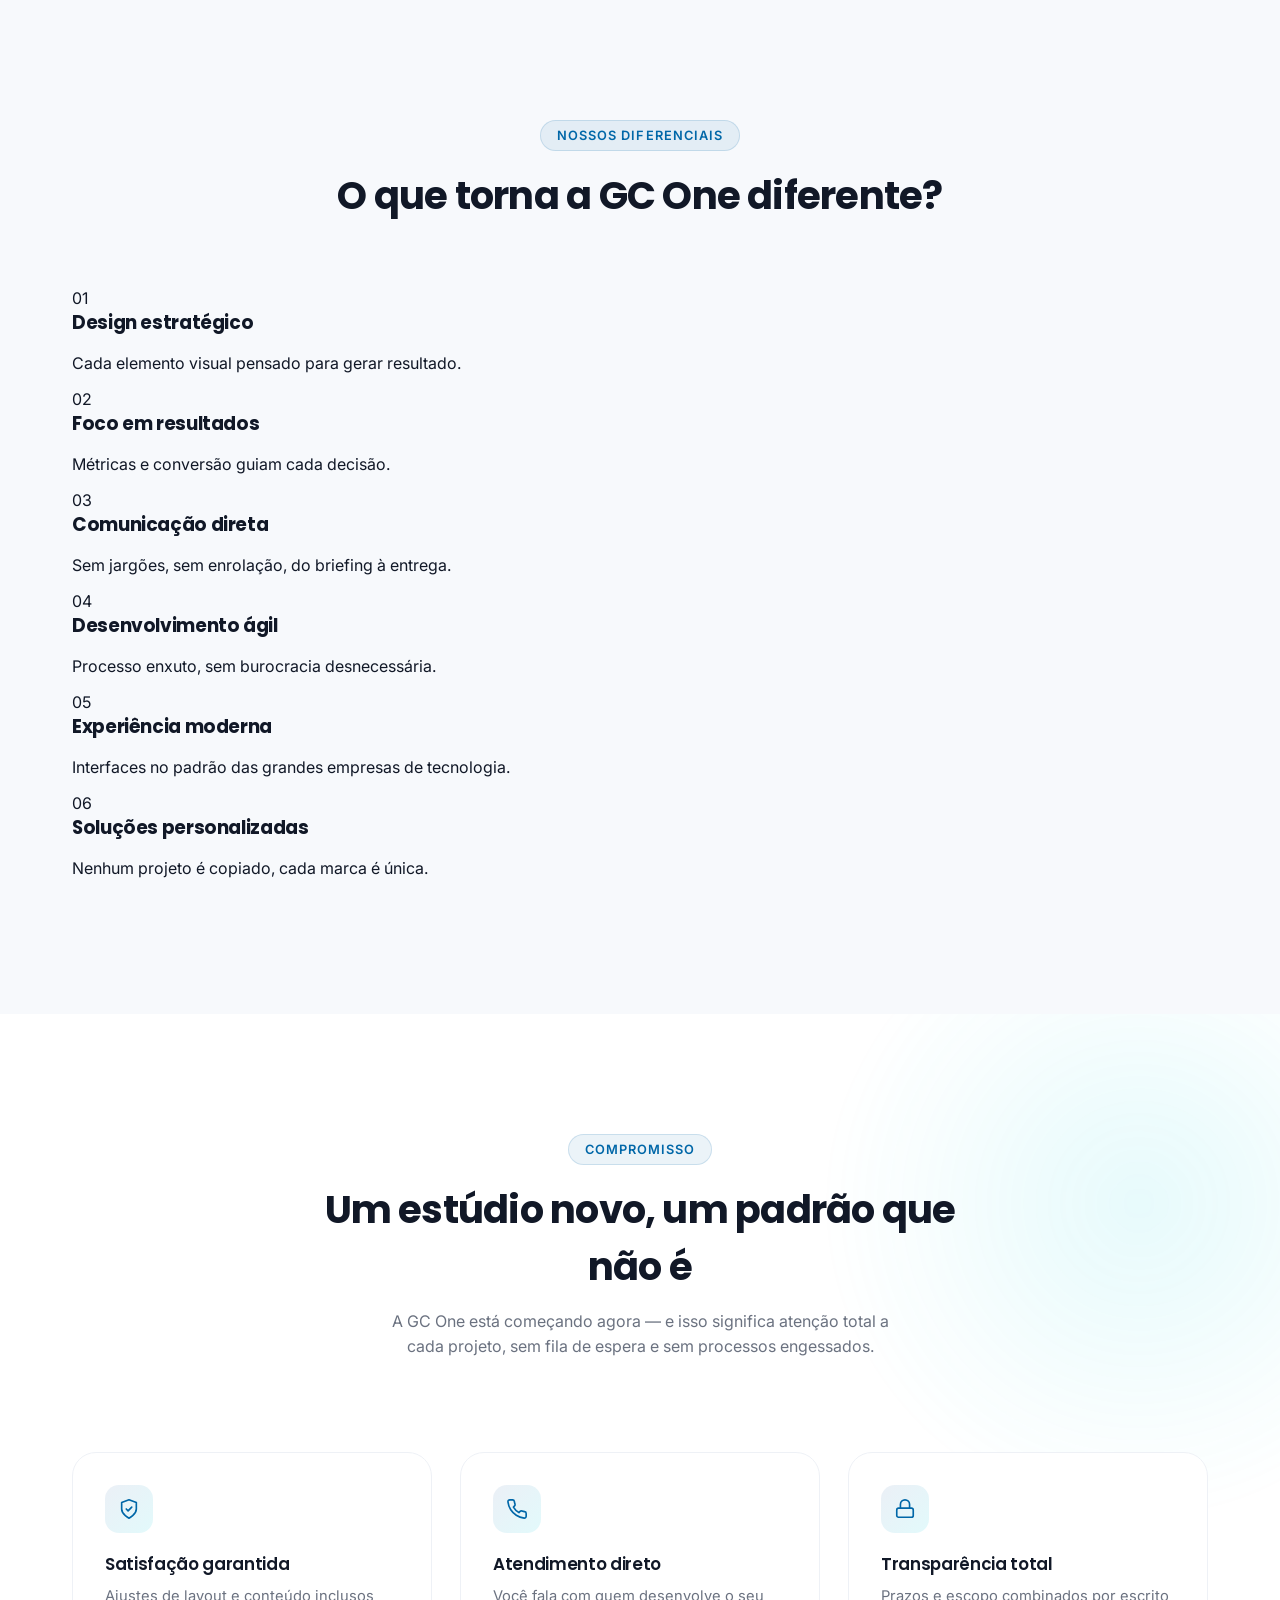
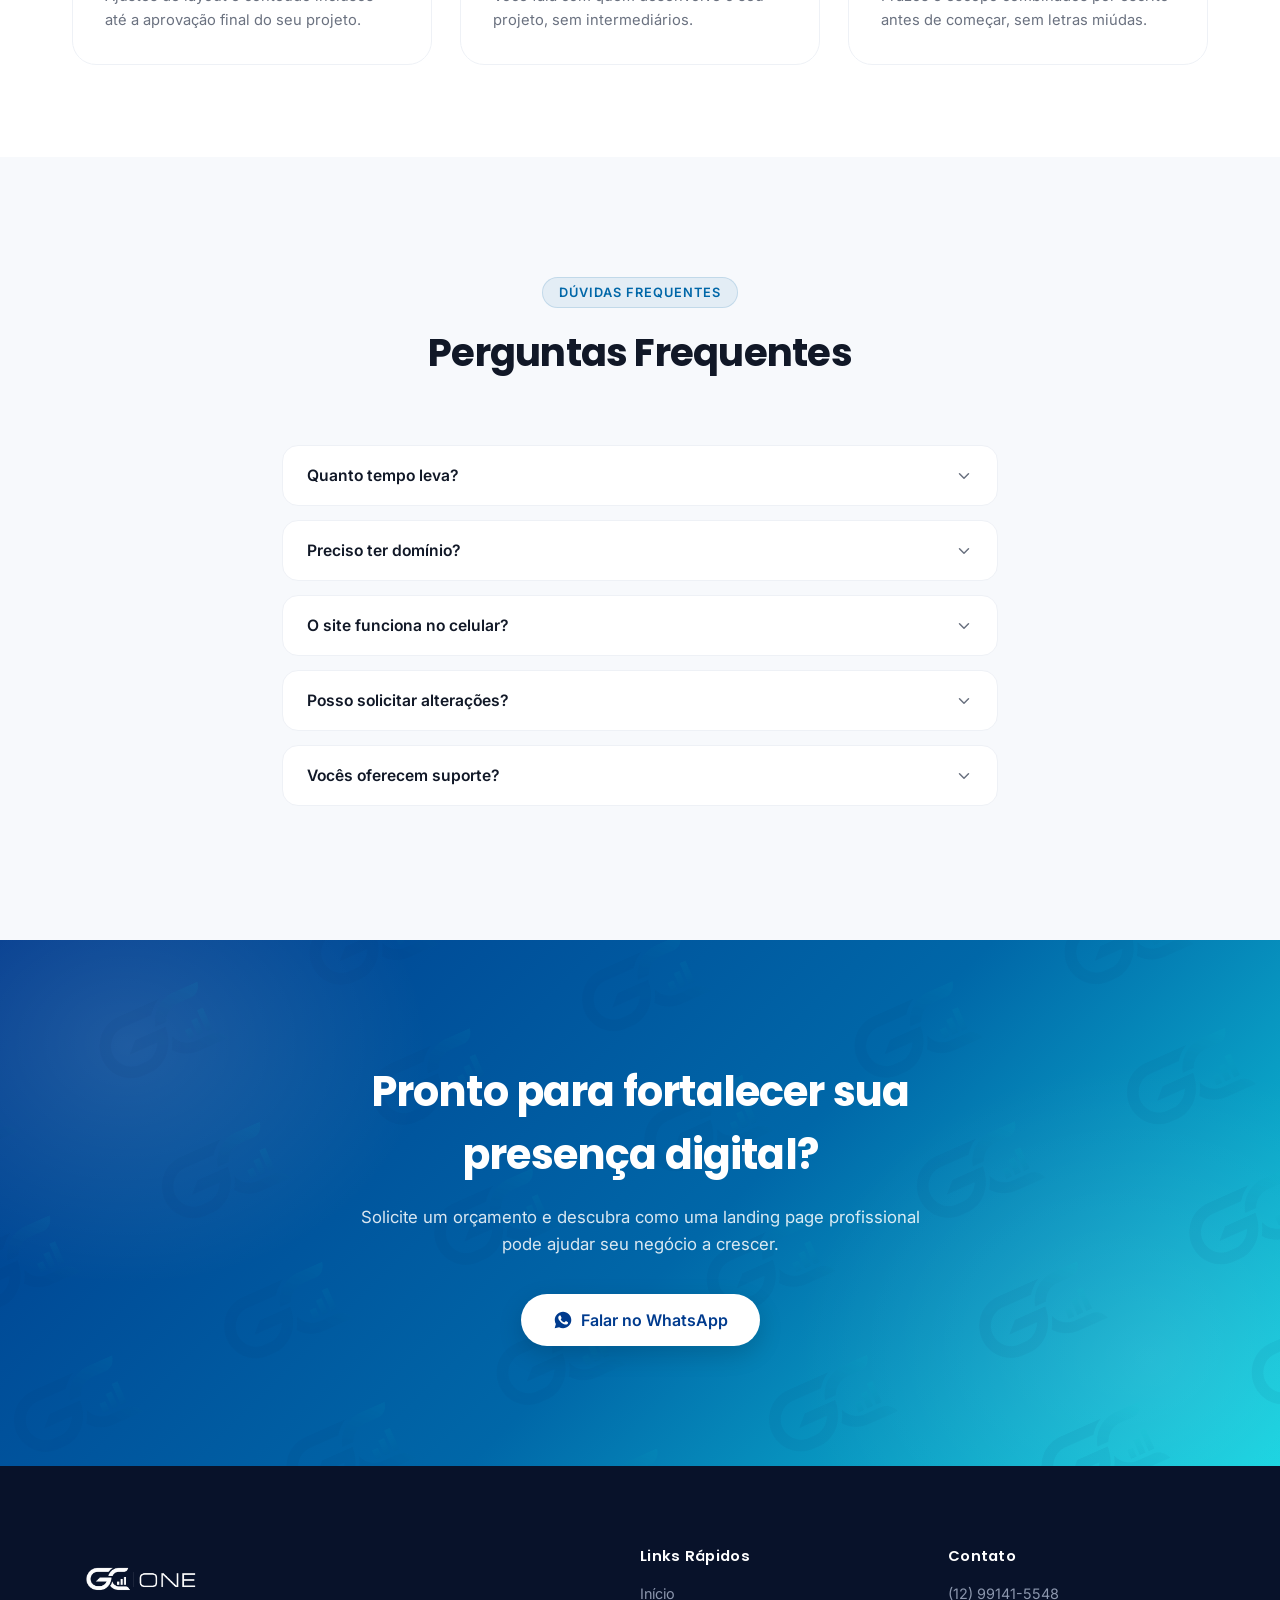
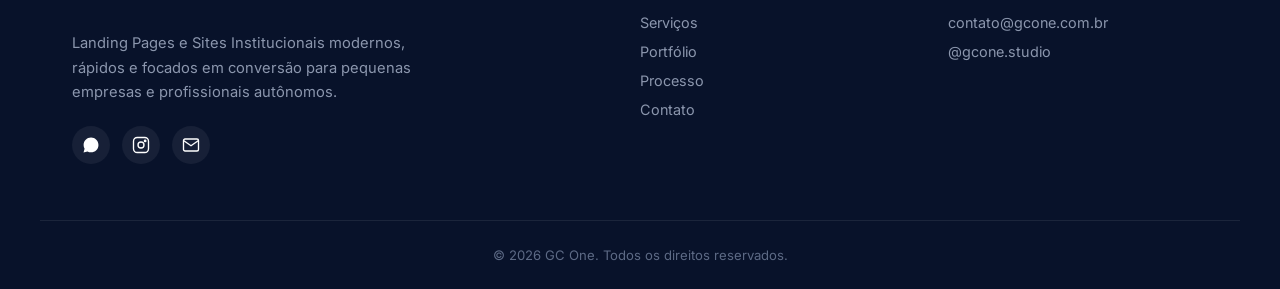
==== commit e6ab3a32: "Update" ====
--- a/index.html
+++ b/index.html
@@ -419,36 +419,48 @@
         <h2>O que torna a GC One diferente?</h2>
       </div>
 
-      <div class="diff-grid">
-        <div class="diff-card" data-reveal="fade-up" data-delay="0">
-          <svg width="22" height="22" viewBox="0 0 24 24" fill="none" stroke="currentColor" stroke-width="1.8" stroke-linecap="round" stroke-linejoin="round"><circle cx="12" cy="12" r="10"/><path d="M12 6v6l4 2"/></svg>
-          <h3>Design estratégico</h3>
-          <p>Cada elemento visual pensado para gerar resultado.</p>
-        </div>
-        <div class="diff-card" data-reveal="fade-up" data-delay="60">
-          <svg width="22" height="22" viewBox="0 0 24 24" fill="none" stroke="currentColor" stroke-width="1.8" stroke-linecap="round" stroke-linejoin="round"><path d="M22 12h-4l-3 9L9 3l-3 9H2"/></svg>
-          <h3>Foco em resultados</h3>
-          <p>Métricas e conversão guiam cada decisão.</p>
-        </div>
-        <div class="diff-card" data-reveal="fade-up" data-delay="120">
-          <svg width="22" height="22" viewBox="0 0 24 24" fill="none" stroke="currentColor" stroke-width="1.8" stroke-linecap="round" stroke-linejoin="round"><path d="M21 15a2 2 0 0 1-2 2H7l-4 4V5a2 2 0 0 1 2-2h14a2 2 0 0 1 2 2z"/></svg>
-          <h3>Comunicação direta</h3>
-          <p>Sem jargões, sem enrolação, do briefing à entrega.</p>
-        </div>
-        <div class="diff-card" data-reveal="fade-up" data-delay="180">
-          <svg width="22" height="22" viewBox="0 0 24 24" fill="none" stroke="currentColor" stroke-width="1.8" stroke-linecap="round" stroke-linejoin="round"><path d="M13 2 3 14h7l-1 8 10-12h-7l1-8z"/></svg>
-          <h3>Desenvolvimento ágil</h3>
-          <p>Processo enxuto, sem burocracia desnecessária.</p>
-        </div>
-        <div class="diff-card" data-reveal="fade-up" data-delay="240">
-          <svg width="22" height="22" viewBox="0 0 24 24" fill="none" stroke="currentColor" stroke-width="1.8" stroke-linecap="round" stroke-linejoin="round"><rect x="4" y="4" width="16" height="16" rx="3"/><path d="M9 9h6v6H9z"/></svg>
-          <h3>Experiência moderna</h3>
-          <p>Interfaces no padrão das grandes empresas de tecnologia.</p>
-        </div>
-        <div class="diff-card" data-reveal="fade-up" data-delay="300">
-          <svg width="22" height="22" viewBox="0 0 24 24" fill="none" stroke="currentColor" stroke-width="1.8" stroke-linecap="round" stroke-linejoin="round"><path d="M12 2a10 10 0 1 0 10 10"/><path d="M12 2v10l7-4"/></svg>
-          <h3>Soluções personalizadas</h3>
-          <p>Nenhum projeto é copiado, cada marca é única.</p>
+      <div class="diff-list">
+        <div class="diff-row" data-reveal="fade-up" data-delay="0">
+          <span class="diff-num">01</span>
+          <div class="diff-row-content">
+            <h3>Design estratégico</h3>
+            <p>Cada elemento visual pensado para gerar resultado.</p>
+          </div>
+        </div>
+        <div class="diff-row" data-reveal="fade-up" data-delay="60">
+          <span class="diff-num">02</span>
+          <div class="diff-row-content">
+            <h3>Foco em resultados</h3>
+            <p>Métricas e conversão guiam cada decisão.</p>
+          </div>
+        </div>
+        <div class="diff-row" data-reveal="fade-up" data-delay="120">
+          <span class="diff-num">03</span>
+          <div class="diff-row-content">
+            <h3>Comunicação direta</h3>
+            <p>Sem jargões, sem enrolação, do briefing à entrega.</p>
+          </div>
+        </div>
+        <div class="diff-row" data-reveal="fade-up" data-delay="0">
+          <span class="diff-num">04</span>
+          <div class="diff-row-content">
+            <h3>Desenvolvimento ágil</h3>
+            <p>Processo enxuto, sem burocracia desnecessária.</p>
+          </div>
+        </div>
+        <div class="diff-row" data-reveal="fade-up" data-delay="60">
+          <span class="diff-num">05</span>
+          <div class="diff-row-content">
+            <h3>Experiência moderna</h3>
+            <p>Interfaces no padrão das grandes empresas de tecnologia.</p>
+          </div>
+        </div>
+        <div class="diff-row" data-reveal="fade-up" data-delay="120">
+          <span class="diff-num">06</span>
+          <div class="diff-row-content">
+            <h3>Soluções personalizadas</h3>
+            <p>Nenhum projeto é copiado, cada marca é única.</p>
+          </div>
         </div>
       </div>
     </div>
@@ -482,38 +494,6 @@
           <h3>Transparência total</h3>
           <p>Prazos e escopo combinados por escrito antes de começar, sem letras miúdas.</p>
         </div>
-      </div>
-    </div>
-  </section>
-
-  <!-- ============ FUNDADOR ============ -->
-  <section class="section founder" id="sobre">
-    <div class="container founder-inner">
-      <div class="founder-visual" data-reveal="fade-in">
-        <div class="founder-frame">
-          <svg class="founder-ring" viewBox="0 0 300 300" aria-hidden="true">
-            <defs>
-              <linearGradient id="founderRingGrad" x1="0" y1="0" x2="300" y2="300" gradientUnits="userSpaceOnUse">
-                <stop stop-color="#003B8E"/>
-                <stop offset="1" stop-color="#12D3E0"/>
-              </linearGradient>
-            </defs>
-            <circle cx="150" cy="150" r="142" fill="none" stroke="#E2E7F0" stroke-width="2"/>
-            <circle cx="150" cy="150" r="142" fill="none" stroke="url(#founderRingGrad)" stroke-width="7" stroke-linecap="round" stroke-dasharray="150 40 70 90" transform="rotate(-100 150 150)"/>
-          </svg>
-          <div class="founder-dots" aria-hidden="true"></div>
-          <div class="founder-photo-wrap">
-            <img src="images/creator-photo.png" alt="Fundador da GC One" class="founder-photo">
-          </div>
-        </div>
-      </div>
-
-      <div class="founder-copy" data-reveal="fade-up">
-        <span class="eyebrow">Quem está por trás</span>
-        <h2>Conheça o fundador da GC One</h2>
-        <p class="founder-name">Gabriel Carrinho</p>
-        <p class="founder-role">Fundador &amp; Desenvolvedor</p>
-        <p class="founder-bio">Acredito que toda empresa merece uma presença digital à altura da qualidade do seu trabalho. Foi com essa visão que criei a GC One, unindo criatividade, tecnologia e estratégia para desenvolver experiências digitais que geram valor e fortalecem marcas.</p>
       </div>
     </div>
   </section>
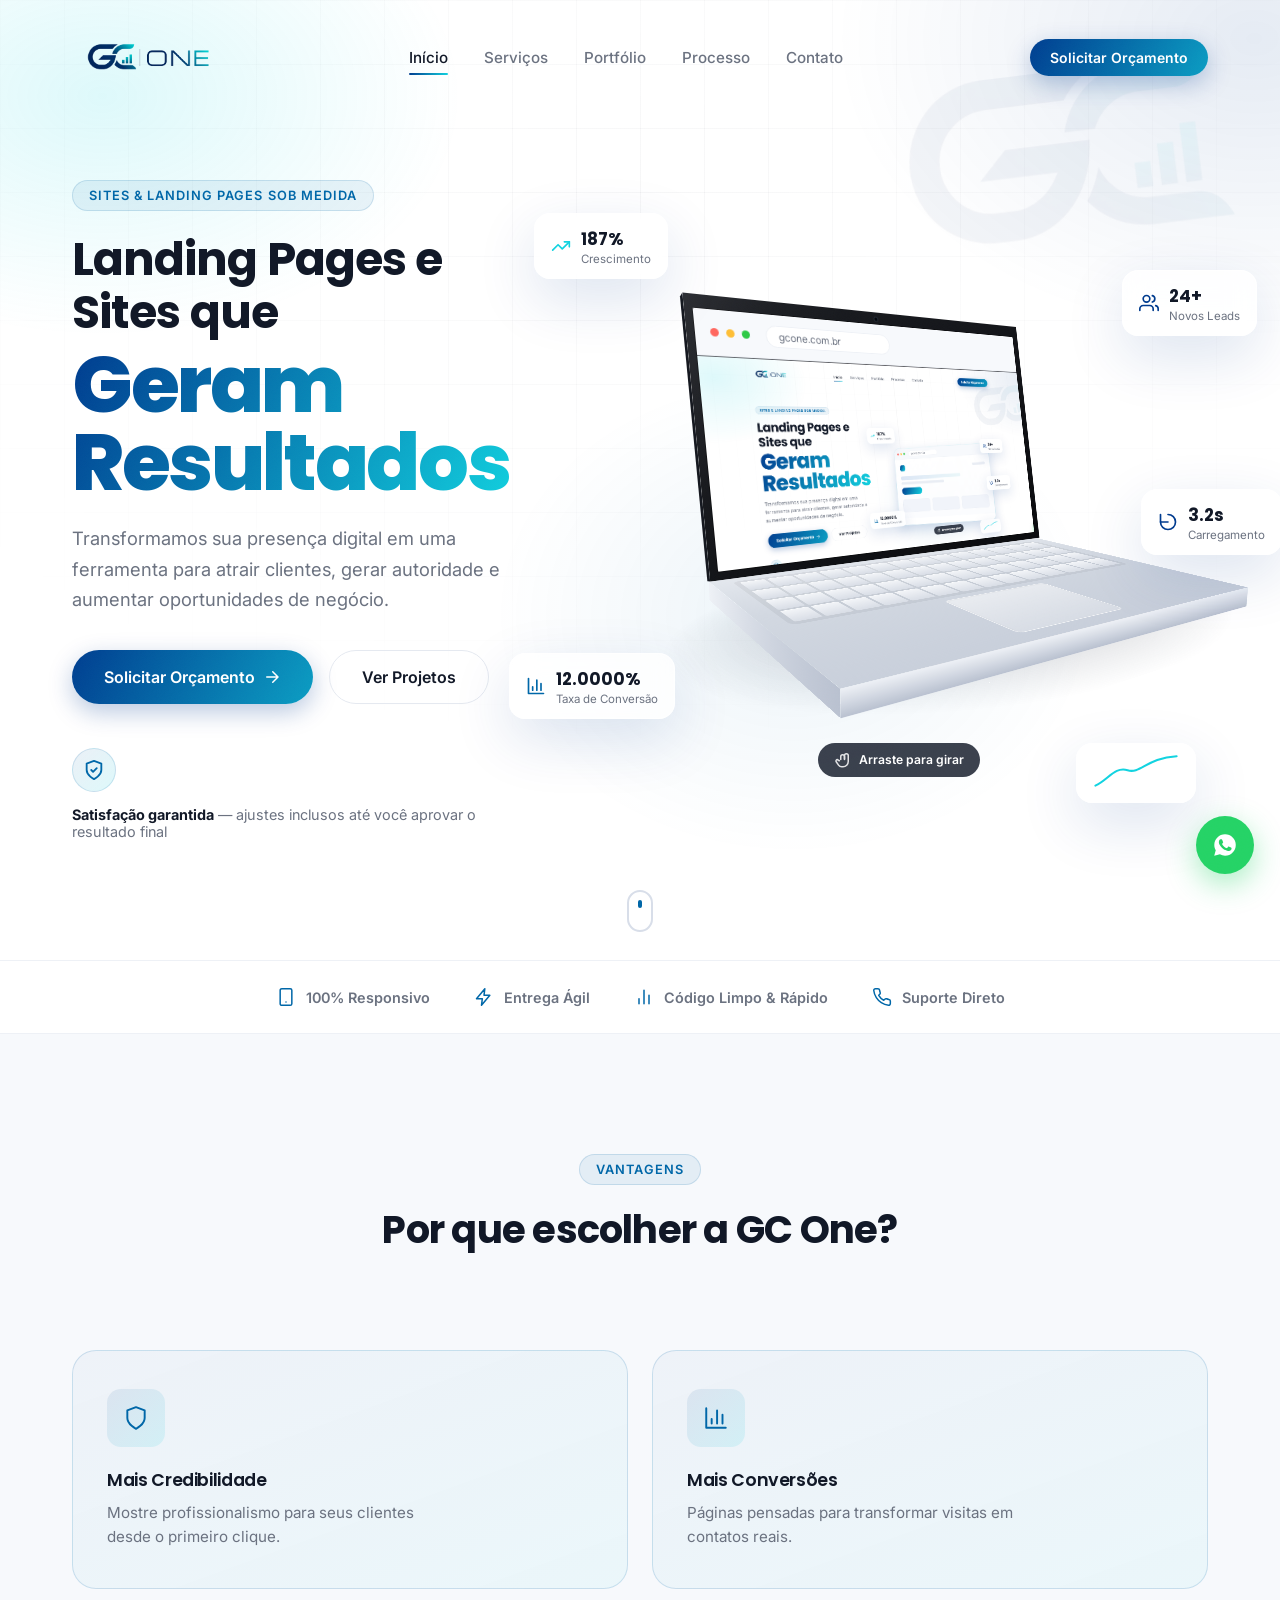
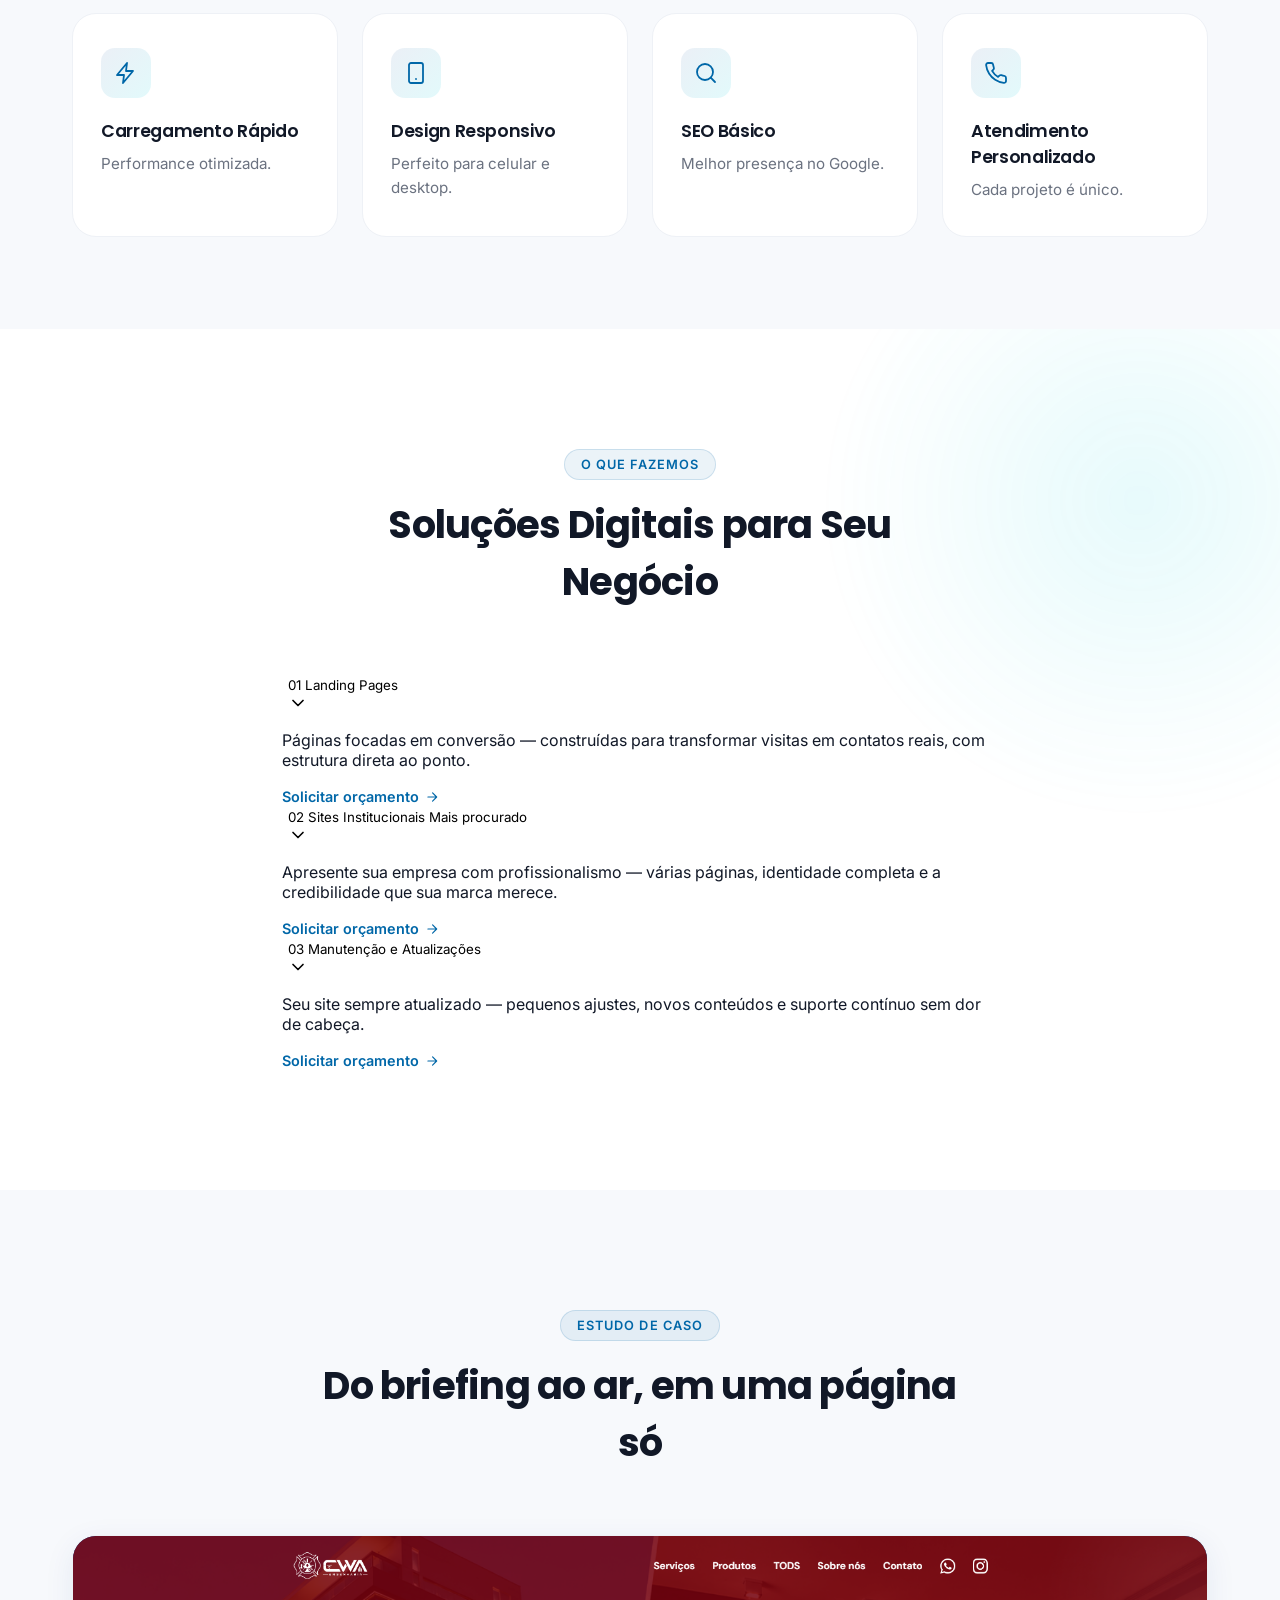
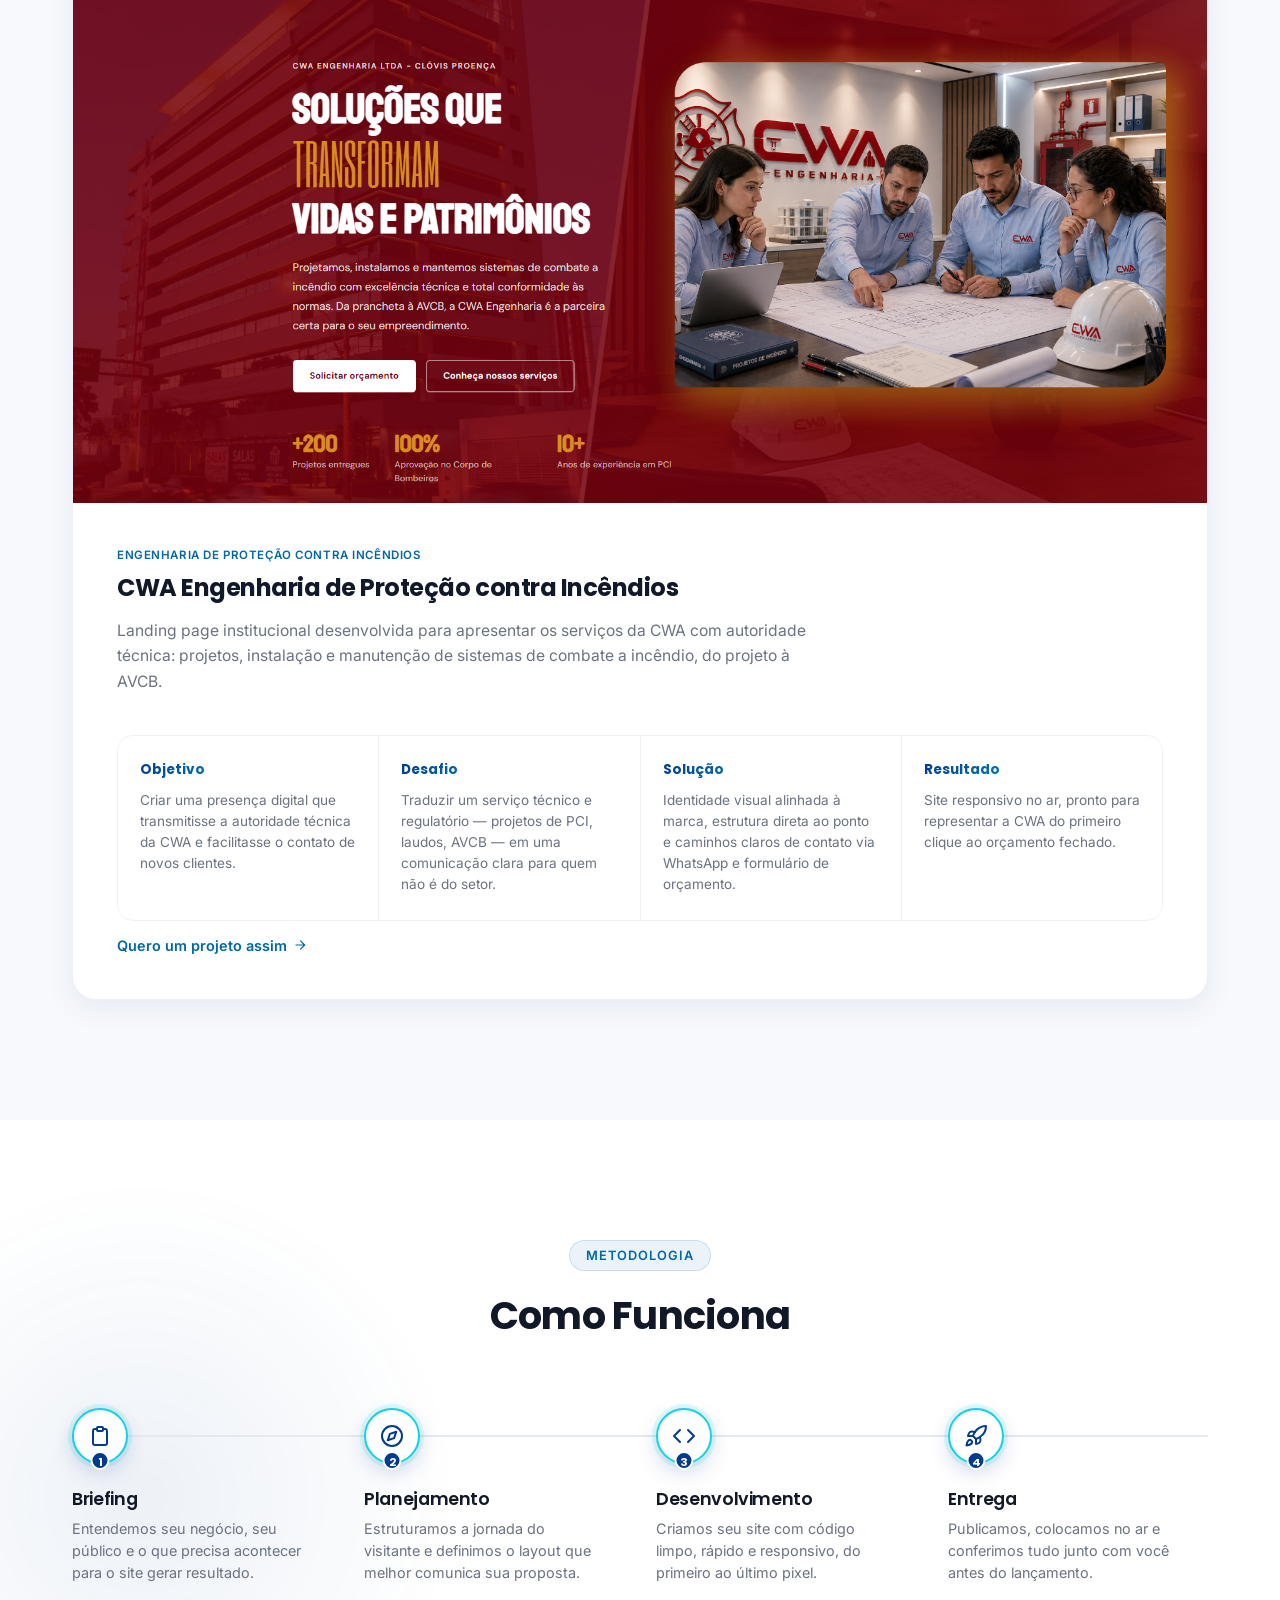
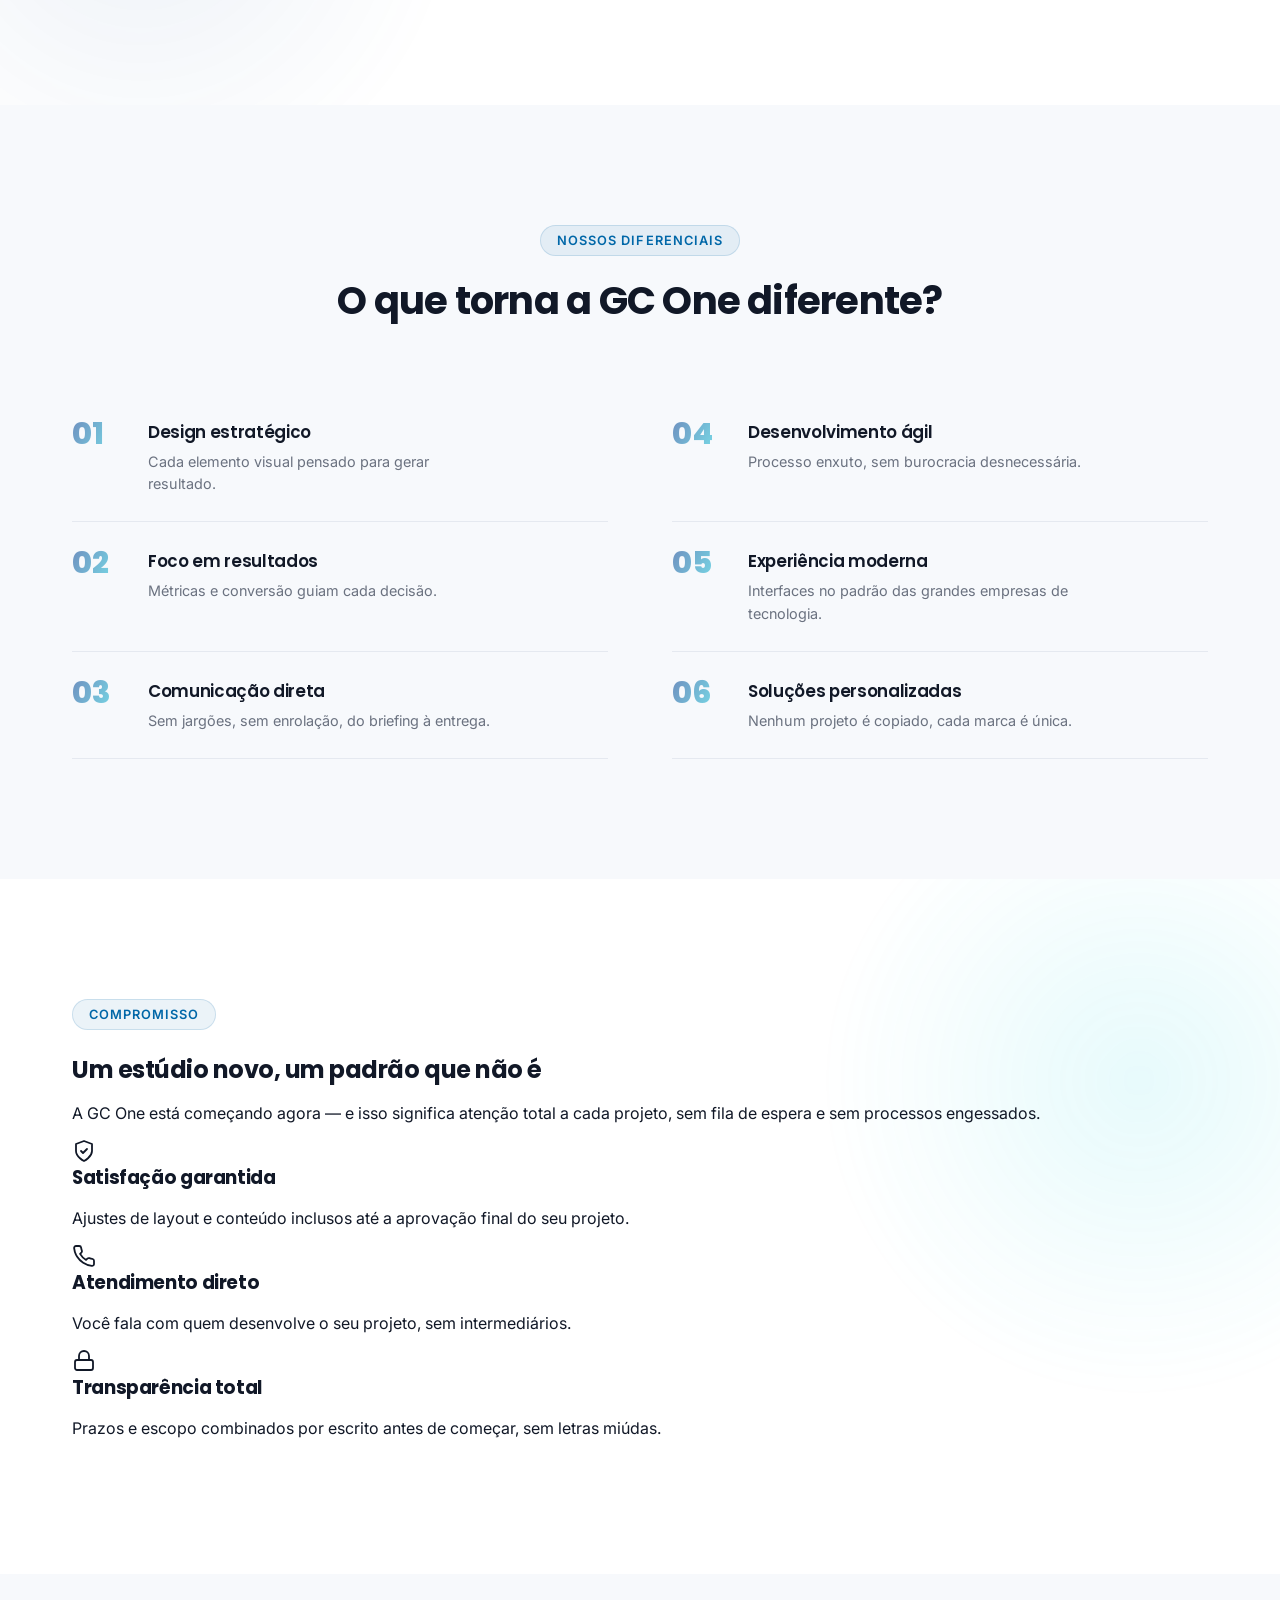
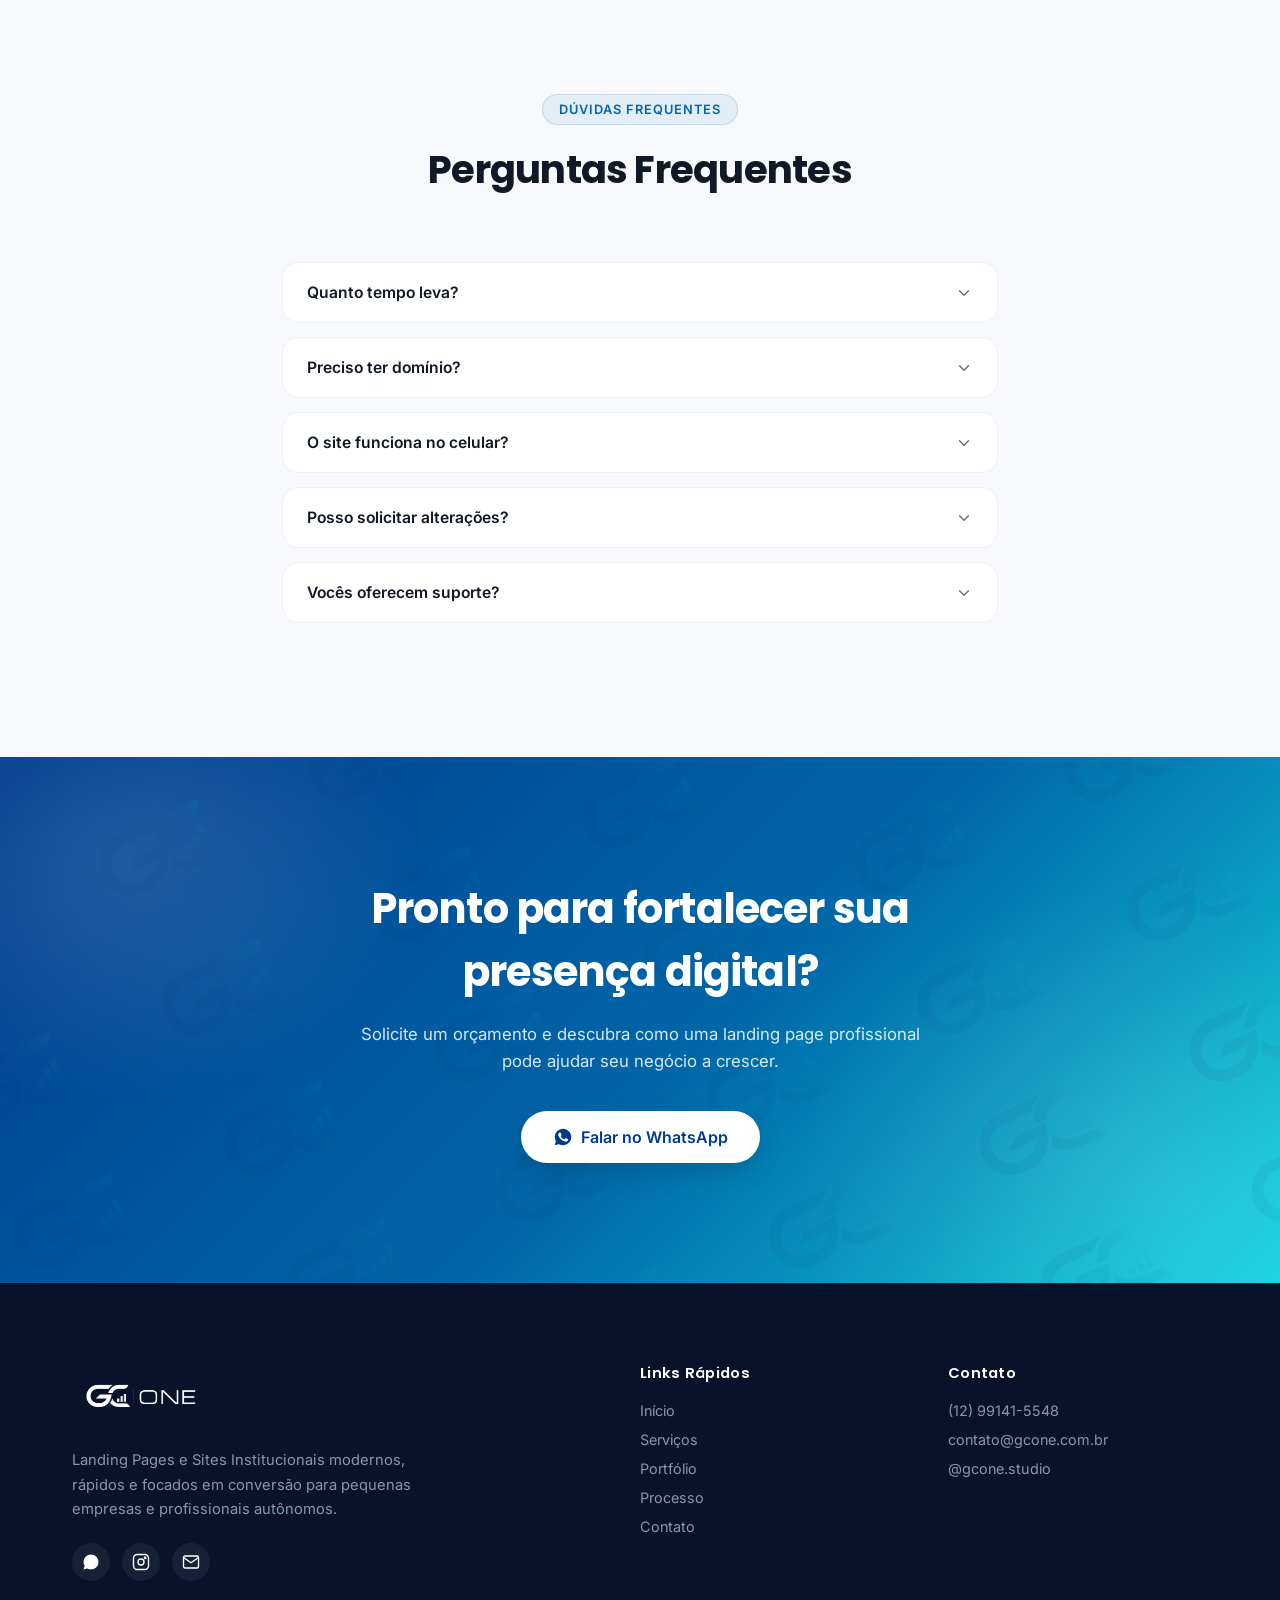
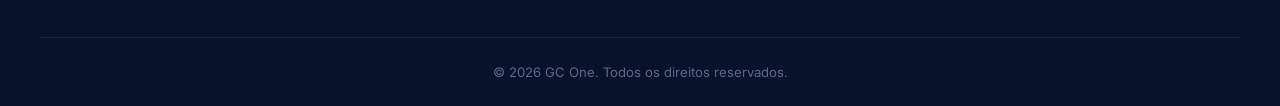
==== commit 22dd1381: "Update" ====
--- a/index.html
+++ b/index.html
@@ -285,36 +285,54 @@
   <!-- ============ SERVIÇOS ============ -->
   <section class="section services" id="servicos">
     <div class="section-mesh section-mesh--tr" aria-hidden="true"></div>
-    <div class="container">
+    <div class="container container-narrow">
       <div class="section-head" data-reveal="fade-up">
         <span class="eyebrow">O que fazemos</span>
         <h2>Soluções Digitais para Seu Negócio</h2>
       </div>
 
-      <div class="services-grid">
-        <div class="service-card" data-reveal="fade-up" data-delay="0">
-          <div class="service-glow"></div>
-          <div class="service-icon"><svg width="26" height="26" viewBox="0 0 24 24" fill="none" stroke="currentColor" stroke-width="1.8" stroke-linecap="round" stroke-linejoin="round"><rect x="2" y="3" width="20" height="14" rx="2"/><path d="M8 21h8M12 17v4"/></svg></div>
-          <h3>Landing Pages</h3>
-          <p>Páginas focadas em conversão.</p>
-          <a href="#contato" class="service-link">Saiba mais <svg width="14" height="14" viewBox="0 0 24 24" fill="none" stroke="currentColor" stroke-width="2" stroke-linecap="round" stroke-linejoin="round"><path d="M5 12h14M13 5l7 7-7 7"/></svg></a>
-        </div>
-
-        <div class="service-card service-card-featured" data-reveal="fade-up" data-delay="100">
-          <span class="badge">Mais procurado</span>
-          <div class="service-glow"></div>
-          <div class="service-icon"><svg width="26" height="26" viewBox="0 0 24 24" fill="none" stroke="currentColor" stroke-width="1.8" stroke-linecap="round" stroke-linejoin="round"><path d="M3 21h18M5 21V7l8-4 8 4v14M9 9h1M9 13h1M14 9h1M14 13h1M9 21v-4h6v4"/></svg></div>
-          <h3>Sites Institucionais</h3>
-          <p>Apresente sua empresa com profissionalismo.</p>
-          <a href="#contato" class="service-link">Saiba mais <svg width="14" height="14" viewBox="0 0 24 24" fill="none" stroke="currentColor" stroke-width="2" stroke-linecap="round" stroke-linejoin="round"><path d="M5 12h14M13 5l7 7-7 7"/></svg></a>
-        </div>
-
-        <div class="service-card" data-reveal="fade-up" data-delay="200">
-          <div class="service-glow"></div>
-          <div class="service-icon"><svg width="26" height="26" viewBox="0 0 24 24" fill="none" stroke="currentColor" stroke-width="1.8" stroke-linecap="round" stroke-linejoin="round"><path d="M12 20v-6M6 20V10M18 20V4"/></svg></div>
-          <h3>Manutenção e Atualizações</h3>
-          <p>Seu site sempre atualizado.</p>
-          <a href="#contato" class="service-link">Saiba mais <svg width="14" height="14" viewBox="0 0 24 24" fill="none" stroke="currentColor" stroke-width="2" stroke-linecap="round" stroke-linejoin="round"><path d="M5 12h14M13 5l7 7-7 7"/></svg></a>
+      <div class="services-list" data-reveal="fade-up">
+        <div class="service-row" data-service>
+          <button class="service-row-head" aria-expanded="false">
+            <span class="service-row-num">01</span>
+            <span class="service-row-title">Landing Pages</span>
+            <svg class="service-row-chevron" width="20" height="20" viewBox="0 0 24 24" fill="none" stroke="currentColor" stroke-width="2" stroke-linecap="round" stroke-linejoin="round"><path d="m6 9 6 6 6-6"/></svg>
+          </button>
+          <div class="service-row-body">
+            <div class="service-row-body-inner">
+              <p>Páginas focadas em conversão — construídas para transformar visitas em contatos reais, com estrutura direta ao ponto.</p>
+              <a href="orcamento.html" class="service-link">Solicitar orçamento <svg width="14" height="14" viewBox="0 0 24 24" fill="none" stroke="currentColor" stroke-width="2" stroke-linecap="round" stroke-linejoin="round"><path d="M5 12h14M13 5l7 7-7 7"/></svg></a>
+            </div>
+          </div>
+        </div>
+
+        <div class="service-row is-open" data-service>
+          <button class="service-row-head" aria-expanded="true">
+            <span class="service-row-num">02</span>
+            <span class="service-row-title">Sites Institucionais</span>
+            <span class="service-row-badge">Mais procurado</span>
+            <svg class="service-row-chevron" width="20" height="20" viewBox="0 0 24 24" fill="none" stroke="currentColor" stroke-width="2" stroke-linecap="round" stroke-linejoin="round"><path d="m6 9 6 6 6-6"/></svg>
+          </button>
+          <div class="service-row-body">
+            <div class="service-row-body-inner">
+              <p>Apresente sua empresa com profissionalismo — várias páginas, identidade completa e a credibilidade que sua marca merece.</p>
+              <a href="orcamento.html" class="service-link">Solicitar orçamento <svg width="14" height="14" viewBox="0 0 24 24" fill="none" stroke="currentColor" stroke-width="2" stroke-linecap="round" stroke-linejoin="round"><path d="M5 12h14M13 5l7 7-7 7"/></svg></a>
+            </div>
+          </div>
+        </div>
+
+        <div class="service-row" data-service>
+          <button class="service-row-head" aria-expanded="false">
+            <span class="service-row-num">03</span>
+            <span class="service-row-title">Manutenção e Atualizações</span>
+            <svg class="service-row-chevron" width="20" height="20" viewBox="0 0 24 24" fill="none" stroke="currentColor" stroke-width="2" stroke-linecap="round" stroke-linejoin="round"><path d="m6 9 6 6 6-6"/></svg>
+          </button>
+          <div class="service-row-body">
+            <div class="service-row-body-inner">
+              <p>Seu site sempre atualizado — pequenos ajustes, novos conteúdos e suporte contínuo sem dor de cabeça.</p>
+              <a href="orcamento.html" class="service-link">Solicitar orçamento <svg width="14" height="14" viewBox="0 0 24 24" fill="none" stroke="currentColor" stroke-width="2" stroke-linecap="round" stroke-linejoin="round"><path d="M5 12h14M13 5l7 7-7 7"/></svg></a>
+            </div>
+          </div>
         </div>
       </div>
     </div>
@@ -467,32 +485,38 @@
   </section>
 
   <!-- ============ DEPOIMENTOS ============ -->
-  <section class="section testimonials">
+  <section class="section commitment-band">
     <div class="section-mesh section-mesh--tr" aria-hidden="true"></div>
-    <div class="container">
-      <div class="section-head" data-reveal="fade-up">
+    <div class="container commitment-inner">
+      <div class="commitment-intro" data-reveal="fade-up">
         <span class="eyebrow">Compromisso</span>
         <h2>Um estúdio novo, um padrão que não é</h2>
-        <p class="section-subtext">A GC One está começando agora — e isso significa atenção total a cada projeto, sem fila de espera e sem processos engessados.</p>
-      </div>
-
-      <div class="testimonials-grid">
-        <div class="testimonial-card" data-reveal="fade-up" data-delay="0">
-          <div class="commitment-icon"><svg width="22" height="22" viewBox="0 0 24 24" fill="none" stroke="currentColor" stroke-width="1.8" stroke-linecap="round" stroke-linejoin="round"><path d="M12 22s8-4 8-10V5l-8-3-8 3v7c0 6 8 10 8 10z"/><path d="m9 12 2 2 4-4"/></svg></div>
-          <h3>Satisfação garantida</h3>
-          <p>Ajustes de layout e conteúdo inclusos até a aprovação final do seu projeto.</p>
-        </div>
-
-        <div class="testimonial-card" data-reveal="fade-up" data-delay="100">
-          <div class="commitment-icon"><svg width="22" height="22" viewBox="0 0 24 24" fill="none" stroke="currentColor" stroke-width="1.8" stroke-linecap="round" stroke-linejoin="round"><path d="M22 16.92v3a2 2 0 0 1-2.18 2 19.79 19.79 0 0 1-8.63-3.07 19.5 19.5 0 0 1-6-6 19.79 19.79 0 0 1-3.07-8.67A2 2 0 0 1 4.11 2h3a2 2 0 0 1 2 1.72c.127.96.362 1.903.7 2.81a2 2 0 0 1-.45 2.11L8.09 9.91a16 16 0 0 0 6 6l1.27-1.27a2 2 0 0 1 2.11-.45c.907.338 1.85.573 2.81.7A2 2 0 0 1 22 16.92z"/></svg></div>
-          <h3>Atendimento direto</h3>
-          <p>Você fala com quem desenvolve o seu projeto, sem intermediários.</p>
-        </div>
-
-        <div class="testimonial-card" data-reveal="fade-up" data-delay="200">
-          <div class="commitment-icon"><svg width="22" height="22" viewBox="0 0 24 24" fill="none" stroke="currentColor" stroke-width="1.8" stroke-linecap="round" stroke-linejoin="round"><rect x="3" y="11" width="18" height="10" rx="2"/><path d="M7 11V7a5 5 0 0 1 10 0v4"/></svg></div>
-          <h3>Transparência total</h3>
-          <p>Prazos e escopo combinados por escrito antes de começar, sem letras miúdas.</p>
+        <p>A GC One está começando agora — e isso significa atenção total a cada projeto, sem fila de espera e sem processos engessados.</p>
+      </div>
+
+      <div class="commitment-items">
+        <div class="commitment-item" data-reveal="fade-up" data-delay="0">
+          <svg width="24" height="24" viewBox="0 0 24 24" fill="none" stroke="currentColor" stroke-width="1.8" stroke-linecap="round" stroke-linejoin="round"><path d="M12 22s8-4 8-10V5l-8-3-8 3v7c0 6 8 10 8 10z"/><path d="m9 12 2 2 4-4"/></svg>
+          <div>
+            <h3>Satisfação garantida</h3>
+            <p>Ajustes de layout e conteúdo inclusos até a aprovação final do seu projeto.</p>
+          </div>
+        </div>
+
+        <div class="commitment-item" data-reveal="fade-up" data-delay="100">
+          <svg width="24" height="24" viewBox="0 0 24 24" fill="none" stroke="currentColor" stroke-width="1.8" stroke-linecap="round" stroke-linejoin="round"><path d="M22 16.92v3a2 2 0 0 1-2.18 2 19.79 19.79 0 0 1-8.63-3.07 19.5 19.5 0 0 1-6-6 19.79 19.79 0 0 1-3.07-8.67A2 2 0 0 1 4.11 2h3a2 2 0 0 1 2 1.72c.127.96.362 1.903.7 2.81a2 2 0 0 1-.45 2.11L8.09 9.91a16 16 0 0 0 6 6l1.27-1.27a2 2 0 0 1 2.11-.45c.907.338 1.85.573 2.81.7A2 2 0 0 1 22 16.92z"/></svg>
+          <div>
+            <h3>Atendimento direto</h3>
+            <p>Você fala com quem desenvolve o seu projeto, sem intermediários.</p>
+          </div>
+        </div>
+
+        <div class="commitment-item" data-reveal="fade-up" data-delay="200">
+          <svg width="24" height="24" viewBox="0 0 24 24" fill="none" stroke="currentColor" stroke-width="1.8" stroke-linecap="round" stroke-linejoin="round"><rect x="3" y="11" width="18" height="10" rx="2"/><path d="M7 11V7a5 5 0 0 1 10 0v4"/></svg>
+          <div>
+            <h3>Transparência total</h3>
+            <p>Prazos e escopo combinados por escrito antes de começar, sem letras miúdas.</p>
+          </div>
         </div>
       </div>
     </div>
--- a/styles.css
+++ b/styles.css
@@ -897,19 +897,37 @@
    Differentials
 ============================================================ */
 .differentials{ background:var(--bg-soft); }
-.diff-grid{ display:grid; grid-template-columns:repeat(3,1fr); gap:24px; }
-@media(max-width:900px){ .diff-grid{ grid-template-columns:repeat(2,1fr); } }
-@media(max-width:560px){ .diff-grid{ grid-template-columns:1fr; } }
-
-.diff-card{
-  background:#fff; border:1px solid #EEF1F6; border-radius:var(--radius-md);
-  padding:26px; display:flex; flex-direction:column; gap:12px;
-  transition:transform .4s var(--ease), box-shadow .4s var(--ease);
-}
-.diff-card:hover{ box-shadow:var(--shadow-sm); }
-.diff-card svg{ color:var(--cyan); }
-.diff-card h3{ font-size:1.02rem; font-weight:600; }
-.diff-card p{ color:var(--text-soft); font-size:0.88rem; margin:0; line-height:1.55; }
+
+.diff-list{
+  display:grid; grid-template-columns:1fr 1fr;
+  grid-auto-flow:column; grid-template-rows:repeat(3, auto);
+  column-gap:64px;
+}
+.diff-row{
+  display:flex; align-items:flex-start; gap:24px;
+  padding:26px 0; border-bottom:1px solid #E5E9F0;
+  transition:padding-left .35s var(--ease);
+}
+.diff-row:hover{ padding-left:8px; }
+.diff-num{
+  font-family:var(--font-display); font-weight:800; font-size:1.9rem;
+  line-height:1; flex-shrink:0; width:52px;
+  background:var(--gradient-brand-diag);
+  -webkit-background-clip:text; background-clip:text; color:transparent;
+  opacity:0.55;
+  transition:opacity .35s var(--ease);
+}
+.diff-row:hover .diff-num{ opacity:1; }
+.diff-row-content h3{ font-size:1.05rem; font-weight:600; margin:0 0 6px; }
+.diff-row-content p{ color:var(--text-soft); font-size:0.9rem; margin:0; line-height:1.55; max-width:38ch; }
+
+@media(max-width:900px){
+  .diff-list{ grid-template-columns:1fr; grid-auto-flow:row; grid-template-rows:none; }
+}
+@media(max-width:480px){
+  .diff-row{ gap:16px; padding:22px 0; }
+  .diff-num{ font-size:1.5rem; width:38px; }
+}
 
 /* ============================================================
    Compromisso (commitment cards)
@@ -931,62 +949,6 @@
 }
 .testimonial-card h3{ font-size:1.05rem; font-weight:600; margin-bottom:8px; }
 .testimonial-card p{ color:var(--text-soft); font-size:0.92rem; line-height:1.6; margin:0; }
-
-/* ============================================================
-   Founder / Sobre
-============================================================ */
-.founder-inner{
-  display:grid; grid-template-columns:0.85fr 1.15fr; gap:64px; align-items:center;
-}
-
-.founder-visual{ display:flex; justify-content:center; }
-.founder-frame{
-  position:relative;
-  width:280px; aspect-ratio:1;
-}
-.founder-ring{
-  position:absolute; inset:-14px;
-  width:calc(100% + 28px); height:calc(100% + 28px);
-  max-width:none;
-}
-.founder-dots{
-  position:absolute; top:-22px; right:-26px;
-  width:64px; height:64px;
-  background-image:radial-gradient(var(--cyan) 1.6px, transparent 1.6px);
-  background-size:11px 11px;
-  opacity:0.55;
-  pointer-events:none;
-}
-.founder-photo-wrap{
-  position:absolute; inset:14px;
-  border-radius:50%; overflow:hidden;
-  background:var(--bg-soft);
-  box-shadow:var(--shadow-md);
-}
-.founder-photo{
-  width:100%; height:100%; object-fit:cover; object-position:center center;
-  display:block;
-}
-
-.founder-copy .founder-name{
-  font-family:var(--font-display); font-weight:700; font-size:1.3rem;
-  color:var(--text); margin:18px 0 2px;
-}
-.founder-copy .founder-role{
-  font-size:0.92rem; font-weight:600; color:var(--blue-petrol);
-  margin:0 0 18px;
-}
-.founder-copy .founder-bio{
-  color:var(--text-soft); font-size:1rem; line-height:1.7; max-width:52ch; margin:0;
-}
-
-@media(max-width:860px){
-  .founder-inner{ grid-template-columns:1fr; gap:36px; text-align:center; }
-  .founder-copy .founder-bio{ margin:0 auto; }
-}
-@media(max-width:480px){
-  .founder-frame{ width:220px; }
-}
 
 /* ============================================================
    FAQ / Accordion
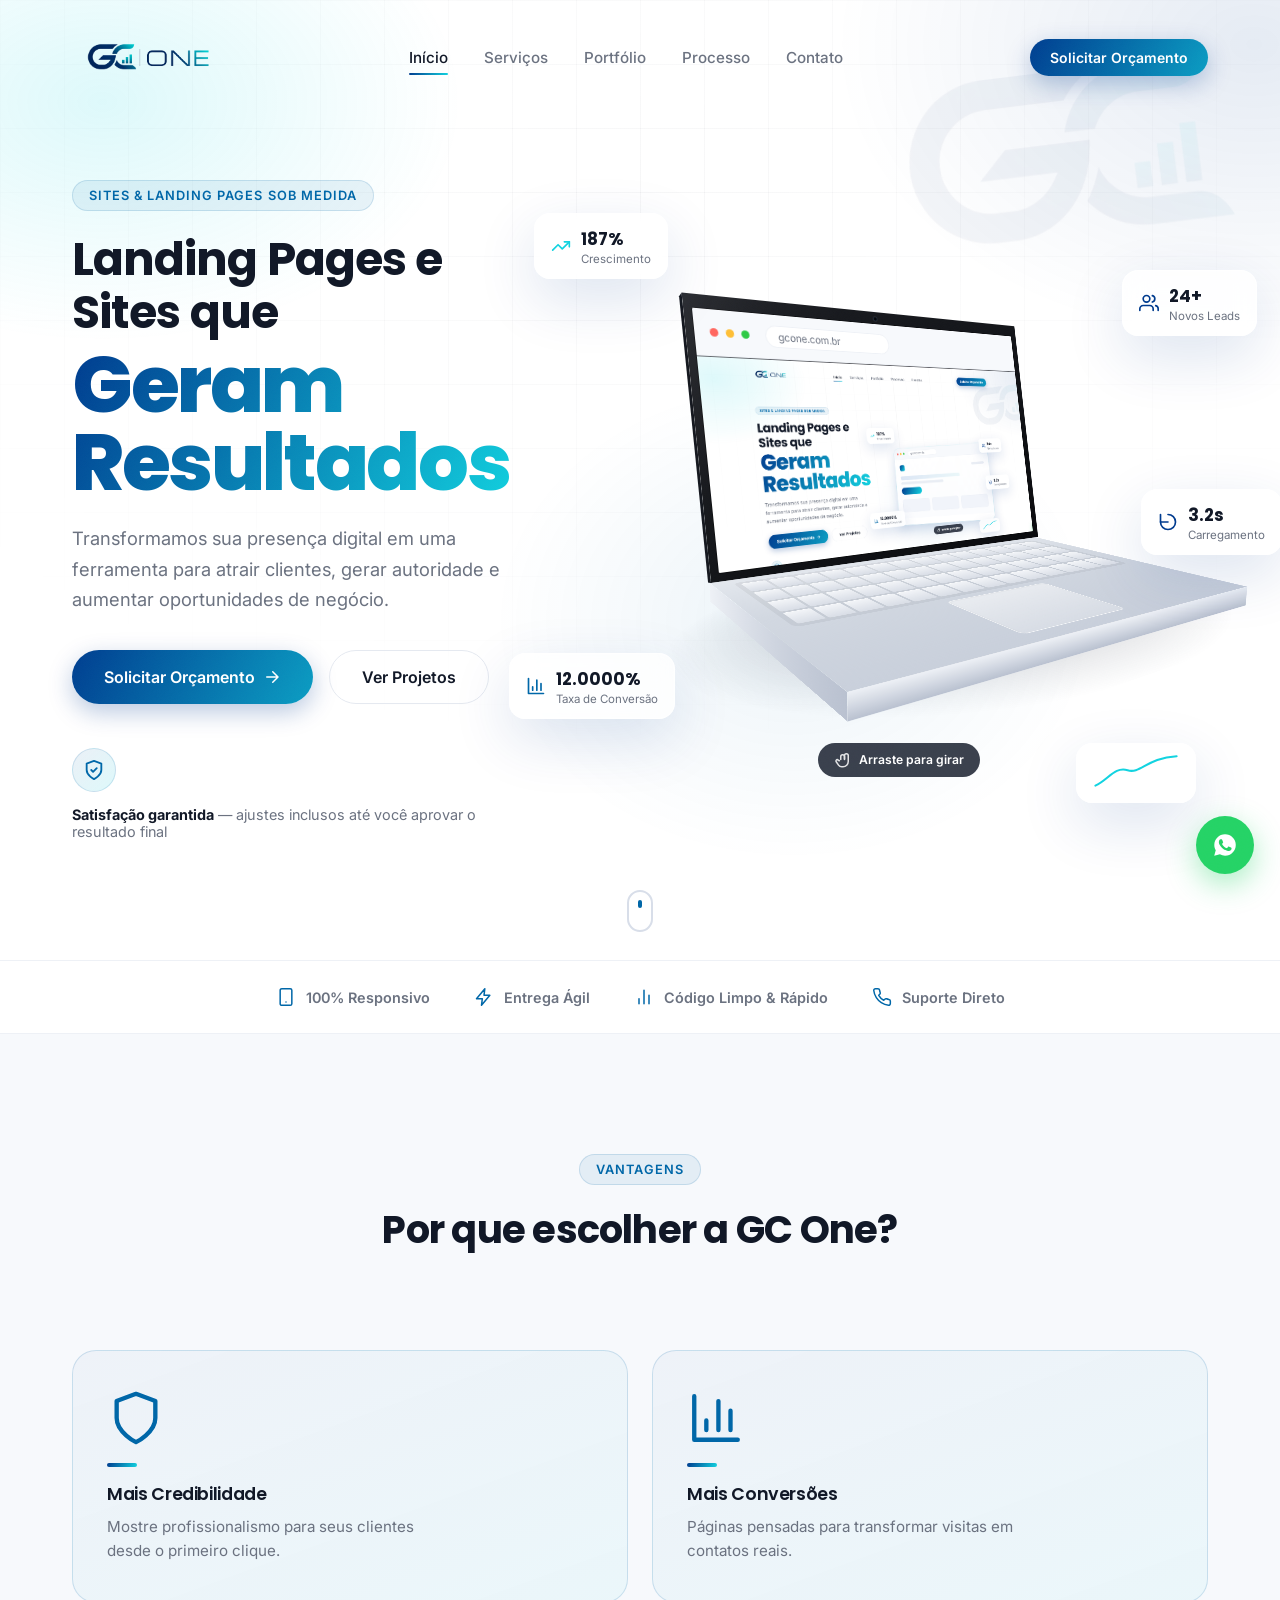
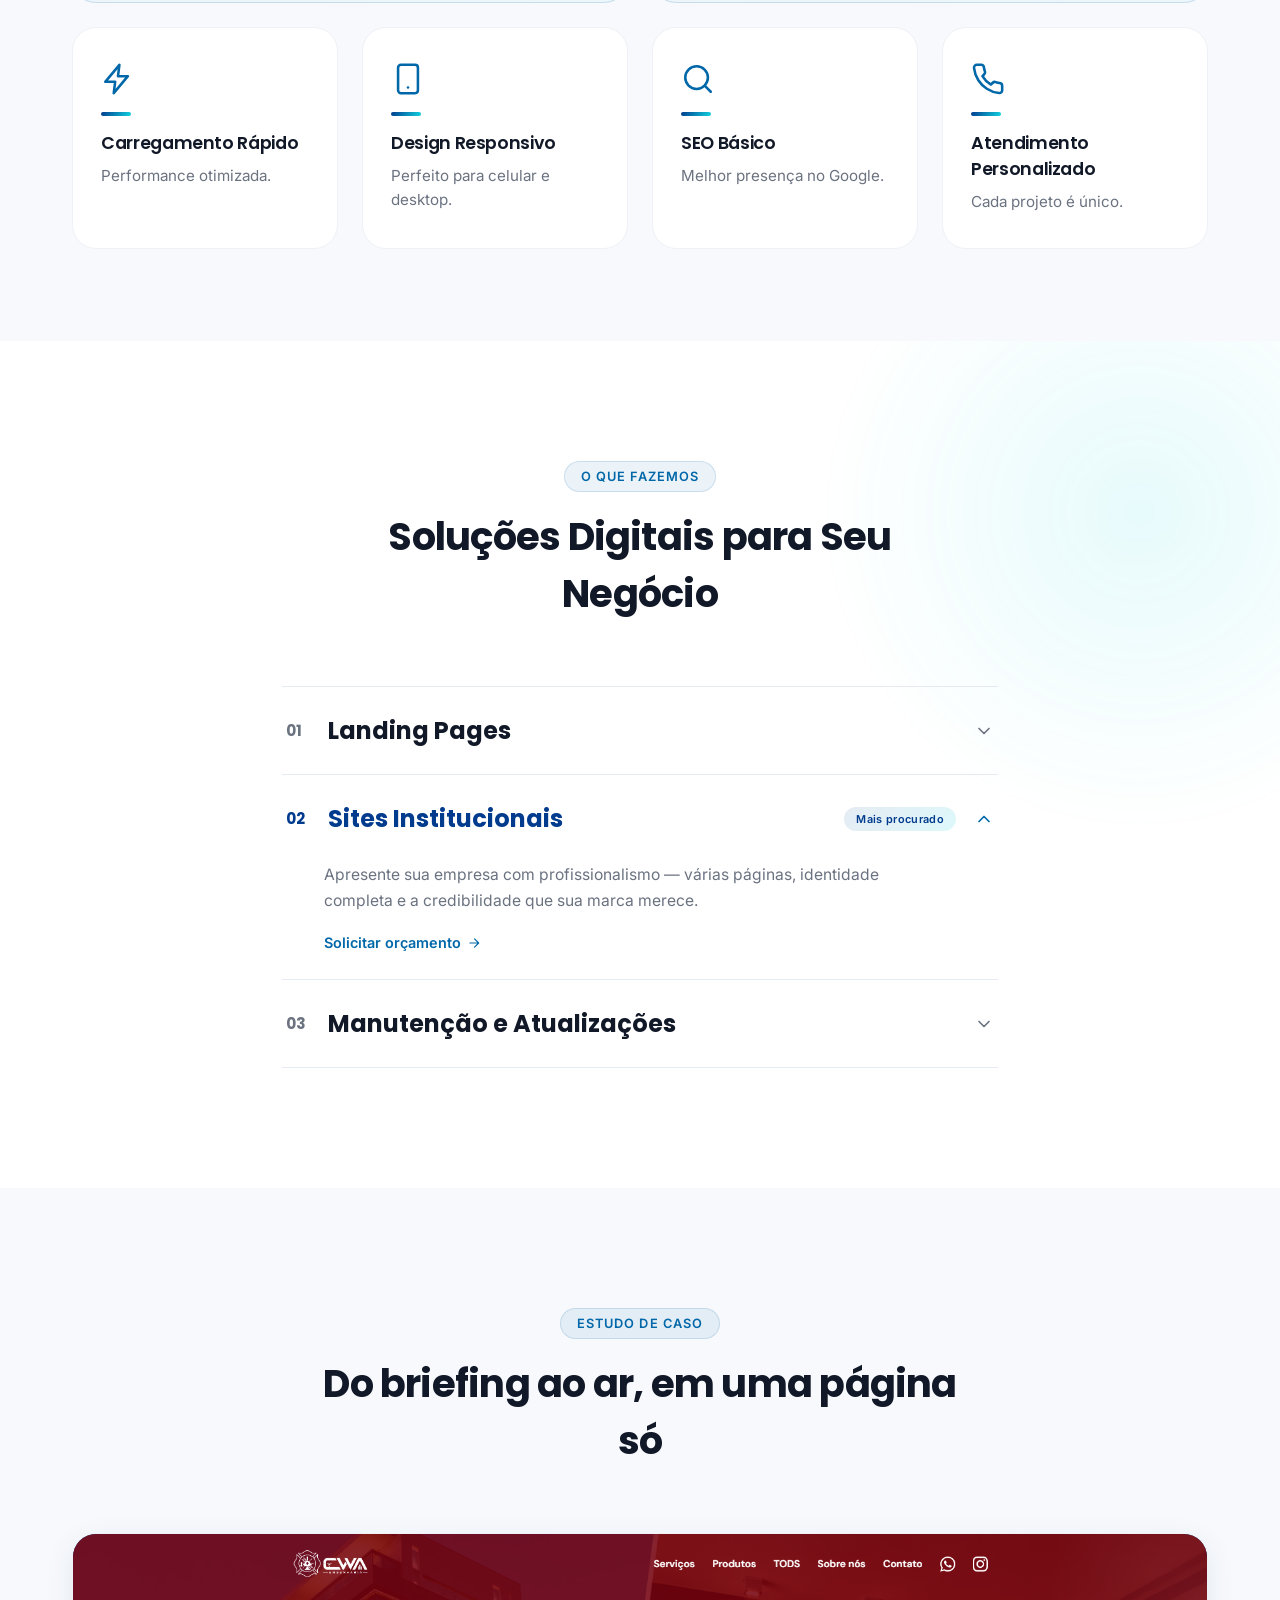
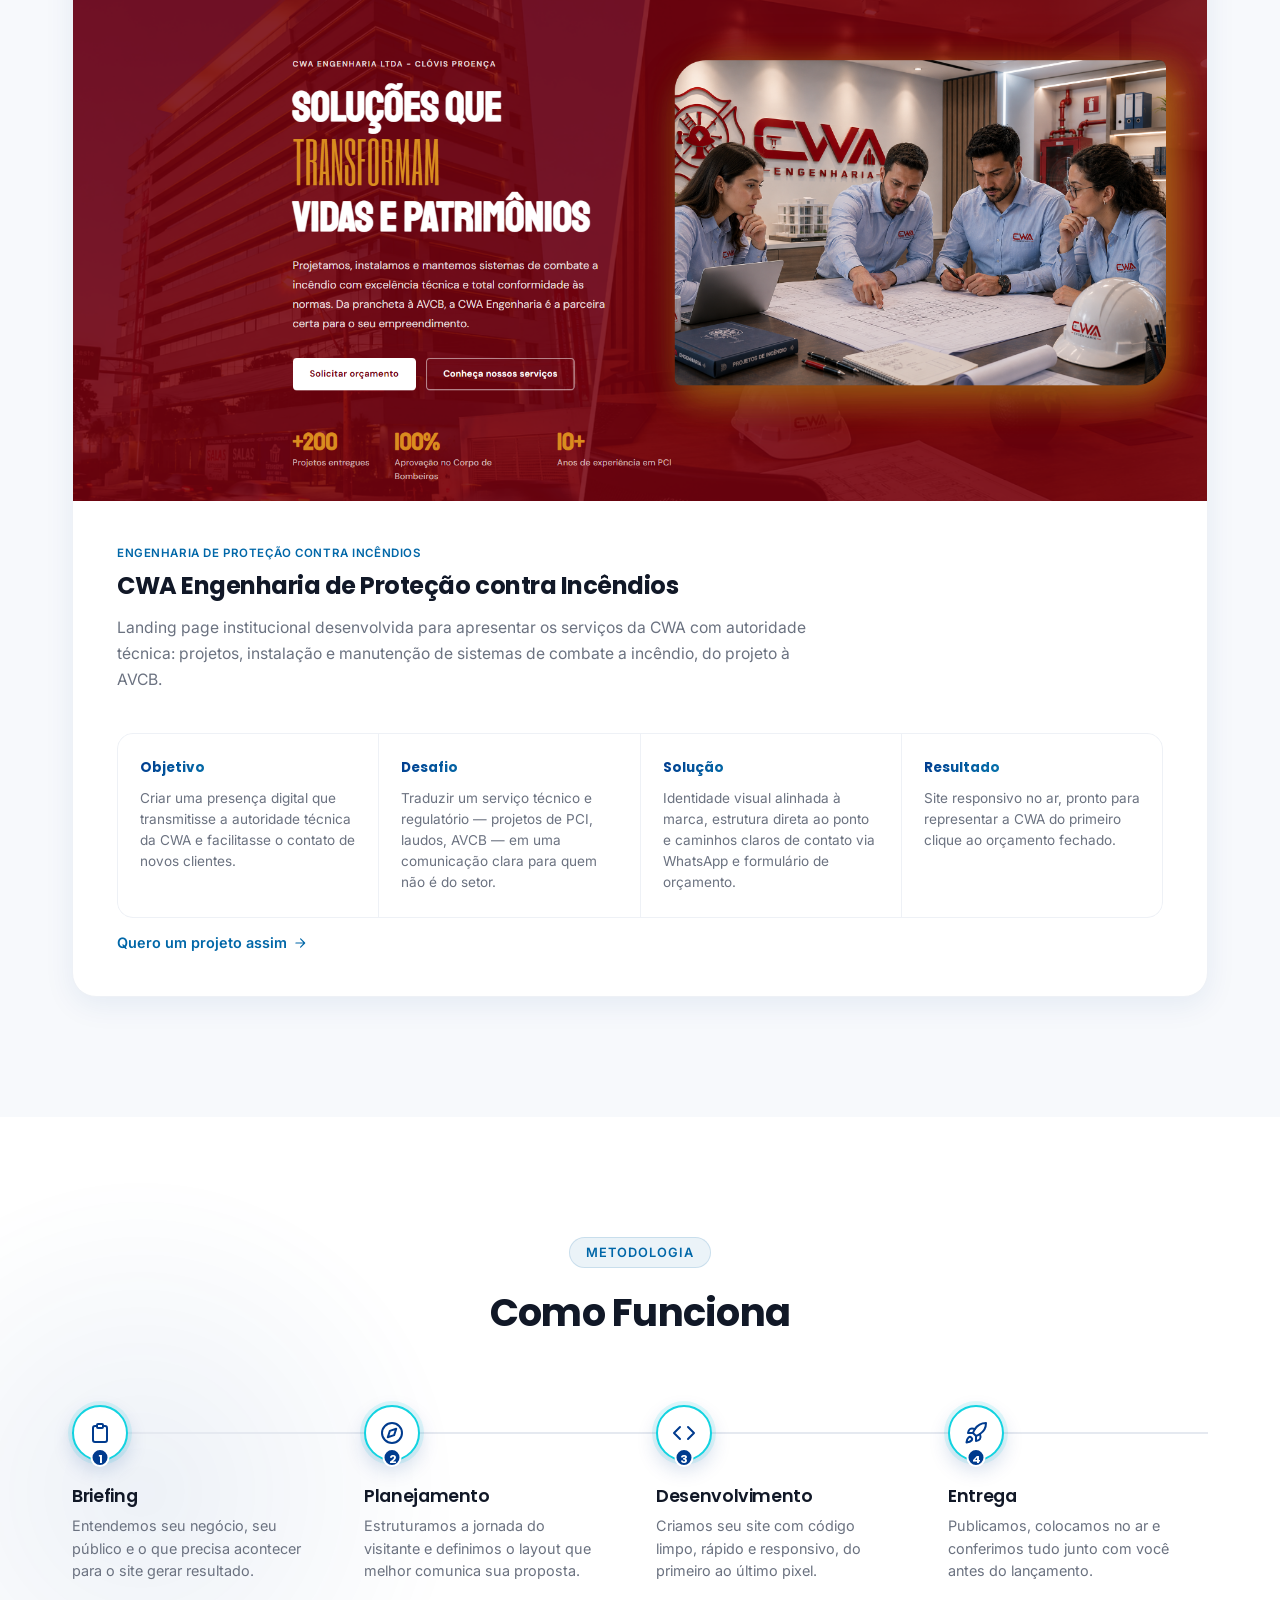
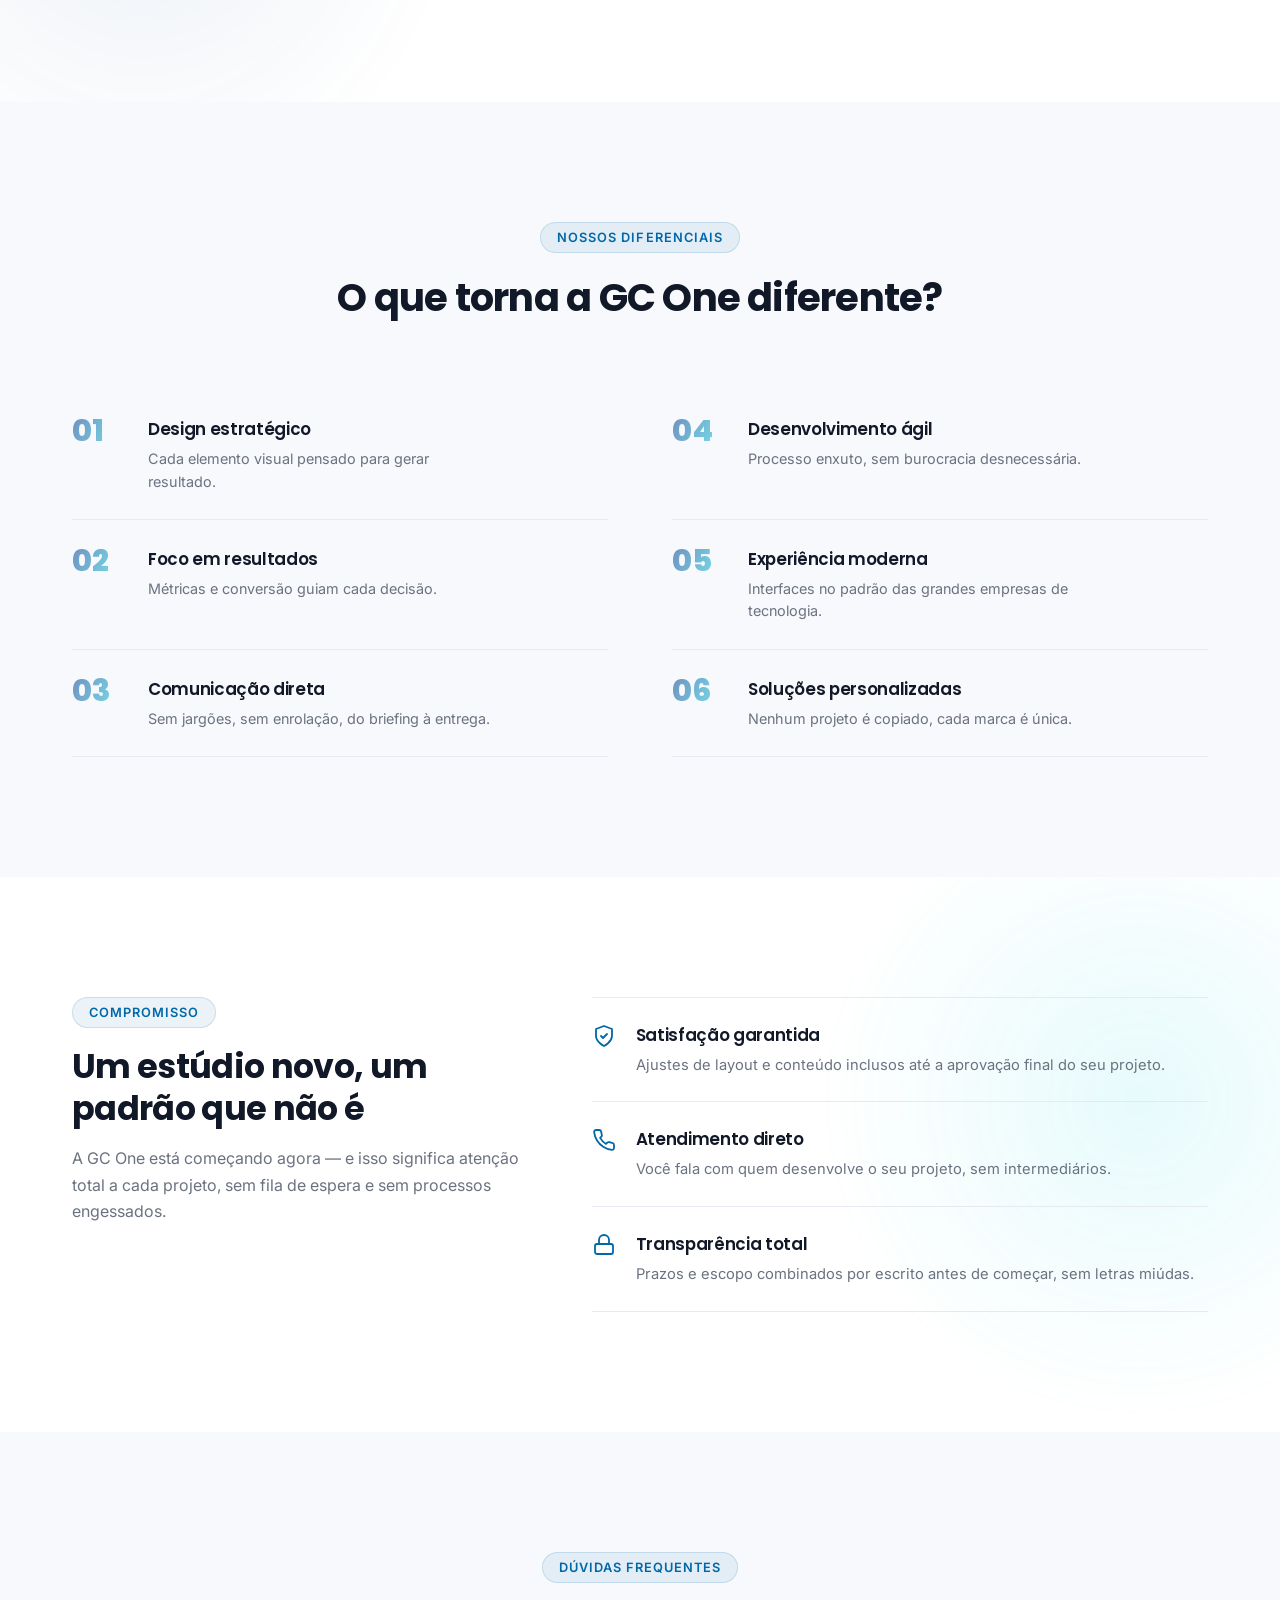
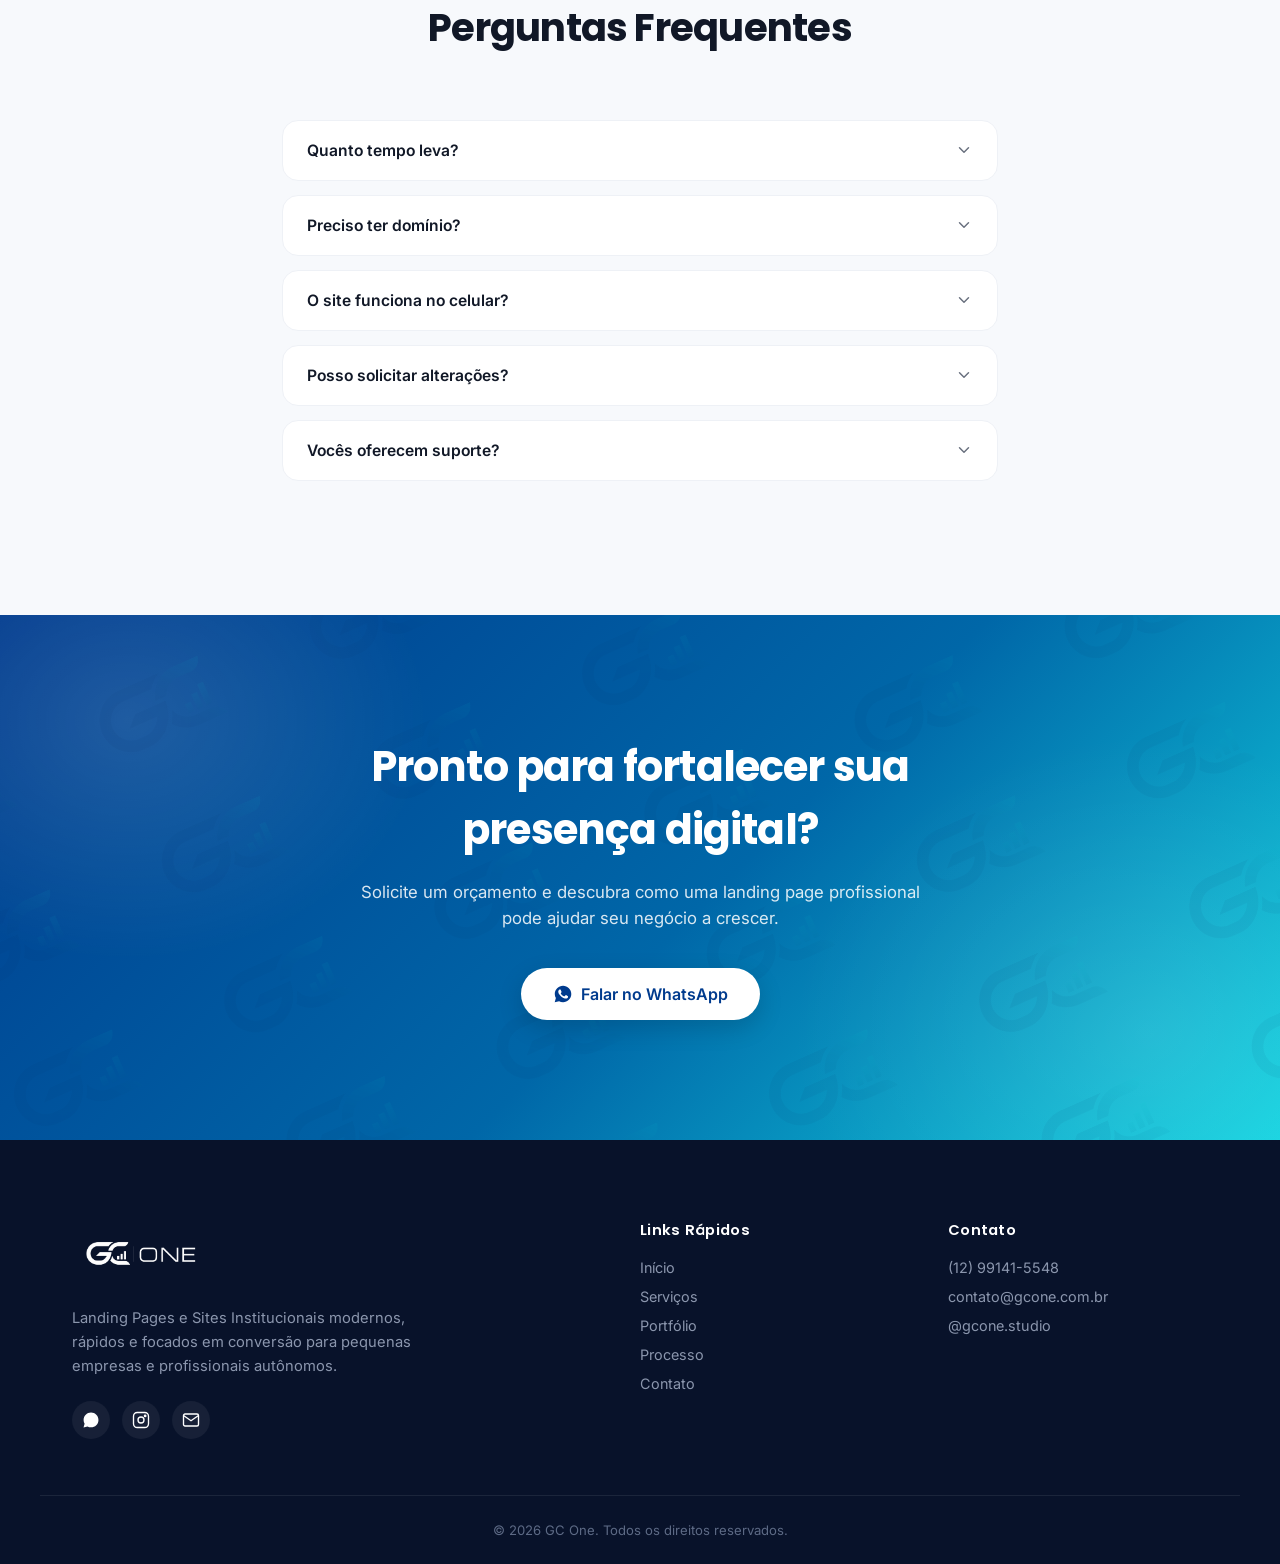
==== commit 504fbcfe: "Update" ====
--- a/index.html
+++ b/index.html
@@ -29,6 +29,9 @@
 </head>
 <body>
 
+<!-- ============ GENERATIVE BACKGROUND (WebGL) ============ -->
+<div class="bg-canvas" id="bgCanvas" aria-hidden="true"></div>
+
 <!-- ============ PAGE LOADER ============ -->
 <div class="page-loader" id="pageLoader" aria-hidden="true">
   <div class="page-loader-mark">
@@ -640,5 +643,6 @@
 <script src="vendor/ScrollToPlugin.min.js"></script>
 <script src="script.js"></script>
 <script type="module" src="laptop3d.js"></script>
+<script type="module" src="bg-canvas.js"></script>
 </body>
 </html>
--- a/styles.css
+++ b/styles.css
@@ -720,11 +720,14 @@
   border-color:rgba(0,103,168,0.2);
 }
 .benefit-icon{
-  width:50px; height:50px; border-radius:14px;
-  display:flex; align-items:center; justify-content:center;
+  width:34px; height:34px;
   color:var(--blue-petrol);
-  background:linear-gradient(135deg, rgba(0,59,142,0.08), rgba(18,211,224,0.12));
-  margin-bottom:20px;
+  margin-bottom:16px;
+}
+.benefit-icon svg{ width:100%; height:100%; }
+.benefit-card h3::before{
+  content:''; display:block; width:30px; height:4px; border-radius:2px;
+  background:var(--gradient-brand-diag); margin-bottom:14px;
 }
 .benefit-card h3{ font-size:1.1rem; font-weight:600; margin-bottom:8px; }
 .benefit-card p{ color:var(--text-soft); font-size:0.95rem; line-height:1.6; margin:0; }
@@ -732,61 +735,67 @@
 /* ============================================================
    Services
 ============================================================ */
-.services-grid{ display:grid; grid-template-columns:repeat(3,1fr); gap:28px; }
-@media(max-width:900px){ .services-grid{ grid-template-columns:1fr; } }
-
-.service-card{
-  position:relative; background:#fff;
-  border:1px solid #EEF1F6; border-radius:var(--radius-lg);
-  padding:40px 30px; overflow:hidden;
-  transition:transform .4s var(--ease), box-shadow .4s var(--ease), border-color .4s var(--ease);
-}
-.service-card:hover{
-  box-shadow:var(--shadow-lg), 0 0 0 1px rgba(18,211,224,0.35);
-  border-color:rgba(0,103,168,0.3);
-}
-.service-card-featured{
-  background:var(--gradient-brand);
-  color:#fff; border:none;
-}
-.service-card-featured:hover{
-  box-shadow:var(--shadow-lg), 0 0 0 1px rgba(255,255,255,0.4);
-}
-.service-card.service-card-featured h3,
-.service-card.service-card-featured p,
-.service-card.service-card-featured .service-link{ color:#fff; }
-.service-card-featured .service-icon{ background:rgba(255,255,255,0.18); color:#fff; }
-
-.service-glow{
-  position:absolute; top:-40%; right:-30%; width:220px; height:220px; border-radius:50%;
-  background:radial-gradient(circle, rgba(18,211,224,0.16), transparent 70%);
-  pointer-events:none;
-}
-.service-card-featured .service-glow{ background:radial-gradient(circle, rgba(255,255,255,0.22), transparent 70%); }
-
-.badge{
-  position:absolute; top:22px; right:22px;
-  font-size:0.7rem; font-weight:600; letter-spacing:0.04em;
-  background:rgba(255,255,255,0.2); color:#fff;
+.services-list{
+  border-top:1px solid #E5E9F0;
+}
+.service-row{ border-bottom:1px solid #E5E9F0; }
+
+.service-row-head{
+  width:100%; display:flex; align-items:center; gap:18px;
+  padding:26px 4px; text-align:left;
+  transition:padding-left .3s var(--ease);
+}
+.service-row-head:hover{ padding-left:10px; }
+.service-row-num{
+  font-family:var(--font-display); font-weight:700; font-size:0.95rem;
+  color:var(--text-soft); flex-shrink:0; width:24px;
+}
+.service-row-title{
+  font-family:var(--font-display); font-weight:700;
+  font-size:clamp(1.15rem, 2vw, 1.5rem); color:var(--text);
+  flex:1;
+}
+.service-row-badge{
+  flex-shrink:0;
+  font-size:0.68rem; font-weight:600; letter-spacing:0.03em;
+  background:linear-gradient(135deg, rgba(0,59,142,0.1), rgba(18,211,224,0.14));
+  color:var(--blue-deep);
   padding:5px 12px; border-radius:var(--radius-full);
 }
-
-.service-icon{
-  width:56px; height:56px; border-radius:16px;
-  display:flex; align-items:center; justify-content:center;
-  color:var(--blue-deep);
-  background:linear-gradient(135deg, rgba(0,59,142,0.08), rgba(18,211,224,0.12));
-  margin-bottom:24px;
-  transition:transform .45s var(--ease);
-}
-.service-card:hover .service-icon{ transform:scale(1.08) rotate(-4deg); }
-.service-card h3{ font-size:1.25rem; font-weight:600; margin-bottom:10px; }
-.service-card p{ color:var(--text-soft); margin:0 0 20px; line-height:1.6; }
+.service-row-chevron{
+  flex-shrink:0; color:var(--text-soft);
+  transition:transform .4s var(--ease), color .3s var(--ease);
+}
+.service-row.is-open .service-row-chevron{ transform:rotate(180deg); color:var(--blue-petrol); }
+.service-row.is-open .service-row-num,
+.service-row.is-open .service-row-title{ color:var(--blue-deep); }
+
+.service-row-body{
+  display:grid; grid-template-rows:0fr;
+  transition:grid-template-rows .45s var(--ease);
+}
+.service-row.is-open .service-row-body{ grid-template-rows:1fr; }
+.service-row-body-inner{ overflow:hidden; min-height:0; }
+.service-row-body-inner > *{
+  padding-left:42px;
+}
+.service-row-body-inner p{
+  color:var(--text-soft); font-size:0.98rem; line-height:1.65;
+  margin:0 0 16px; max-width:60ch; padding-bottom:2px;
+}
+.service-row-body-inner .service-link{ margin-bottom:28px; }
+
 .service-link{
   display:inline-flex; align-items:center; gap:6px; font-weight:600; font-size:0.9rem; color:var(--blue-petrol);
 }
 .service-link svg{ transition:transform .3s var(--ease); }
-.service-card:hover .service-link svg{ transform:translateX(4px); }
+.service-row-body-inner .service-link:hover svg{ transform:translateX(4px); }
+
+@media(max-width:600px){
+  .service-row-head{ gap:12px; padding:22px 2px; }
+  .service-row-badge{ display:none; }
+  .service-row-body-inner > *{ padding-left:0; }
+}
 
 /* ============================================================
    Portfolio — Case Study
@@ -930,25 +939,33 @@
 }
 
 /* ============================================================
-   Compromisso (commitment cards)
-============================================================ */
-.testimonials-grid{ display:grid; grid-template-columns:repeat(3,1fr); gap:28px; }
-@media(max-width:900px){ .testimonials-grid{ grid-template-columns:1fr; max-width:520px; margin:0 auto; } }
-
-.testimonial-card{
-  background:#fff; border:1px solid #EEF1F6; border-radius:var(--radius-lg);
-  padding:32px; transition:transform .4s var(--ease), box-shadow .4s var(--ease);
-}
-.testimonial-card:hover{ box-shadow:var(--shadow-md); }
-.commitment-icon{
-  width:48px; height:48px; border-radius:14px;
-  display:flex; align-items:center; justify-content:center;
-  color:var(--blue-petrol);
-  background:linear-gradient(135deg, rgba(0,59,142,0.08), rgba(18,211,224,0.12));
-  margin-bottom:18px;
-}
-.testimonial-card h3{ font-size:1.05rem; font-weight:600; margin-bottom:8px; }
-.testimonial-card p{ color:var(--text-soft); font-size:0.92rem; line-height:1.6; margin:0; }
+   Compromisso — asymmetric intro + inline items (no cards)
+============================================================ */
+.commitment-inner{
+  display:grid; grid-template-columns:0.85fr 1.15fr; gap:64px; align-items:start;
+  position:relative; z-index:1;
+}
+.commitment-intro .eyebrow{ margin-bottom:18px; }
+.commitment-intro h2{
+  font-family:var(--font-display); font-weight:700;
+  font-size:clamp(1.7rem, 2.6vw, 2.2rem); line-height:1.25;
+  margin:0 0 16px;
+}
+.commitment-intro p{ color:var(--text-soft); font-size:1rem; line-height:1.65; margin:0; }
+
+.commitment-items{ display:flex; flex-direction:column; }
+.commitment-item{
+  display:flex; align-items:flex-start; gap:20px;
+  padding:24px 0; border-top:1px solid #E5E9F0;
+}
+.commitment-items .commitment-item:last-child{ border-bottom:1px solid #E5E9F0; }
+.commitment-item svg{ flex-shrink:0; color:var(--blue-petrol); margin-top:2px; }
+.commitment-item h3{ font-size:1.05rem; font-weight:600; margin:0 0 6px; }
+.commitment-item p{ color:var(--text-soft); font-size:0.92rem; line-height:1.6; margin:0; }
+
+@media(max-width:860px){
+  .commitment-inner{ grid-template-columns:1fr; gap:36px; }
+}
 
 /* ============================================================
    FAQ / Accordion
@@ -1049,26 +1066,20 @@
 }
 
 /* ============================================================
-   Card spotlight — cursor-follow glow (benefit/service/diff/commitment cards)
-============================================================ */
-.benefit-card, .service-card, .diff-card, .testimonial-card{
+   Card spotlight — cursor-follow glow (benefit cards)
+============================================================ */
+.benefit-card{
   position:relative; overflow:hidden;
 }
-.benefit-card::before, .service-card::before, .diff-card::before, .testimonial-card::before{
+.benefit-card::before{
   content:''; position:absolute; inset:0; z-index:0; pointer-events:none;
   background:radial-gradient(280px circle at var(--mx,50%) var(--my,50%), rgba(18,211,224,0.14), transparent 70%);
   opacity:0; transition:opacity .5s var(--ease);
 }
-.benefit-card:hover::before, .service-card:hover::before, .diff-card:hover::before, .testimonial-card:hover::before{
+.benefit-card:hover::before{
   opacity:1;
 }
-.service-card-featured::before{
-  background:radial-gradient(280px circle at var(--mx,50%) var(--my,50%), rgba(255,255,255,0.18), transparent 70%);
-}
-.benefit-card > *, .diff-card > *, .testimonial-card > *{
-  position:relative; z-index:1;
-}
-.service-card > *:not(.service-glow):not(.badge){
+.benefit-card > *{
   position:relative; z-index:1;
 }
 
@@ -1105,8 +1116,7 @@
   .section-head{ margin-bottom:44px; }
   .section-head h2{ font-size:1.6rem; }
 
-  .benefit-card, .diff-card, .testimonial-card{ padding:26px 22px; }
-  .service-card{ padding:32px 24px; }
+  .benefit-card{ padding:26px 22px; }
 
   .case-study-header{ padding:28px 22px 4px; }
   .case-study-header h3{ font-size:1.2rem; }
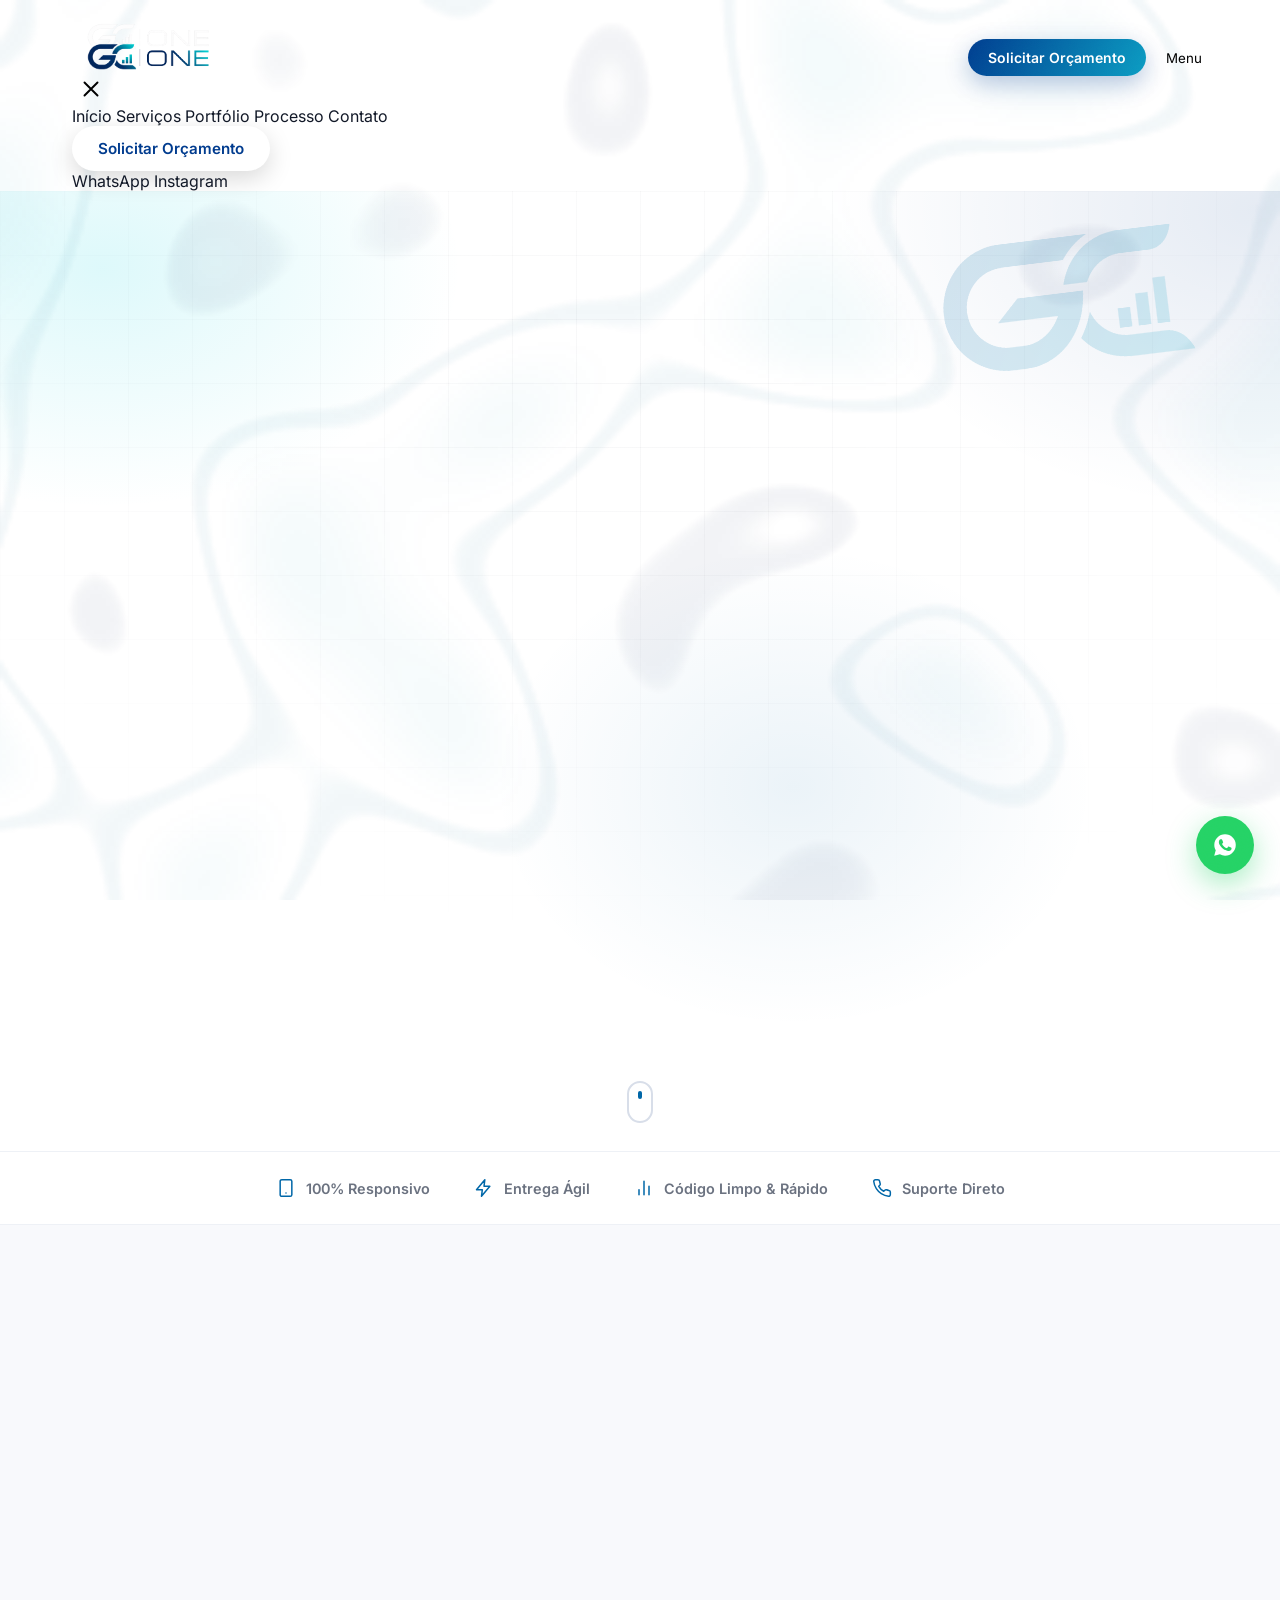
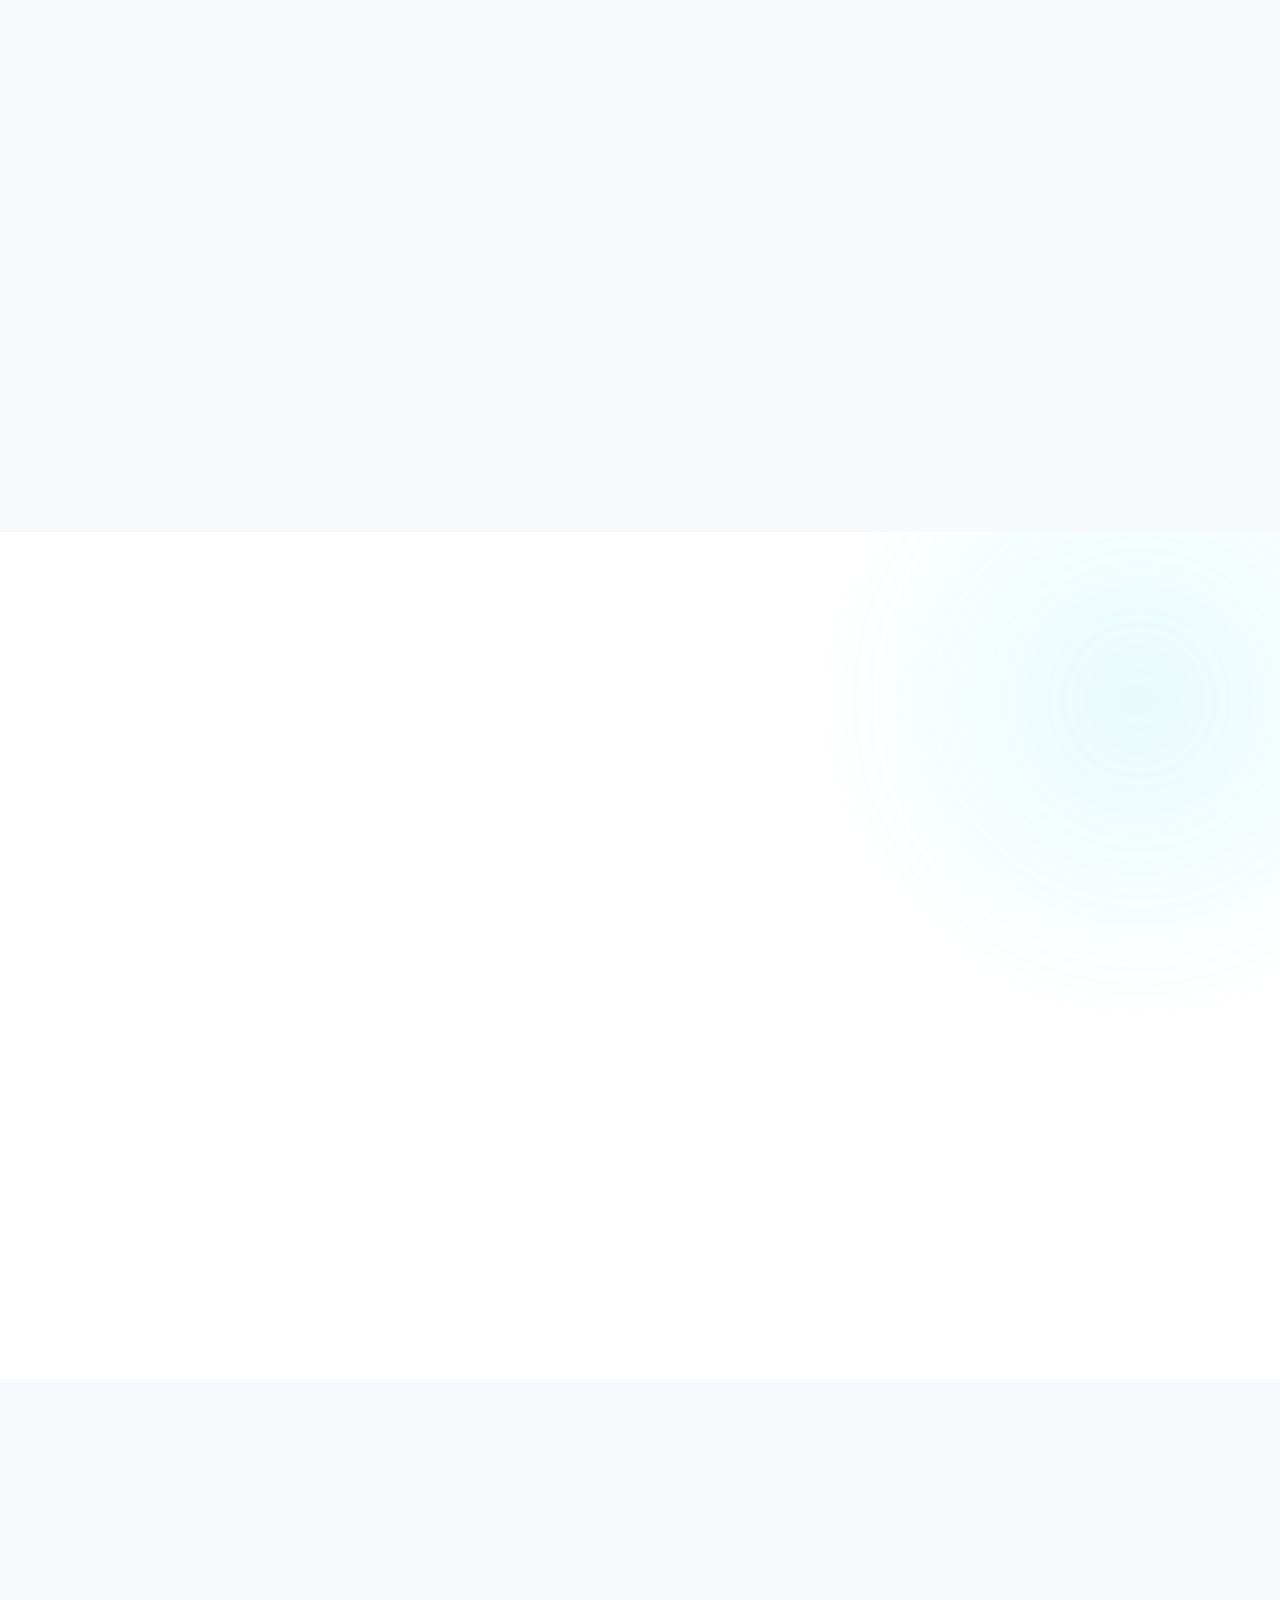
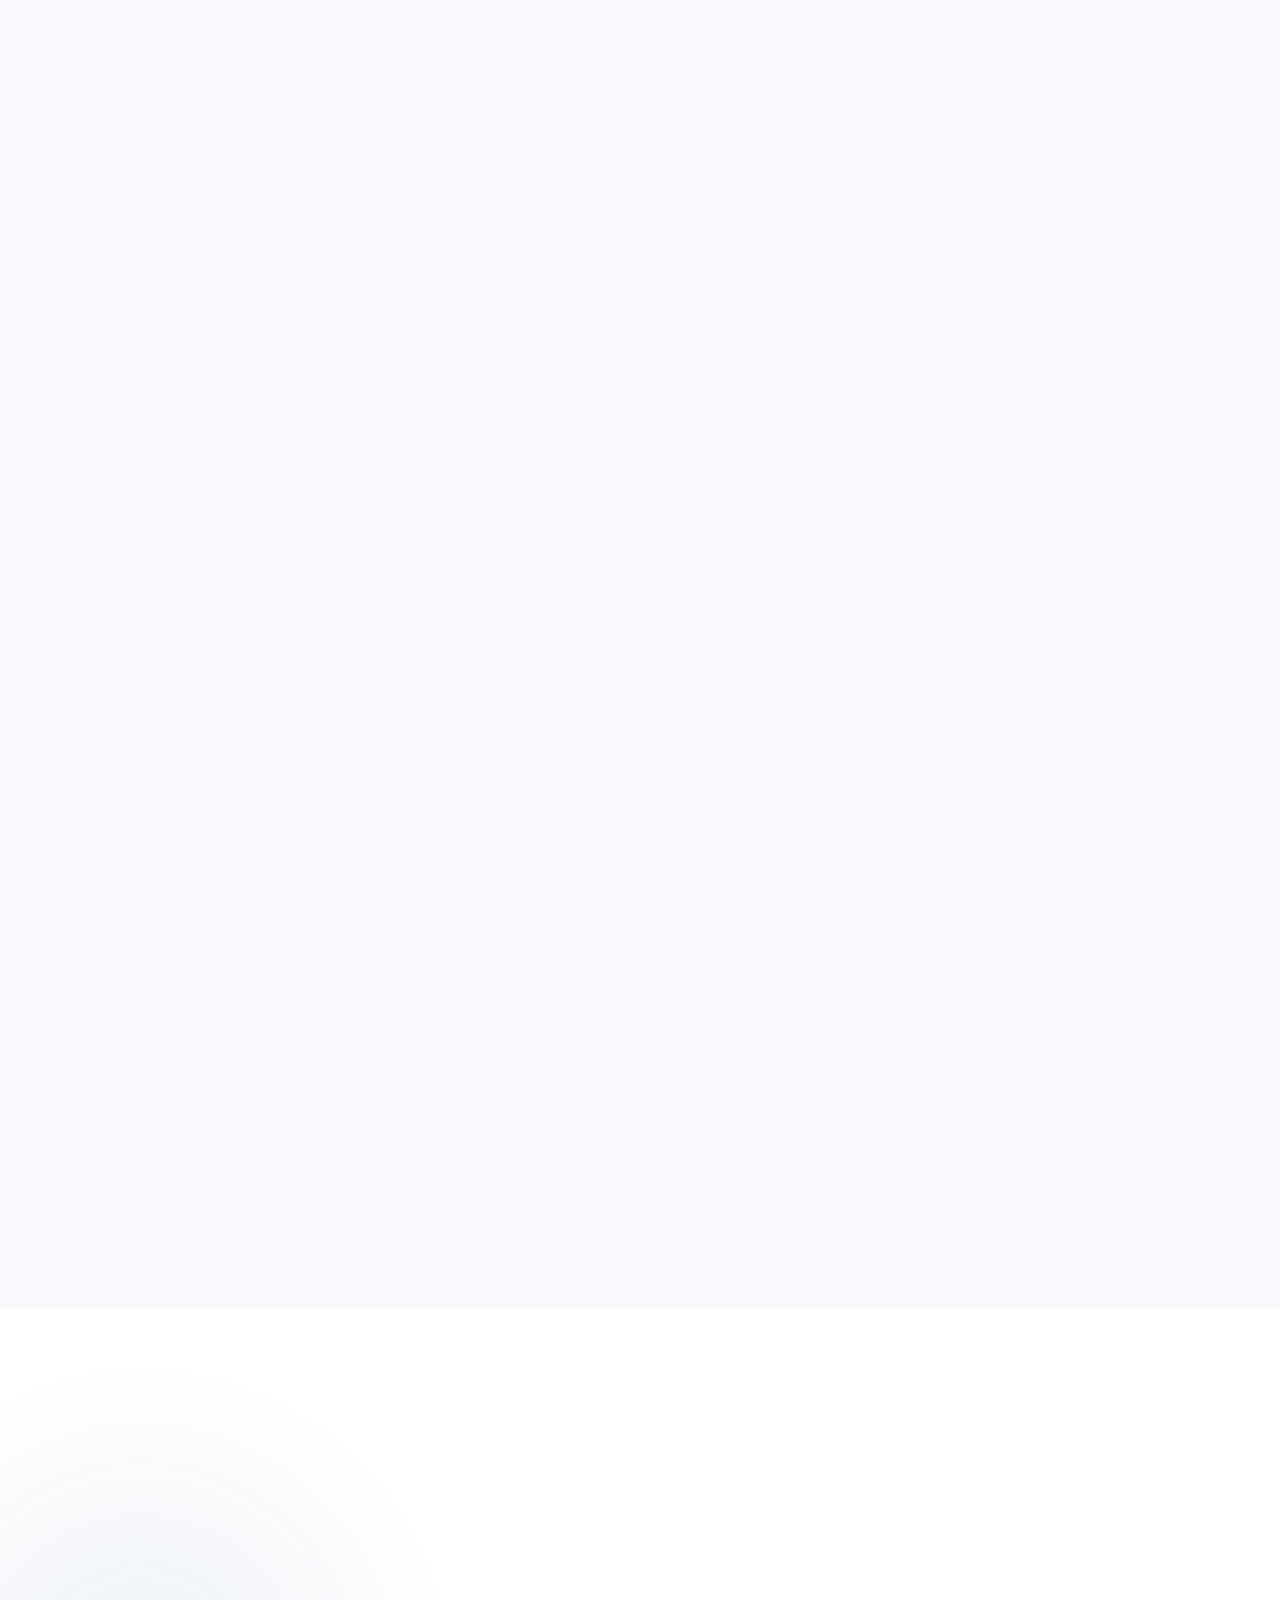
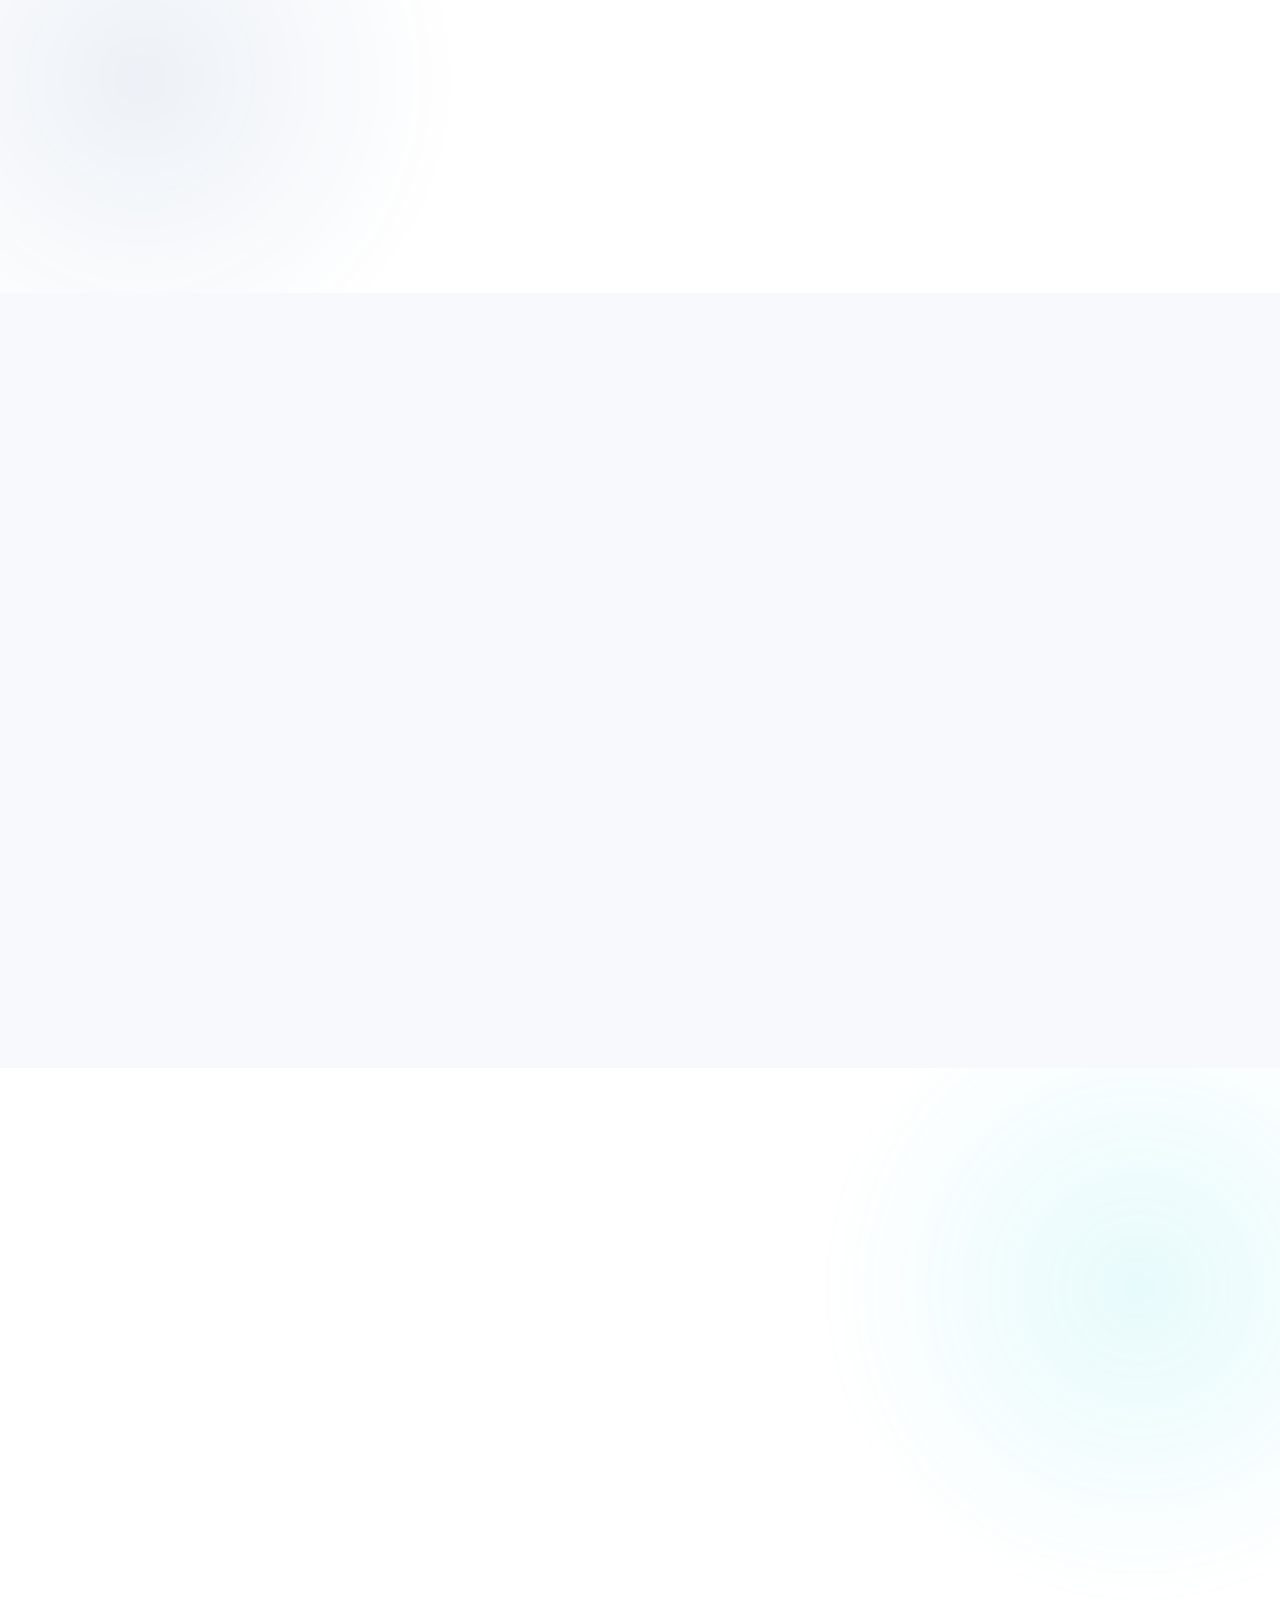
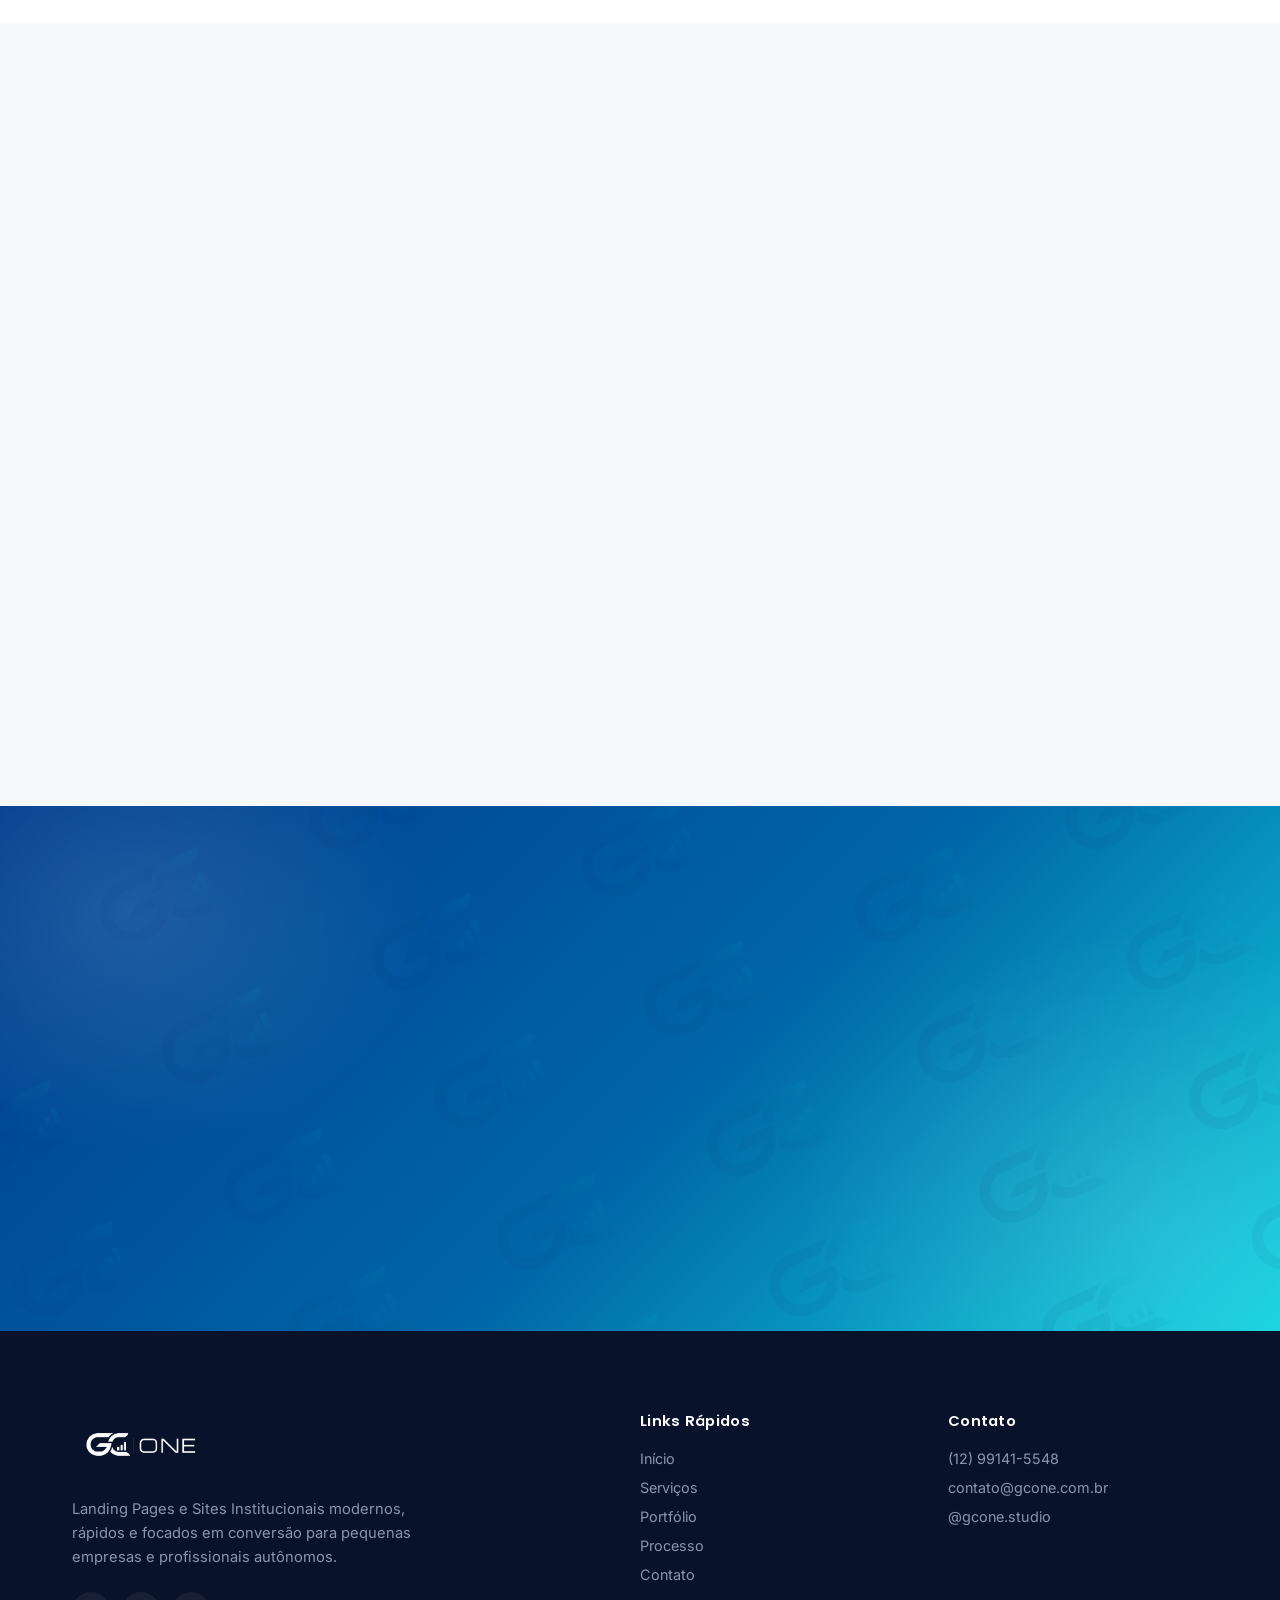
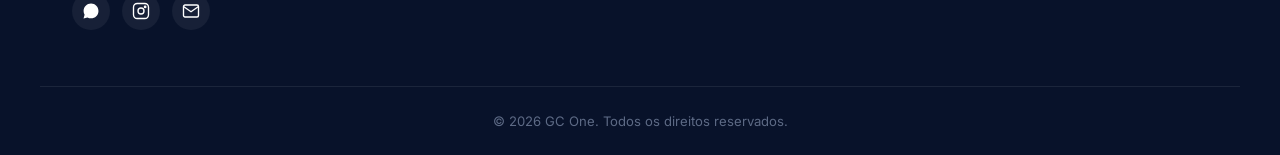
==== commit 8b7d2aa4: "Update" ====
--- a/index.html
+++ b/index.html
@@ -56,34 +56,49 @@
       <img src="images/logo-transparent.png" alt="GC One" class="logo-img">
     </a>
 
-    <nav class="main-nav" id="mainNav">
-      <a href="#inicio" class="nav-link active">Início</a>
-      <a href="#servicos" class="nav-link">Serviços</a>
-      <a href="#portfolio" class="nav-link">Portfólio</a>
-      <a href="#processo" class="nav-link">Processo</a>
-      <a href="#contato" class="nav-link">Contato</a>
-    </nav>
-
     <div class="header-actions">
       <a href="orcamento.html" class="btn btn-primary btn-sm">
         <span>Solicitar Orçamento</span>
       </a>
-      <button class="menu-toggle" id="menuToggle" aria-label="Abrir menu" aria-expanded="false">
-        <span></span><span></span><span></span>
+      <button class="menu-trigger" id="menuTrigger" aria-label="Abrir menu" aria-expanded="false" aria-controls="navOverlay">
+        <span class="menu-trigger-line"></span>
+        <span class="menu-trigger-line"></span>
+        <span class="menu-trigger-label">Menu</span>
       </button>
     </div>
-  </div>
-
-  <!-- Mobile nav drawer -->
-  <div class="mobile-nav" id="mobileNav">
-    <a href="#inicio" class="nav-link">Início</a>
-    <a href="#servicos" class="nav-link">Serviços</a>
-    <a href="#portfolio" class="nav-link">Portfólio</a>
-    <a href="#processo" class="nav-link">Processo</a>
-    <a href="#contato" class="nav-link">Contato</a>
-    <a href="orcamento.html" class="btn btn-primary">Solicitar Orçamento</a>
   </div>
 </header>
+
+<!-- ============ FULL-SCREEN NAV OVERLAY ============ -->
+<div class="nav-overlay" id="navOverlay" aria-hidden="true">
+  <div class="nav-overlay-mesh" aria-hidden="true"></div>
+  <div class="container nav-overlay-inner">
+    <div class="nav-overlay-top">
+      <a href="#inicio" class="logo nav-overlay-logo">
+        <img src="images/logo-bw.png" alt="GC One" class="logo-img">
+      </a>
+      <button class="nav-overlay-close" id="navOverlayClose" aria-label="Fechar menu">
+        <svg width="26" height="26" viewBox="0 0 24 24" fill="none" stroke="currentColor" stroke-width="1.8" stroke-linecap="round" stroke-linejoin="round"><path d="M18 6 6 18M6 6l12 12"/></svg>
+      </button>
+    </div>
+
+    <nav class="nav-overlay-links">
+      <a href="#inicio" class="nav-overlay-link"><span class="nav-overlay-link-inner">Início</span></a>
+      <a href="#servicos" class="nav-overlay-link"><span class="nav-overlay-link-inner">Serviços</span></a>
+      <a href="#portfolio" class="nav-overlay-link"><span class="nav-overlay-link-inner">Portfólio</span></a>
+      <a href="#processo" class="nav-overlay-link"><span class="nav-overlay-link-inner">Processo</span></a>
+      <a href="#contato" class="nav-overlay-link"><span class="nav-overlay-link-inner">Contato</span></a>
+    </nav>
+
+    <div class="nav-overlay-footer">
+      <a href="orcamento.html" class="btn btn-white">Solicitar Orçamento</a>
+      <div class="nav-overlay-social">
+        <a href="https://wa.me/5512991415548" target="_blank" rel="noopener">WhatsApp</a>
+        <a href="https://www.instagram.com/gcone.studio/" target="_blank" rel="noopener">Instagram</a>
+      </div>
+    </div>
+  </div>
+</div>
 
 <main>
 
--- a/styles.css
+++ b/styles.css
@@ -75,6 +75,15 @@
   outline-offset:3px;
   border-radius:4px;
 }
+
+/* Generative WebGL background — persistent, subtle, behind everything */
+.bg-canvas{
+  position:fixed; inset:0; z-index:-1;
+  opacity:0; transition:opacity 1.2s var(--ease);
+  pointer-events:none;
+}
+.bg-canvas.is-ready{ opacity:1; }
+.bg-canvas canvas{ display:block; width:100%; height:100%; }
 
 /* subtle grain overlay for premium feel */
 .noise-overlay{
@@ -295,11 +304,17 @@
 .hero-watermark{
   position:absolute; z-index:-1; pointer-events:none;
   top:-4%; right:-6%; width:46vw; max-width:620px; min-width:340px;
-  opacity:0.05;
-  mix-blend-mode:multiply;
+  aspect-ratio:829/428;
+  opacity:0.16;
   transform:rotate(-7deg);
-}
-.hero-watermark img{ width:100%; height:auto; display:block; }
+  background:var(--gradient-brand-diag);
+  -webkit-mask-image:url('assets/icon-watermark.png');
+  mask-image:url('assets/icon-watermark.png');
+  -webkit-mask-size:contain; mask-size:contain;
+  -webkit-mask-repeat:no-repeat; mask-repeat:no-repeat;
+  -webkit-mask-position:center; mask-position:center;
+}
+.hero-watermark img{ display:none; }
 
 .hero-inner{
   display:grid; grid-template-columns:0.85fr 1.15fr; gap:60px; align-items:center;
@@ -625,7 +640,7 @@
   .browser-mock{ transform:none; animation:none; }
   .float-card, .float-chart{ display:none; }
   .hero{ padding:150px 0 80px; }
-  .hero-watermark{ width:70vw; top:-2%; right:-14%; opacity:0.045; }
+  .hero-watermark{ width:70vw; top:-2%; right:-14%; opacity:0.14; }
 }
 
 /* ============================================================
@@ -688,7 +703,7 @@
 /* ============================================================
    Benefits
 ============================================================ */
-.benefits{ background:var(--bg-soft); }
+.benefits{ background:rgba(247,249,252,0.86); }
 .benefits-grid{
   display:grid; grid-template-columns:repeat(4, 1fr); gap:24px;
 }
@@ -800,7 +815,7 @@
 /* ============================================================
    Portfolio — Case Study
 ============================================================ */
-.portfolio{ background:var(--bg-soft); }
+.portfolio{ background:rgba(247,249,252,0.86); }
 .section-subtext{ color:var(--text-soft); font-size:1rem; line-height:1.6; margin:14px auto 0; max-width:520px; }
 
 .case-study{
@@ -905,7 +920,7 @@
 /* ============================================================
    Differentials
 ============================================================ */
-.differentials{ background:var(--bg-soft); }
+.differentials{ background:rgba(247,249,252,0.86); }
 
 .diff-list{
   display:grid; grid-template-columns:1fr 1fr;
@@ -970,7 +985,7 @@
 /* ============================================================
    FAQ / Accordion
 ============================================================ */
-.faq{ background:var(--bg-soft); }
+.faq{ background:rgba(247,249,252,0.86); }
 .accordion-item{
   background:#fff; border:1px solid #EEF1F6; border-radius:var(--radius-md);
   margin-bottom:14px; overflow:hidden;
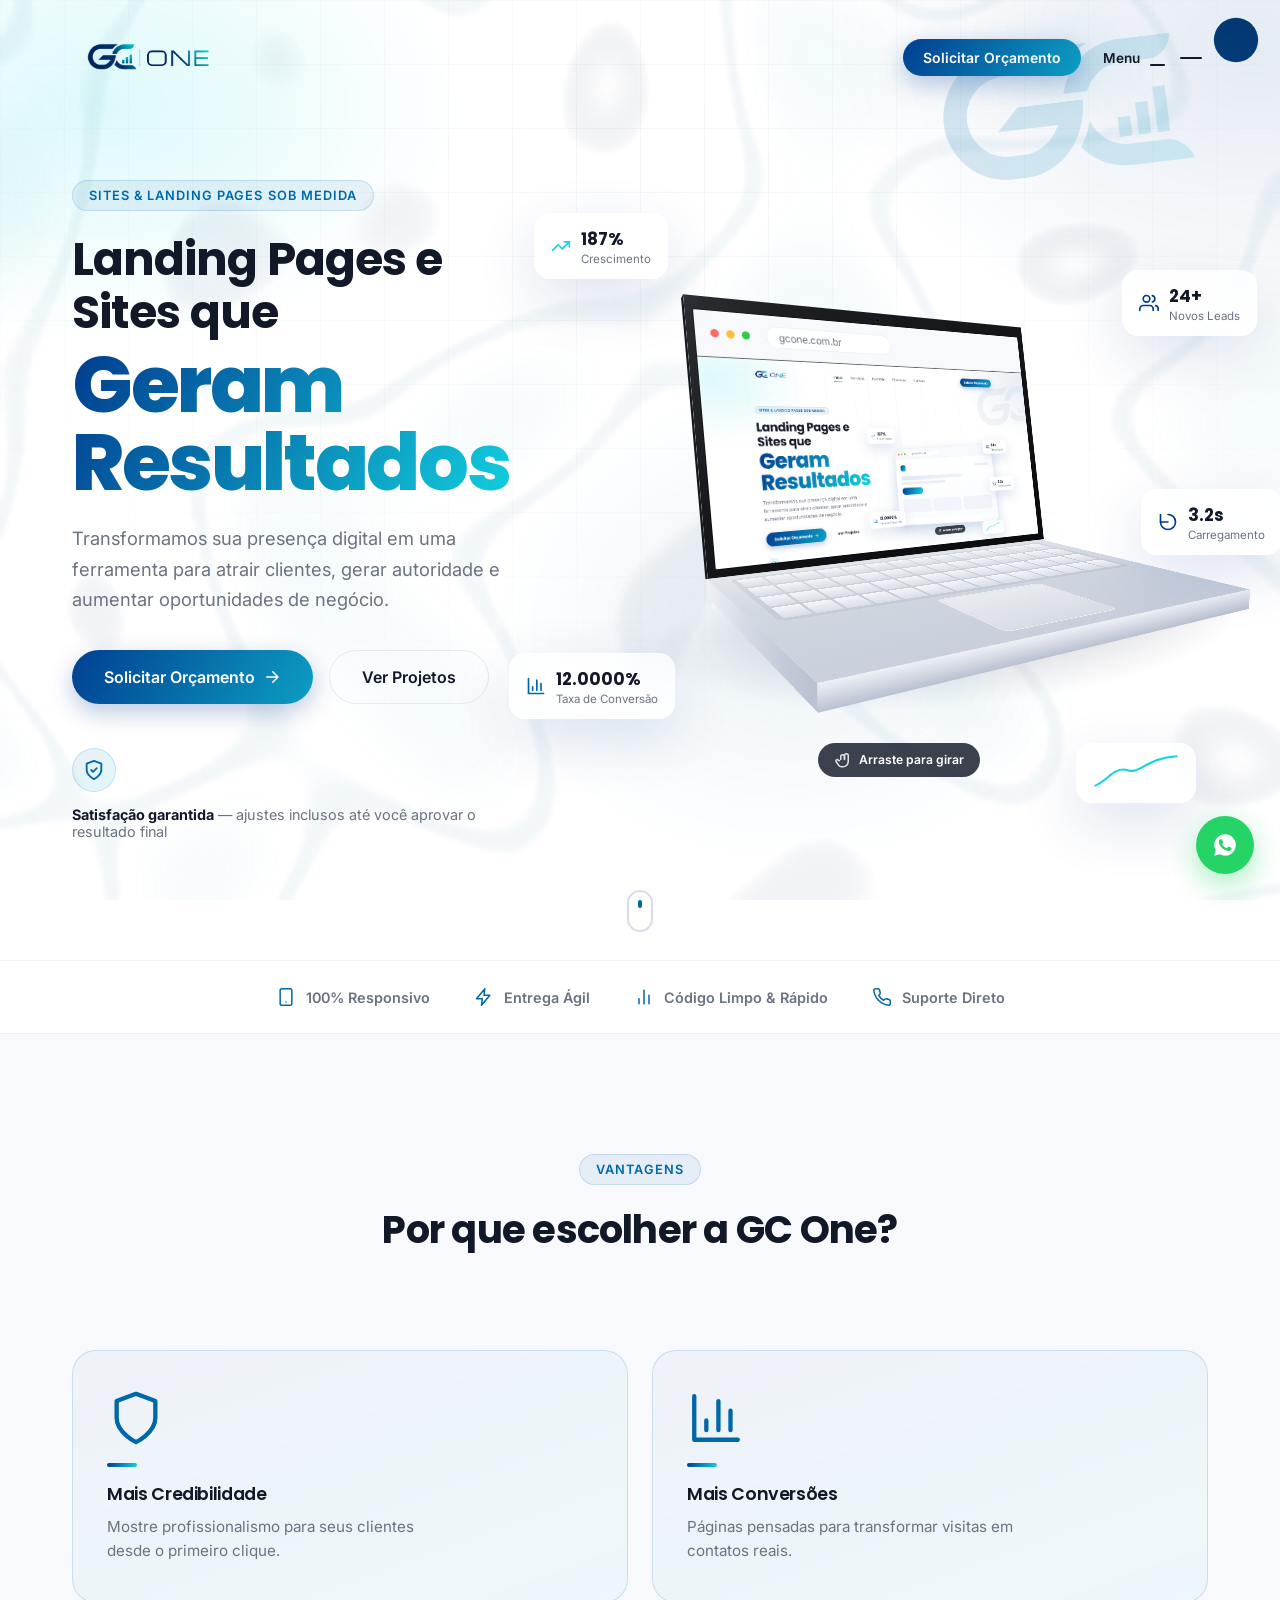
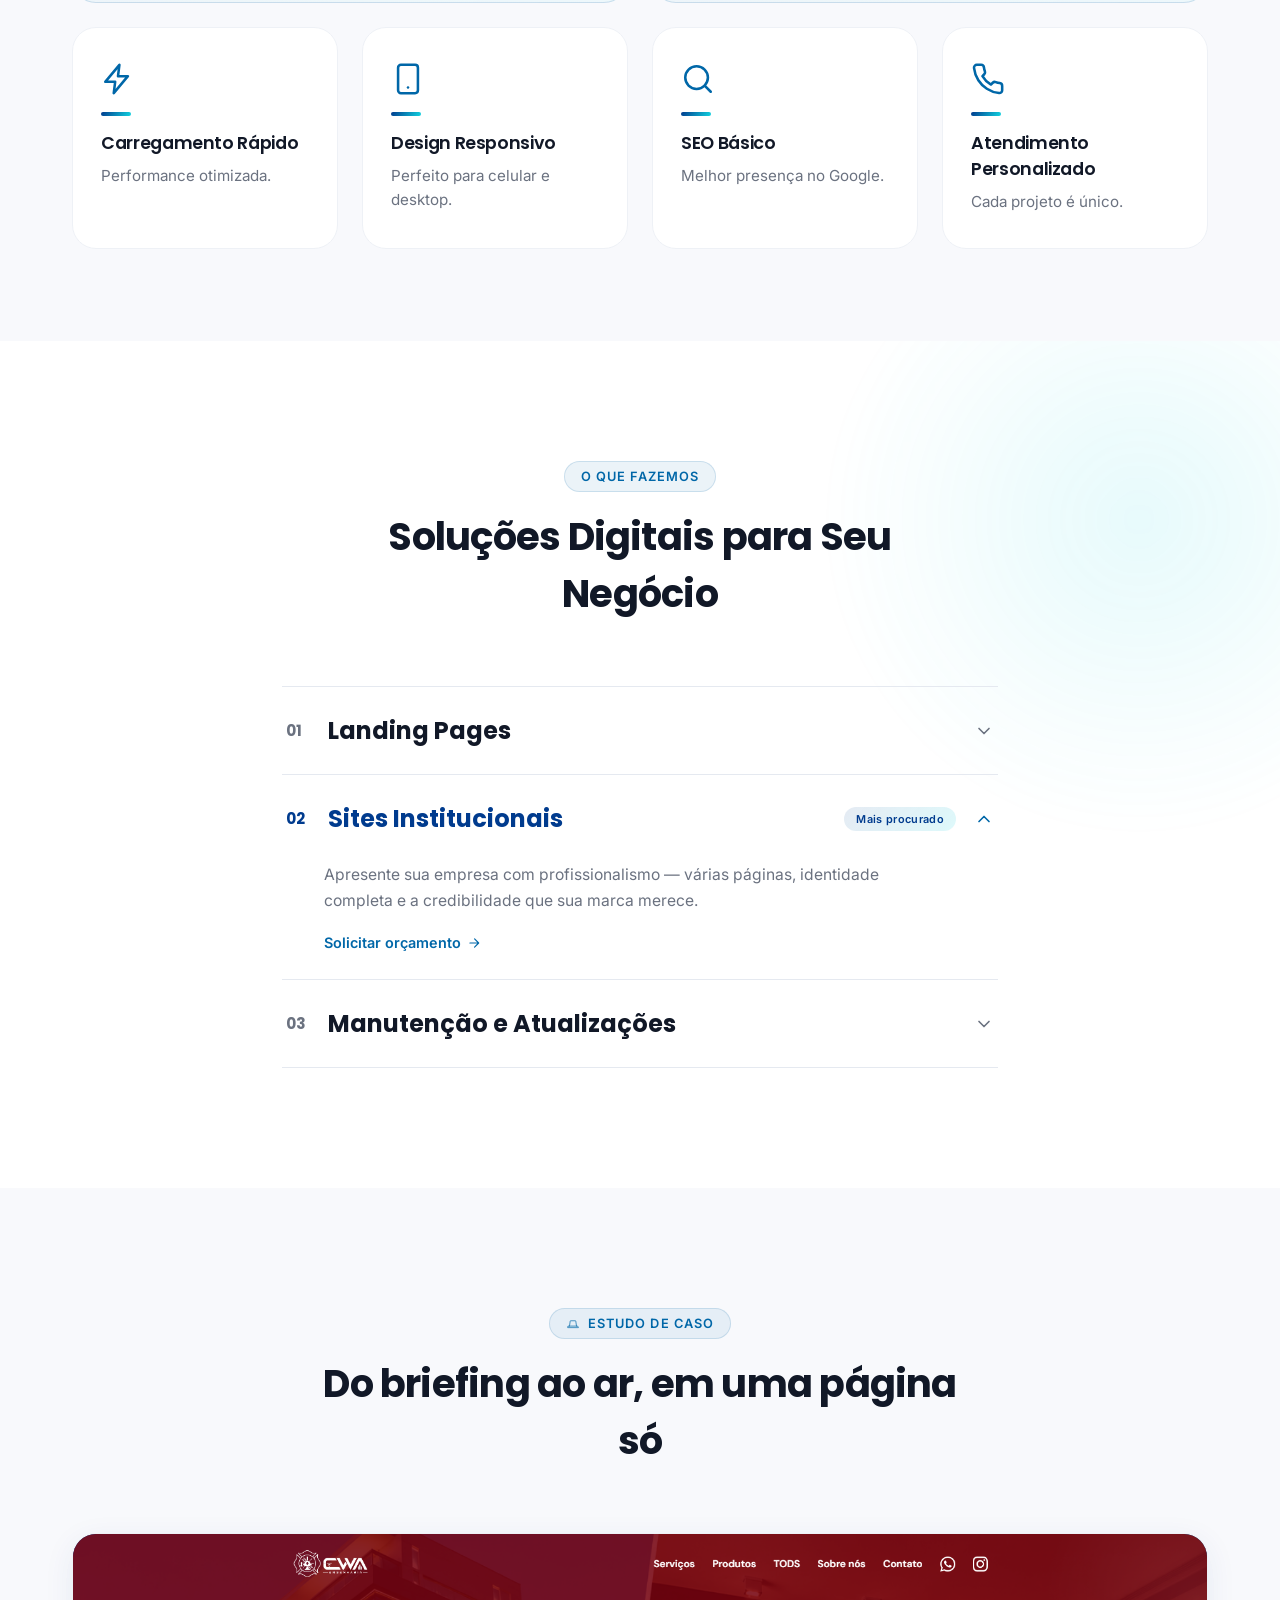
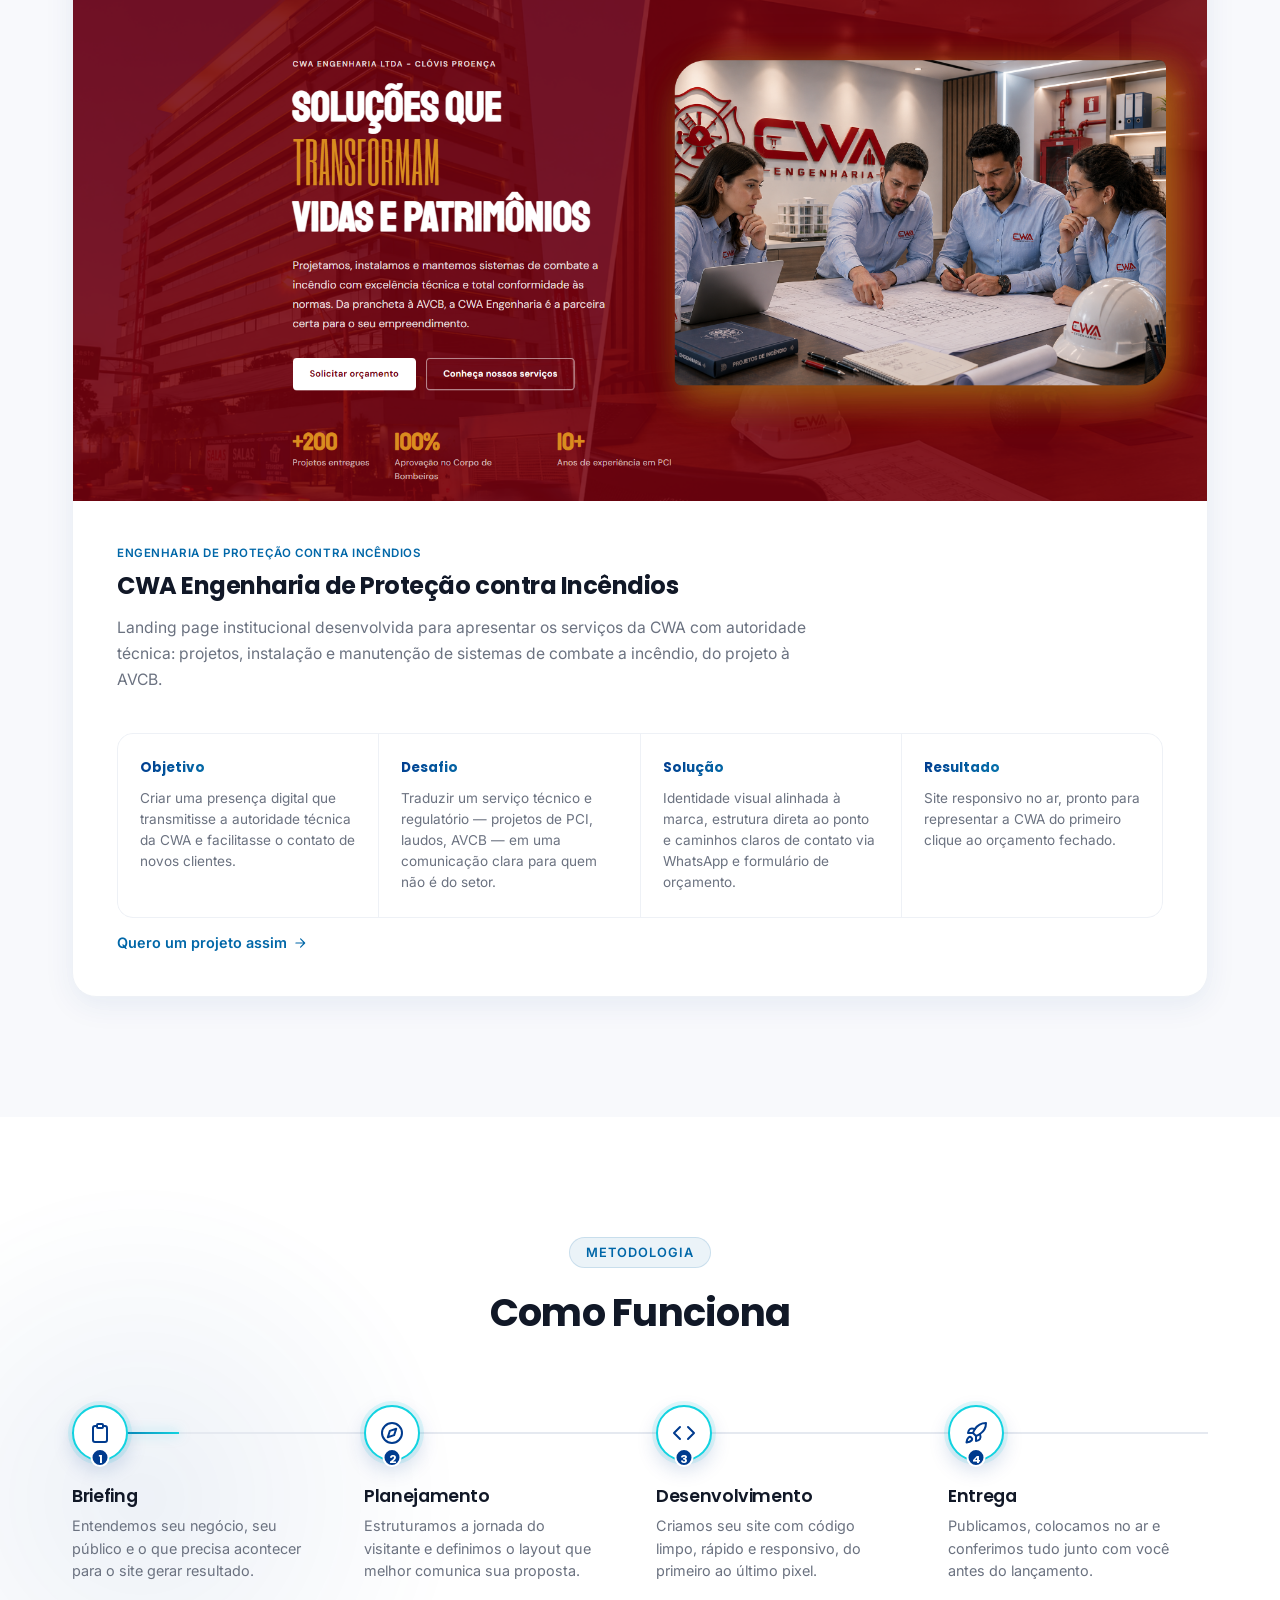
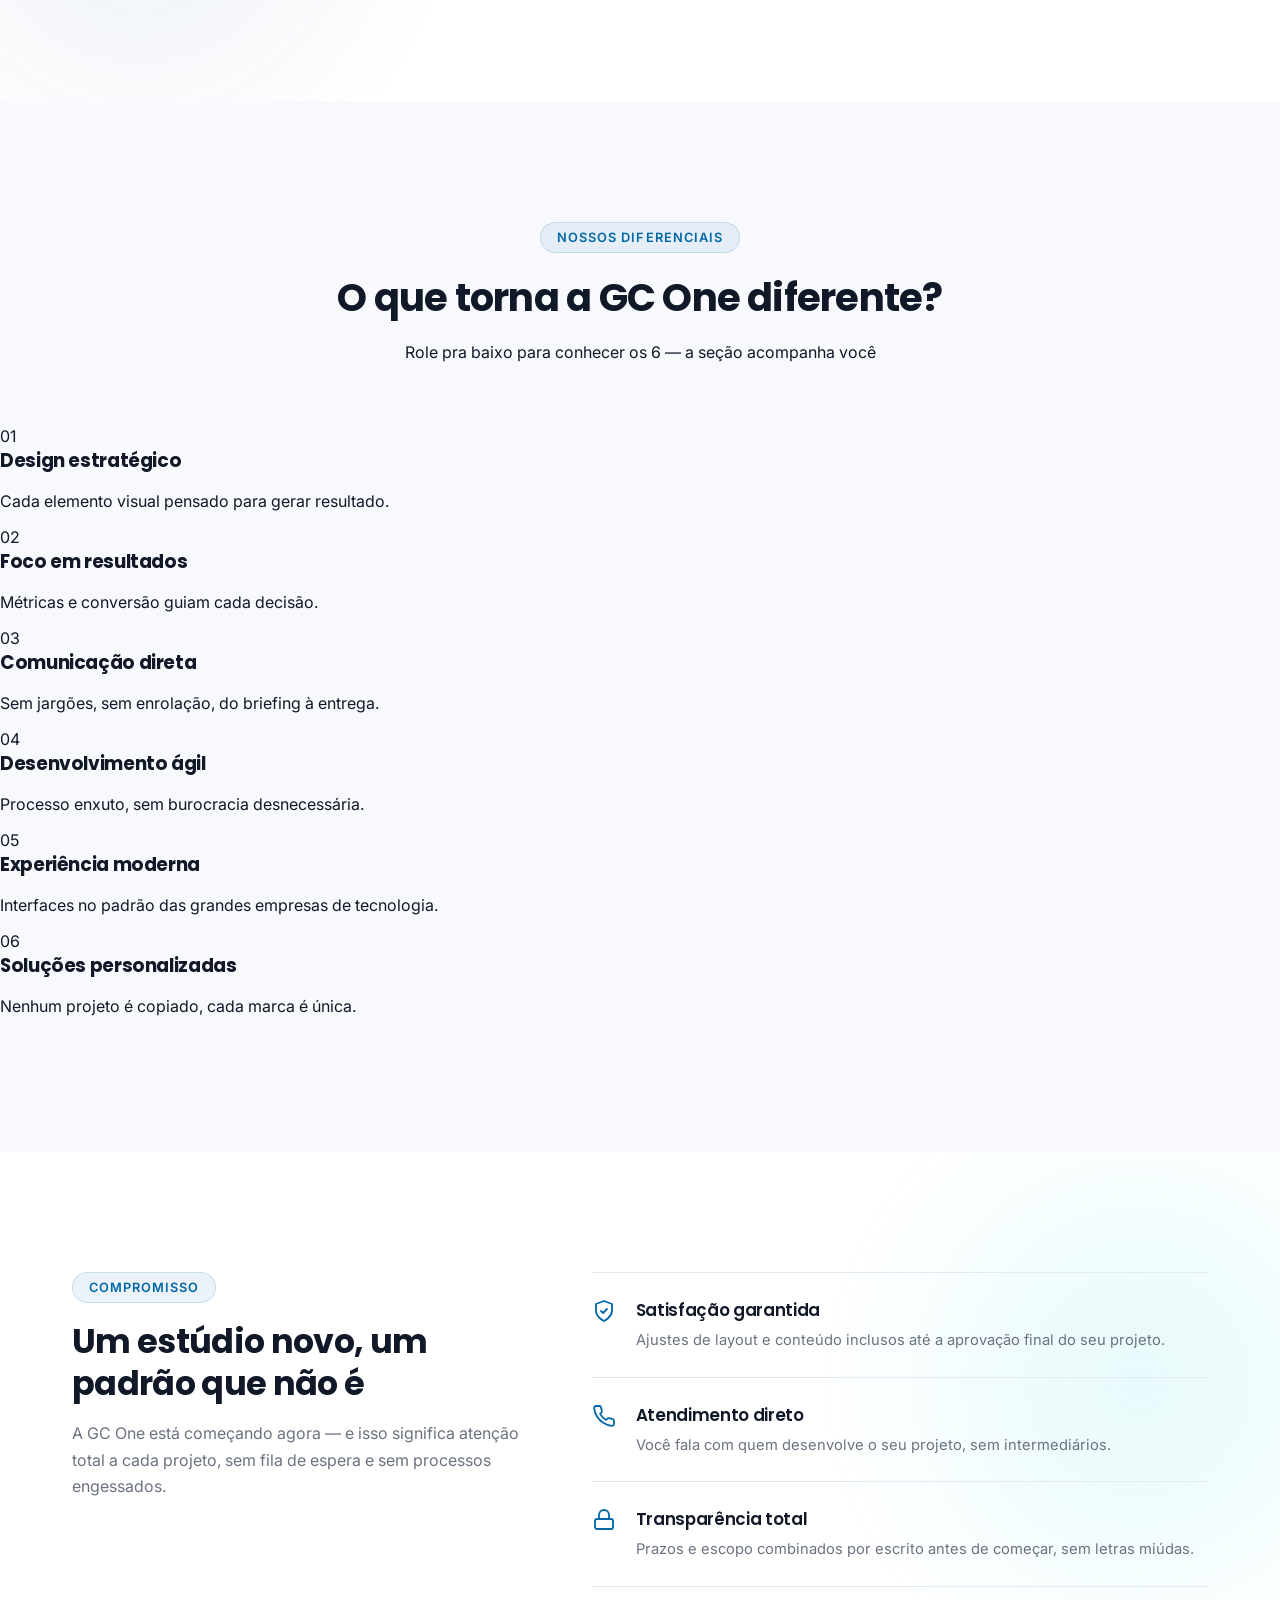
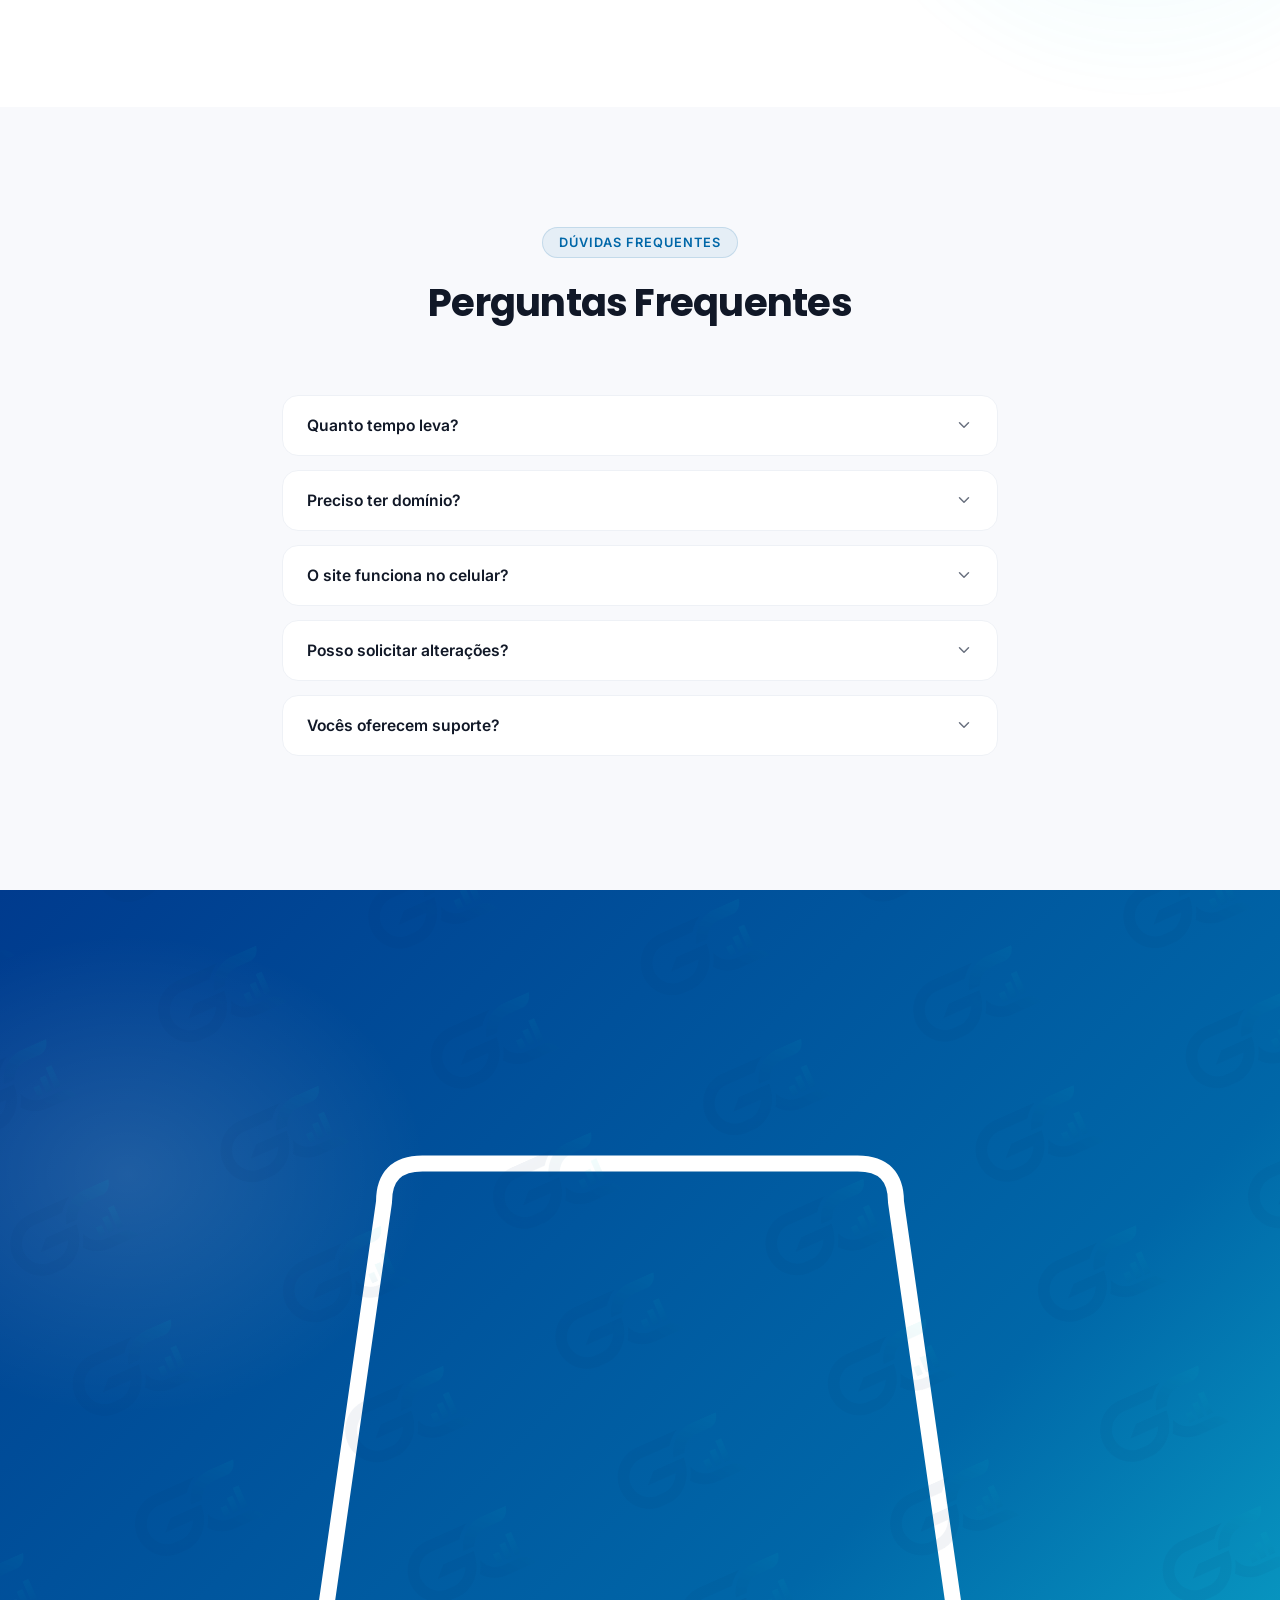
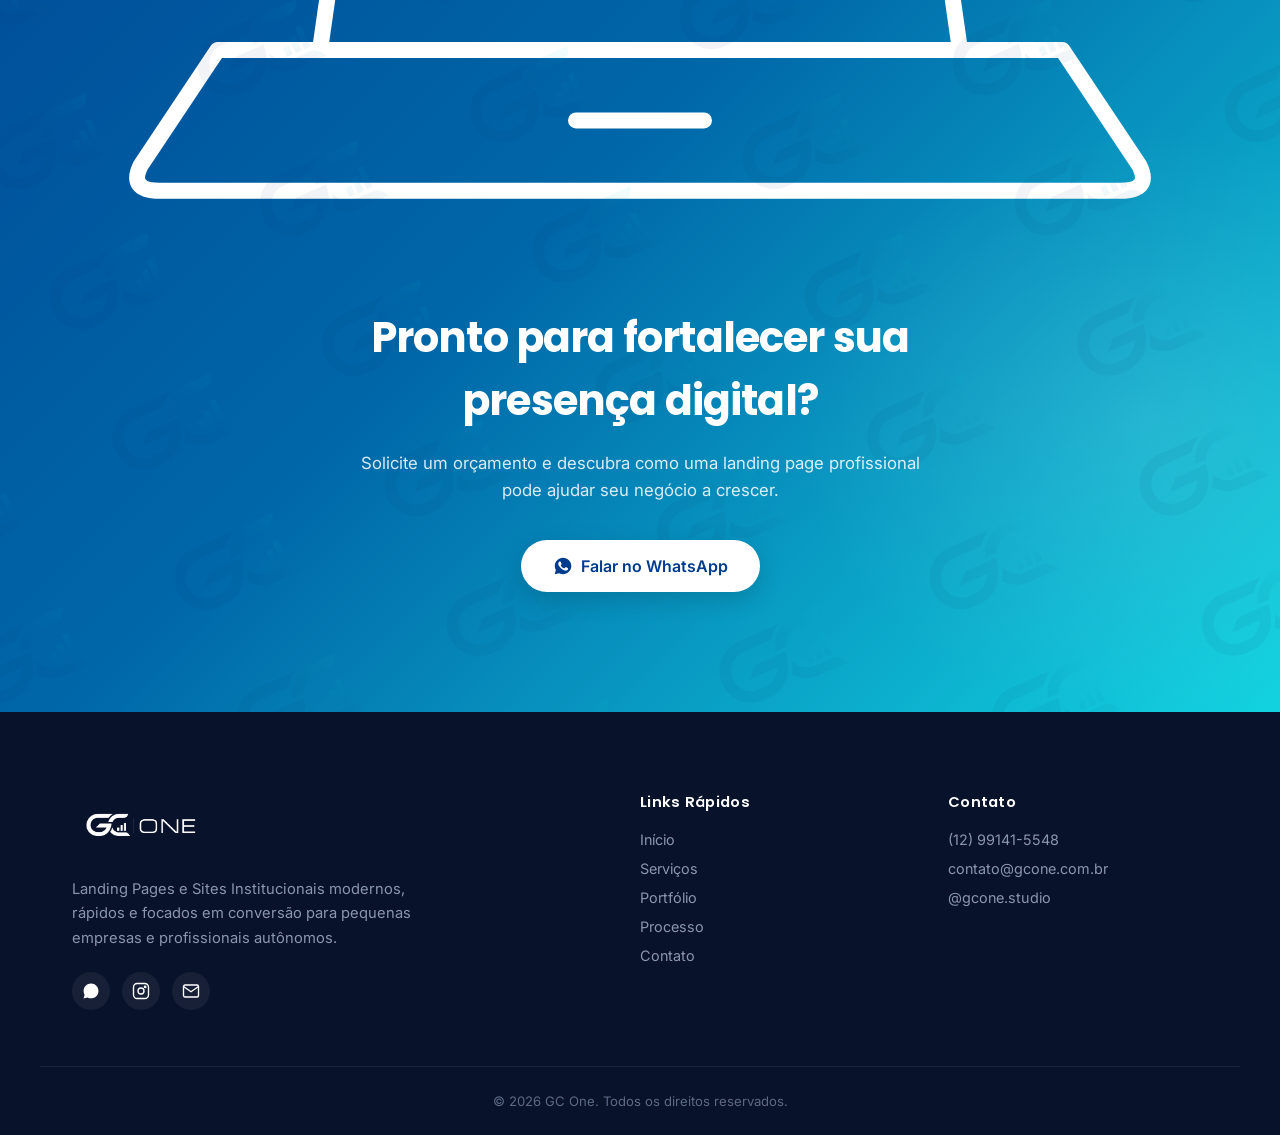
==== commit dc5f7da5: "Update" ====
--- a/index.html
+++ b/index.html
@@ -360,7 +360,10 @@
   <section class="section portfolio" id="portfolio">
     <div class="container">
       <div class="section-head" data-reveal="fade-up">
-        <span class="eyebrow">Estudo de caso</span>
+        <span class="eyebrow eyebrow-with-icon">
+          <svg width="14" height="14" viewBox="0 0 200 140" fill="none" stroke="currentColor" stroke-width="10" stroke-linecap="round" stroke-linejoin="round"><path d="M50 100 L60 30 Q60 24 66 24 L134 24 Q140 24 140 30 L150 100"/><path d="M34 100 L166 100 L178 118 Q180 122 175 122 L25 122 Q20 122 22 118 Z"/></svg>
+          Estudo de caso
+        </span>
         <h2>Do briefing ao ar, em uma página só</h2>
       </div>
 
@@ -448,52 +451,45 @@
   </section>
 
   <!-- ============ DIFERENCIAIS ============ -->
-  <section class="section differentials">
-    <div class="container">
-      <div class="section-head" data-reveal="fade-up">
-        <span class="eyebrow">Nossos diferenciais</span>
-        <h2>O que torna a GC One diferente?</h2>
-      </div>
-
-      <div class="diff-list">
-        <div class="diff-row" data-reveal="fade-up" data-delay="0">
-          <span class="diff-num">01</span>
-          <div class="diff-row-content">
+  <section class="section differentials" id="diferenciais">
+    <div class="diff-pin-wrapper" id="diffPinWrapper">
+      <div class="container">
+        <div class="section-head" data-reveal="fade-up">
+          <span class="eyebrow">Nossos diferenciais</span>
+          <h2>O que torna a GC One diferente?</h2>
+          <p class="diff-hint">Role pra baixo para conhecer os 6 <span class="diff-hint-desktop">— a seção acompanha você</span></p>
+        </div>
+      </div>
+
+      <div class="diff-track-viewport">
+        <div class="diff-track" id="diffTrack">
+          <div class="diff-panel">
+            <span class="diff-panel-num">01</span>
             <h3>Design estratégico</h3>
             <p>Cada elemento visual pensado para gerar resultado.</p>
           </div>
-        </div>
-        <div class="diff-row" data-reveal="fade-up" data-delay="60">
-          <span class="diff-num">02</span>
-          <div class="diff-row-content">
+          <div class="diff-panel">
+            <span class="diff-panel-num">02</span>
             <h3>Foco em resultados</h3>
             <p>Métricas e conversão guiam cada decisão.</p>
           </div>
-        </div>
-        <div class="diff-row" data-reveal="fade-up" data-delay="120">
-          <span class="diff-num">03</span>
-          <div class="diff-row-content">
+          <div class="diff-panel">
+            <span class="diff-panel-num">03</span>
             <h3>Comunicação direta</h3>
             <p>Sem jargões, sem enrolação, do briefing à entrega.</p>
           </div>
-        </div>
-        <div class="diff-row" data-reveal="fade-up" data-delay="0">
-          <span class="diff-num">04</span>
-          <div class="diff-row-content">
+          <div class="diff-panel">
+            <span class="diff-panel-num">04</span>
             <h3>Desenvolvimento ágil</h3>
             <p>Processo enxuto, sem burocracia desnecessária.</p>
           </div>
-        </div>
-        <div class="diff-row" data-reveal="fade-up" data-delay="60">
-          <span class="diff-num">05</span>
-          <div class="diff-row-content">
+          <div class="diff-panel">
+            <span class="diff-panel-num">05</span>
             <h3>Experiência moderna</h3>
             <p>Interfaces no padrão das grandes empresas de tecnologia.</p>
           </div>
-        </div>
-        <div class="diff-row" data-reveal="fade-up" data-delay="120">
-          <span class="diff-num">06</span>
-          <div class="diff-row-content">
+          <div class="diff-panel">
+            <span class="diff-panel-num">06</span>
             <h3>Soluções personalizadas</h3>
             <p>Nenhum projeto é copiado, cada marca é única.</p>
           </div>
@@ -592,6 +588,11 @@
   <section class="cta-final" id="contato">
     <div class="cta-mesh" aria-hidden="true"></div>
     <div class="cta-watermark" aria-hidden="true"></div>
+    <svg class="cta-laptop-motif" viewBox="0 0 200 140" aria-hidden="true">
+      <path d="M50 100 L60 30 Q60 24 66 24 L134 24 Q140 24 140 30 L150 100" fill="none" stroke="white" stroke-width="2.5" stroke-linecap="round" stroke-linejoin="round"/>
+      <path d="M34 100 L166 100 L178 118 Q180 122 175 122 L25 122 Q20 122 22 118 Z" fill="none" stroke="white" stroke-width="2.5" stroke-linecap="round" stroke-linejoin="round"/>
+      <line x1="90" y1="111" x2="110" y2="111" stroke="white" stroke-width="2.5" stroke-linecap="round"/>
+    </svg>
     <div class="container cta-inner" data-reveal="fade-up">
       <h2>Pronto para fortalecer sua presença digital?</h2>
       <p>Solicite um orçamento e descubra como uma landing page profissional pode ajudar seu negócio a crescer.</p>
--- a/styles.css
+++ b/styles.css
@@ -232,48 +232,105 @@
 .logo-img{ width:150px; height:auto; display:block; }
 .footer-brand .logo-img{ width:135px; }
 
-.main-nav{ display:flex; align-items:center; gap:36px; margin:0 auto; }
-.nav-link{
-  font-size:0.95rem; font-weight:500; color:var(--text-soft);
-  position:relative; padding:6px 0;
+.header-actions{ display:flex; align-items:center; gap:16px; }
+
+/* ---- Menu trigger — visible at every screen size ---- */
+.menu-trigger{
+  display:flex; align-items:center; gap:10px;
+  padding:8px 6px;
+}
+.menu-trigger-line{
+  display:block; width:22px; height:2px; background:var(--text); border-radius:1px;
+  transition:transform .35s var(--ease), opacity .3s var(--ease), background .3s var(--ease);
+}
+.menu-trigger-line:nth-child(2){ width:15px; align-self:flex-end; }
+.menu-trigger{ flex-direction:row-reverse; }
+.menu-trigger .menu-trigger-line + .menu-trigger-line{ margin-right:5px; }
+.menu-trigger-label{
+  font-size:0.85rem; font-weight:600; color:var(--text);
+  transition:opacity .3s var(--ease);
+}
+.menu-trigger:hover .menu-trigger-line{ background:var(--blue-petrol); }
+
+/* When the overlay is open, morph the two lines into an X and hide the label */
+.menu-trigger.is-active .menu-trigger-line:nth-child(2){ width:22px; }
+.menu-trigger.is-active .menu-trigger-line:first-child{ transform:translateY(3.5px) rotate(45deg); }
+.menu-trigger.is-active .menu-trigger-line:nth-child(2){ transform:translateY(-3.5px) rotate(-45deg); }
+.menu-trigger.is-active .menu-trigger-label{ opacity:0; }
+
+/* ============================================================
+   Full-screen navigation overlay
+============================================================ */
+.nav-overlay{
+  position:fixed; inset:0; z-index:2000;
+  background:linear-gradient(155deg, #04122E 0%, #003B8E 65%, #045C8C 100%);
+  clip-path:circle(2% at calc(100% - 44px) 40px);
+  transition:clip-path .7s cubic-bezier(.65,0,.35,1);
+  overflow:hidden;
+}
+.nav-overlay.is-open{ clip-path:circle(150% at calc(100% - 44px) 40px); }
+
+.nav-overlay-mesh{
+  position:absolute; inset:0; pointer-events:none;
+  background:
+    radial-gradient(600px 500px at 85% 15%, rgba(18,211,224,0.16), transparent 60%),
+    radial-gradient(500px 400px at 10% 85%, rgba(18,211,224,0.10), transparent 60%);
+}
+
+.nav-overlay-inner{
+  position:relative; height:100%;
+  display:flex; flex-direction:column;
+  padding-top:calc(24px + env(safe-area-inset-top));
+  padding-bottom:calc(24px + env(safe-area-inset-bottom));
+}
+.nav-overlay-top{
+  display:flex; align-items:center; justify-content:space-between;
+  padding:12px 0 0;
+}
+.nav-overlay-logo .logo-img{ width:130px; }
+.nav-overlay-close{
+  color:#fff; width:44px; height:44px; display:flex; align-items:center; justify-content:center;
+  border-radius:50%; transition:transform .35s var(--ease), background .3s var(--ease);
+}
+.nav-overlay-close:hover{ transform:rotate(90deg); background:rgba(255,255,255,0.1); }
+
+.nav-overlay-links{
+  flex:1; display:flex; flex-direction:column; justify-content:center;
+  gap:6px;
+}
+.nav-overlay-link{ overflow:hidden; }
+.nav-overlay-link-inner{
+  display:block;
+  font-family:var(--font-display); font-weight:700;
+  font-size:clamp(2.4rem, 7vw, 4.6rem); line-height:1.28;
+  color:rgba(255,255,255,0.55);
+  letter-spacing:-0.02em;
+  transition:color .4s var(--ease), transform .4s var(--ease), padding-left .4s var(--ease);
+}
+.nav-overlay-link:hover .nav-overlay-link-inner{
+  color:#fff; padding-left:18px;
+  background:linear-gradient(90deg, #fff, var(--cyan));
+  -webkit-background-clip:text; background-clip:text; -webkit-text-fill-color:transparent;
+}
+
+.nav-overlay-footer{
+  display:flex; align-items:center; justify-content:space-between; flex-wrap:wrap; gap:20px;
+  padding-top:20px; border-top:1px solid rgba(255,255,255,0.14);
+}
+.nav-overlay-social{ display:flex; gap:24px; }
+.nav-overlay-social a{
+  color:rgba(255,255,255,0.75); font-size:0.9rem; font-weight:500;
   transition:color .25s var(--ease);
 }
-.nav-link::after{
-  content:''; position:absolute; left:0; bottom:-2px; width:0; height:2px;
-  background:var(--gradient-brand-diag); border-radius:2px;
-  transition:width .3s var(--ease);
-}
-.nav-link:hover, .nav-link.active{ color:var(--text); }
-.nav-link:hover::after, .nav-link.active::after{ width:100%; }
-
-.header-actions{ display:flex; align-items:center; gap:14px; }
-
-.menu-toggle{
-  display:none; flex-direction:column; justify-content:center; align-items:center; gap:5px;
-  width:44px; height:44px; margin:-3px -6px -3px 0;
-}
-.menu-toggle span{
-  display:block; width:22px; height:2px; background:var(--text); margin:0 auto;
-  transition:transform .3s var(--ease), opacity .3s var(--ease);
-}
-.menu-toggle.open span:nth-child(1){ transform:translateY(7px) rotate(45deg); }
-.menu-toggle.open span:nth-child(2){ opacity:0; }
-.menu-toggle.open span:nth-child(3){ transform:translateY(-7px) rotate(-45deg); }
-
-.mobile-nav{
-  display:flex; flex-direction:column; gap:4px;
-  max-height:0; overflow:hidden; opacity:0;
-  transition:max-height .4s var(--ease), opacity .3s var(--ease);
-  background:rgba(255,255,255,0.98); backdrop-filter:blur(20px);
-}
-.mobile-nav.open{ max-height:480px; opacity:1; padding:12px 24px calc(24px + env(safe-area-inset-bottom)); border-top:1px solid #EEF1F6; }
-.mobile-nav .nav-link{ padding:12px 0; border-bottom:1px solid #F1F3F8; }
-.mobile-nav .btn{ margin-top:14px; }
+.nav-overlay-social a:hover{ color:#fff; }
 
 @media(max-width:900px){
-  .main-nav{ display:none; }
   .header-actions .btn-primary{ display:none; }
-  .menu-toggle{ display:flex; }
+}
+@media(max-width:600px){
+  .nav-overlay-link-inner{ font-size:clamp(2rem, 9vw, 2.8rem); }
+  .nav-overlay-links{ gap:2px; }
+  .nav-overlay-footer{ flex-direction:column; align-items:flex-start; }
 }
 
 /* ============================================================
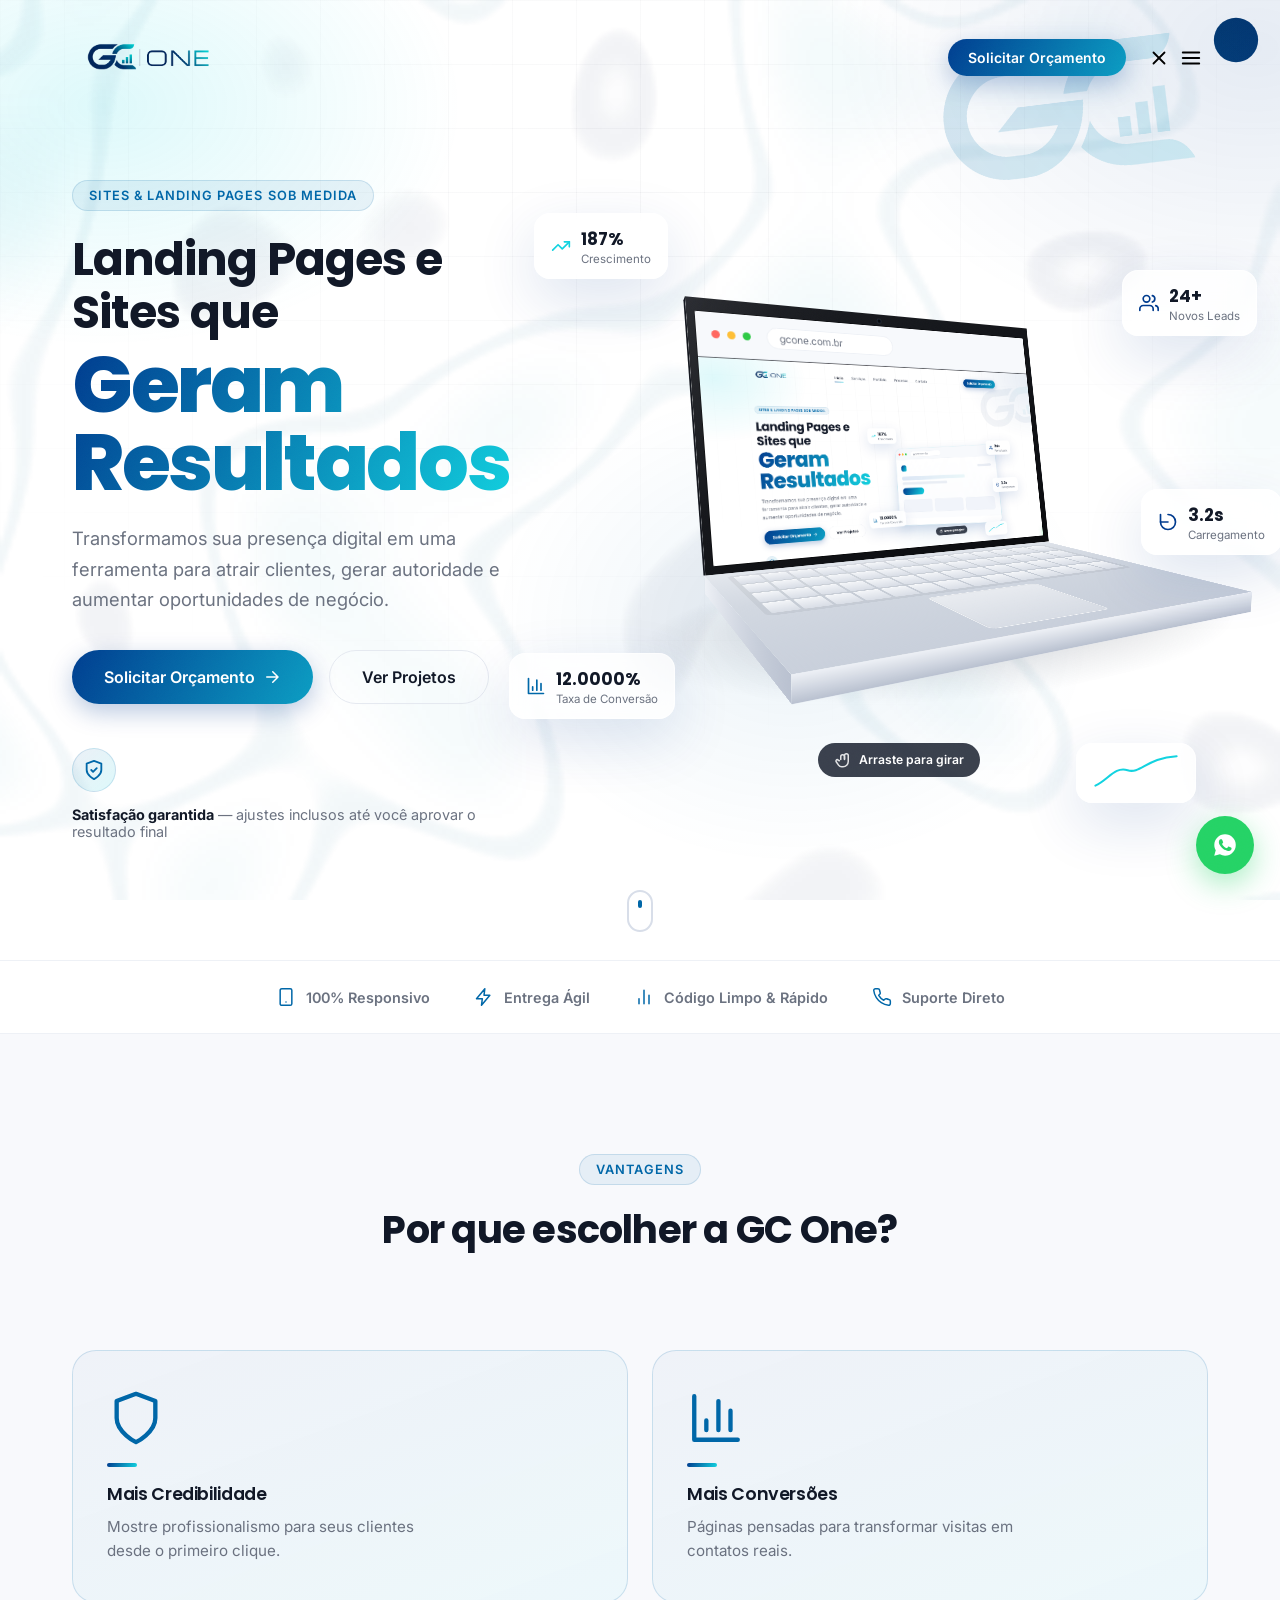
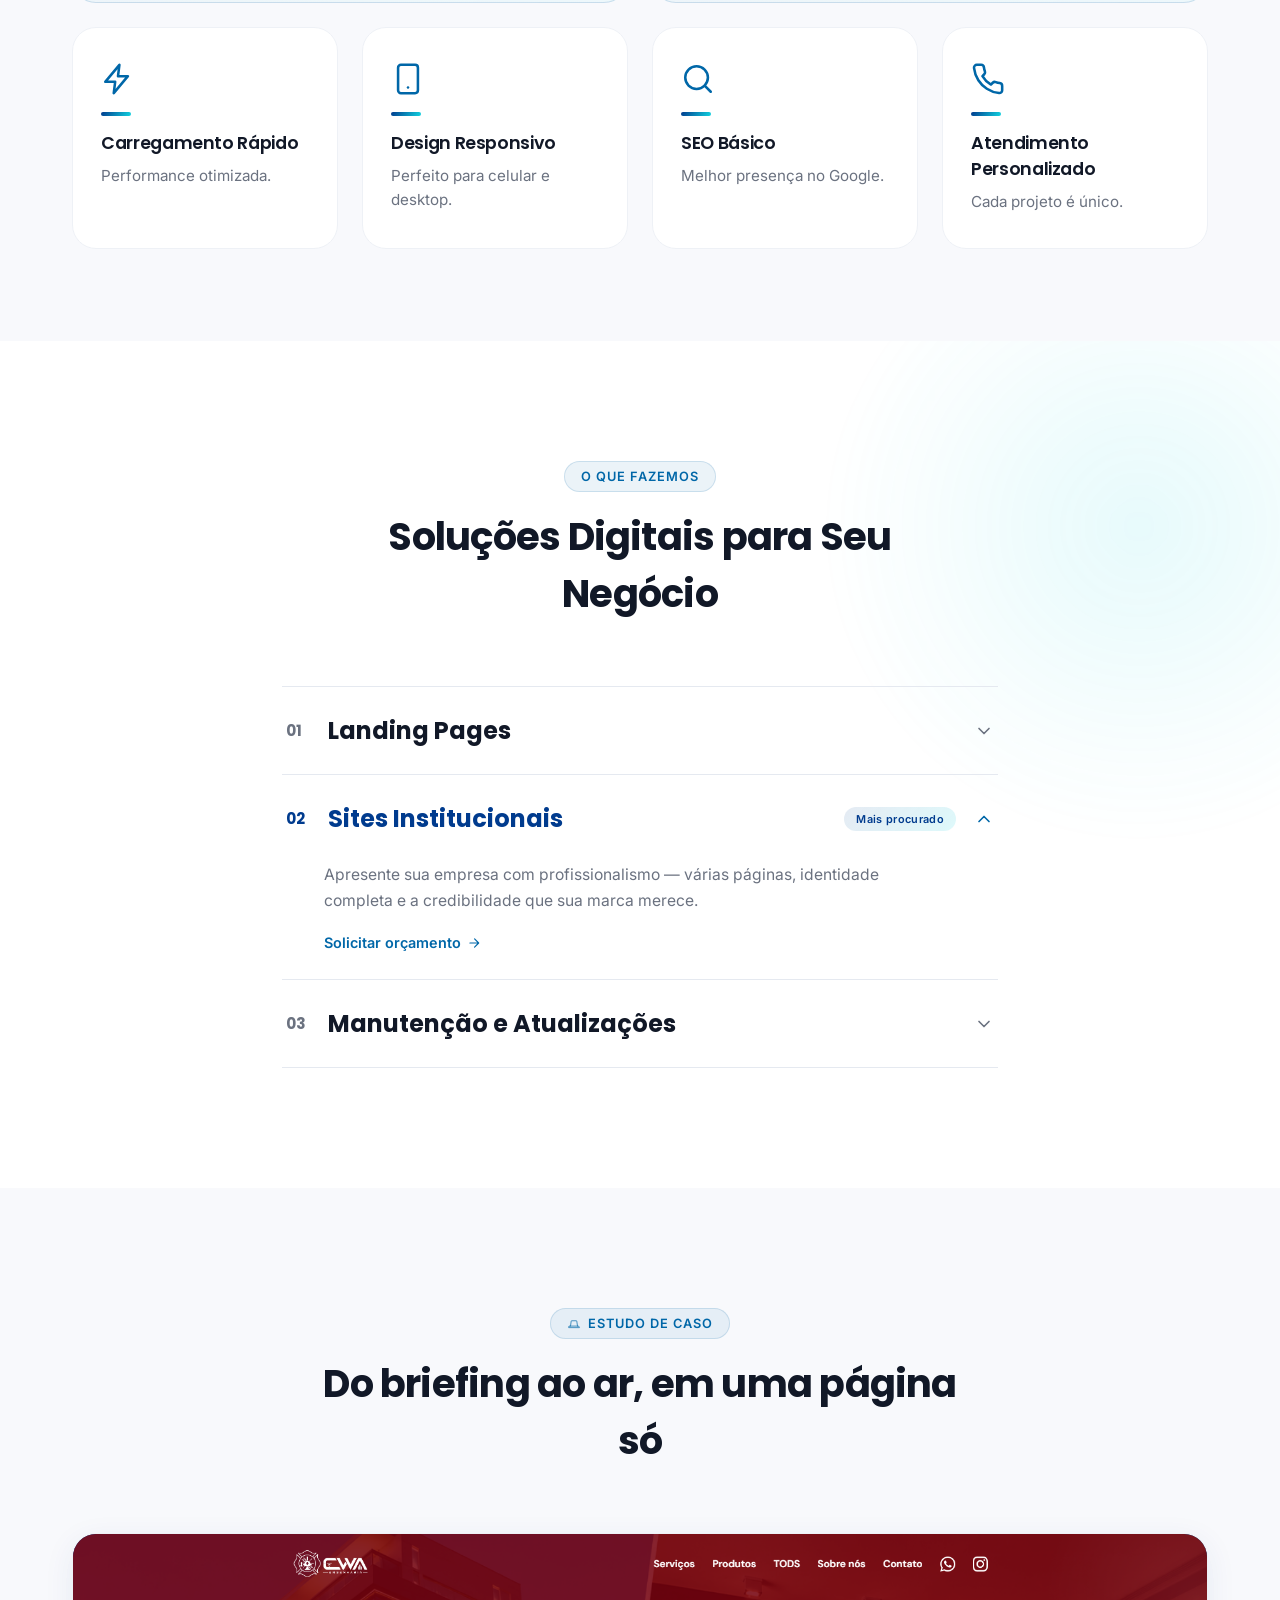
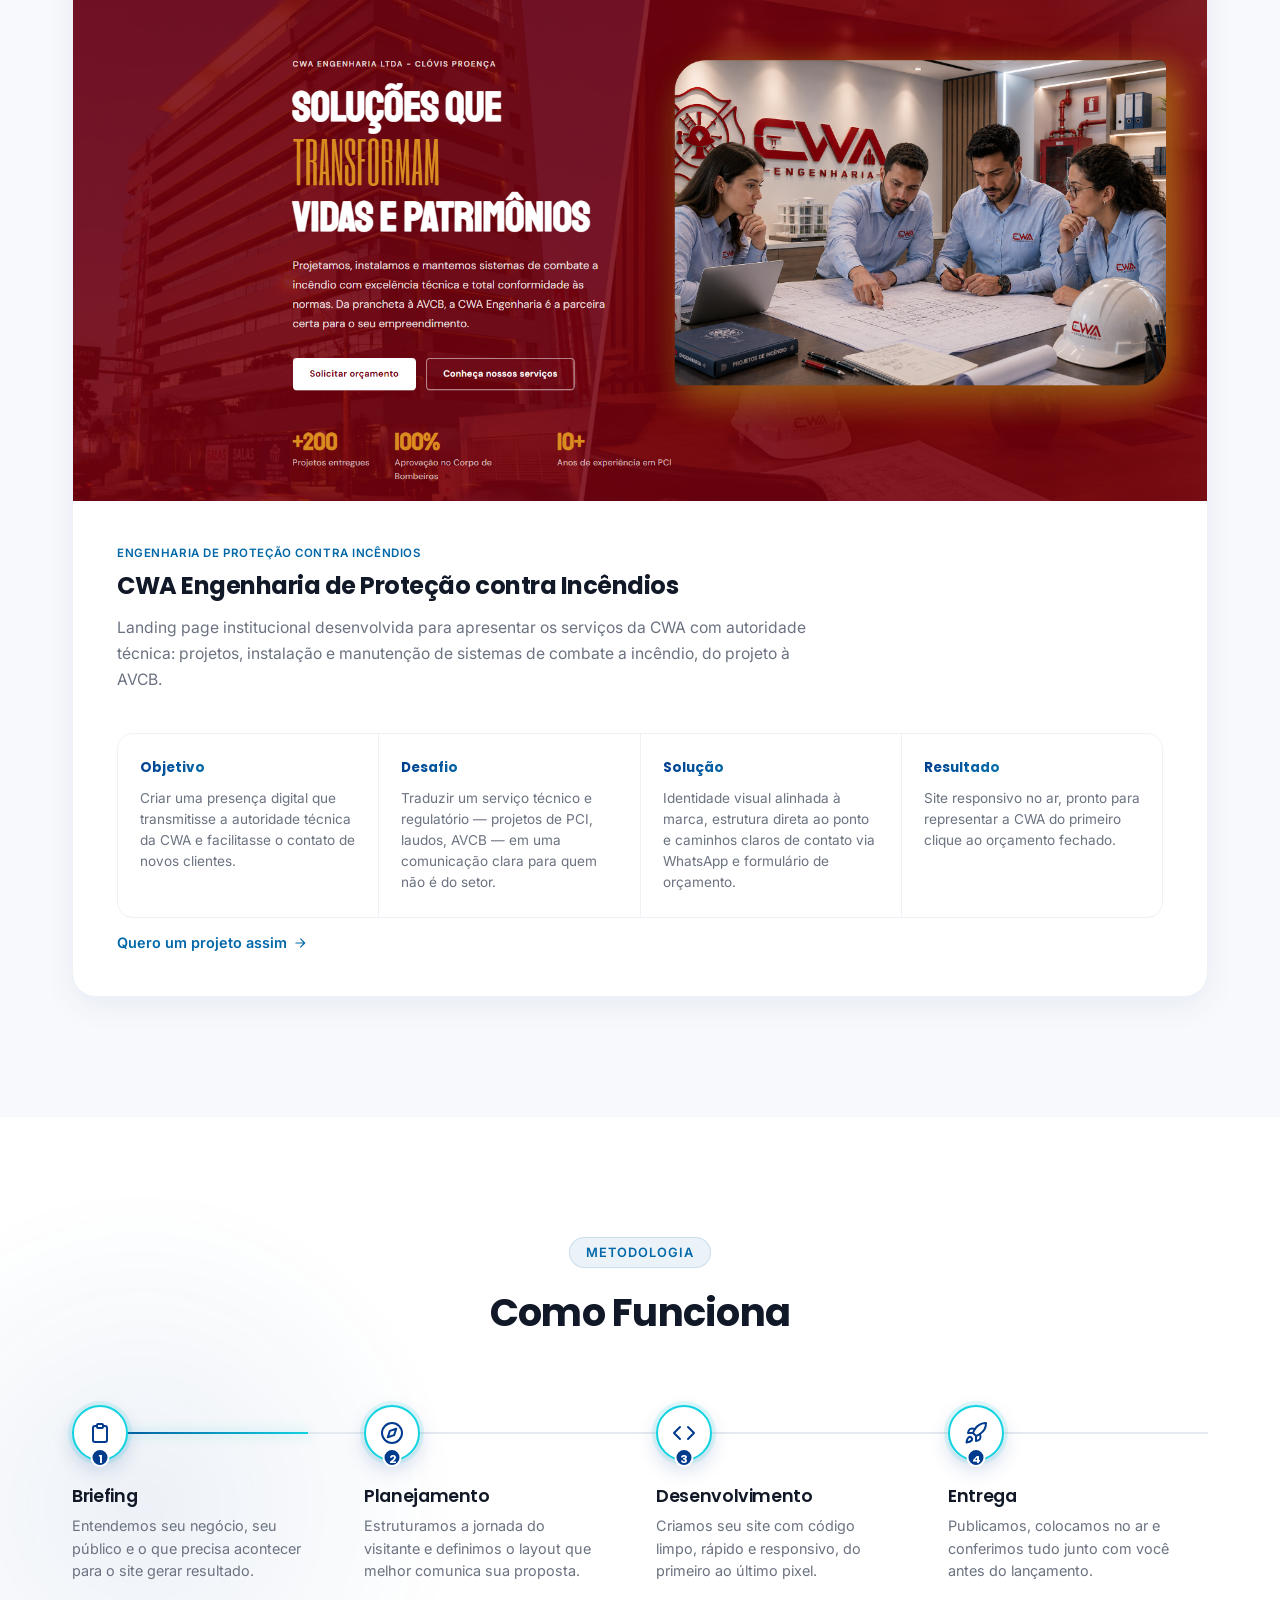
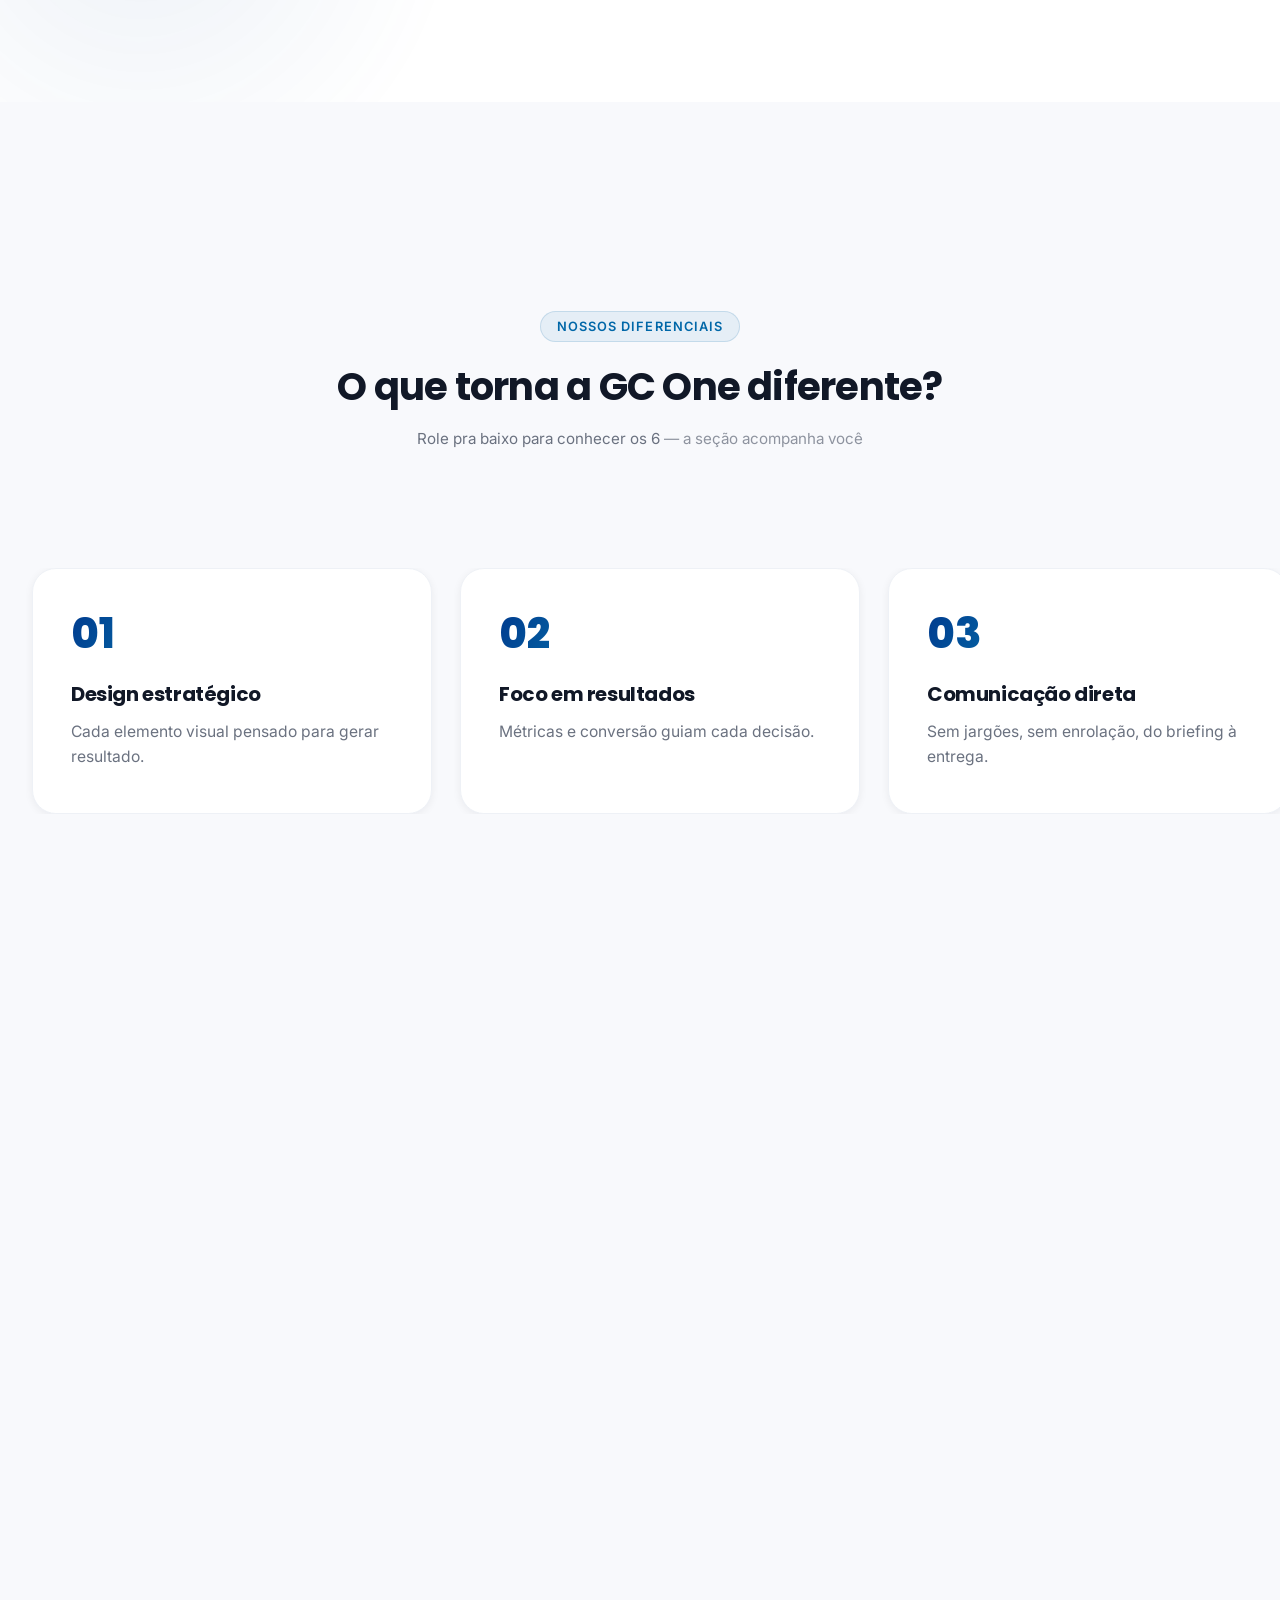
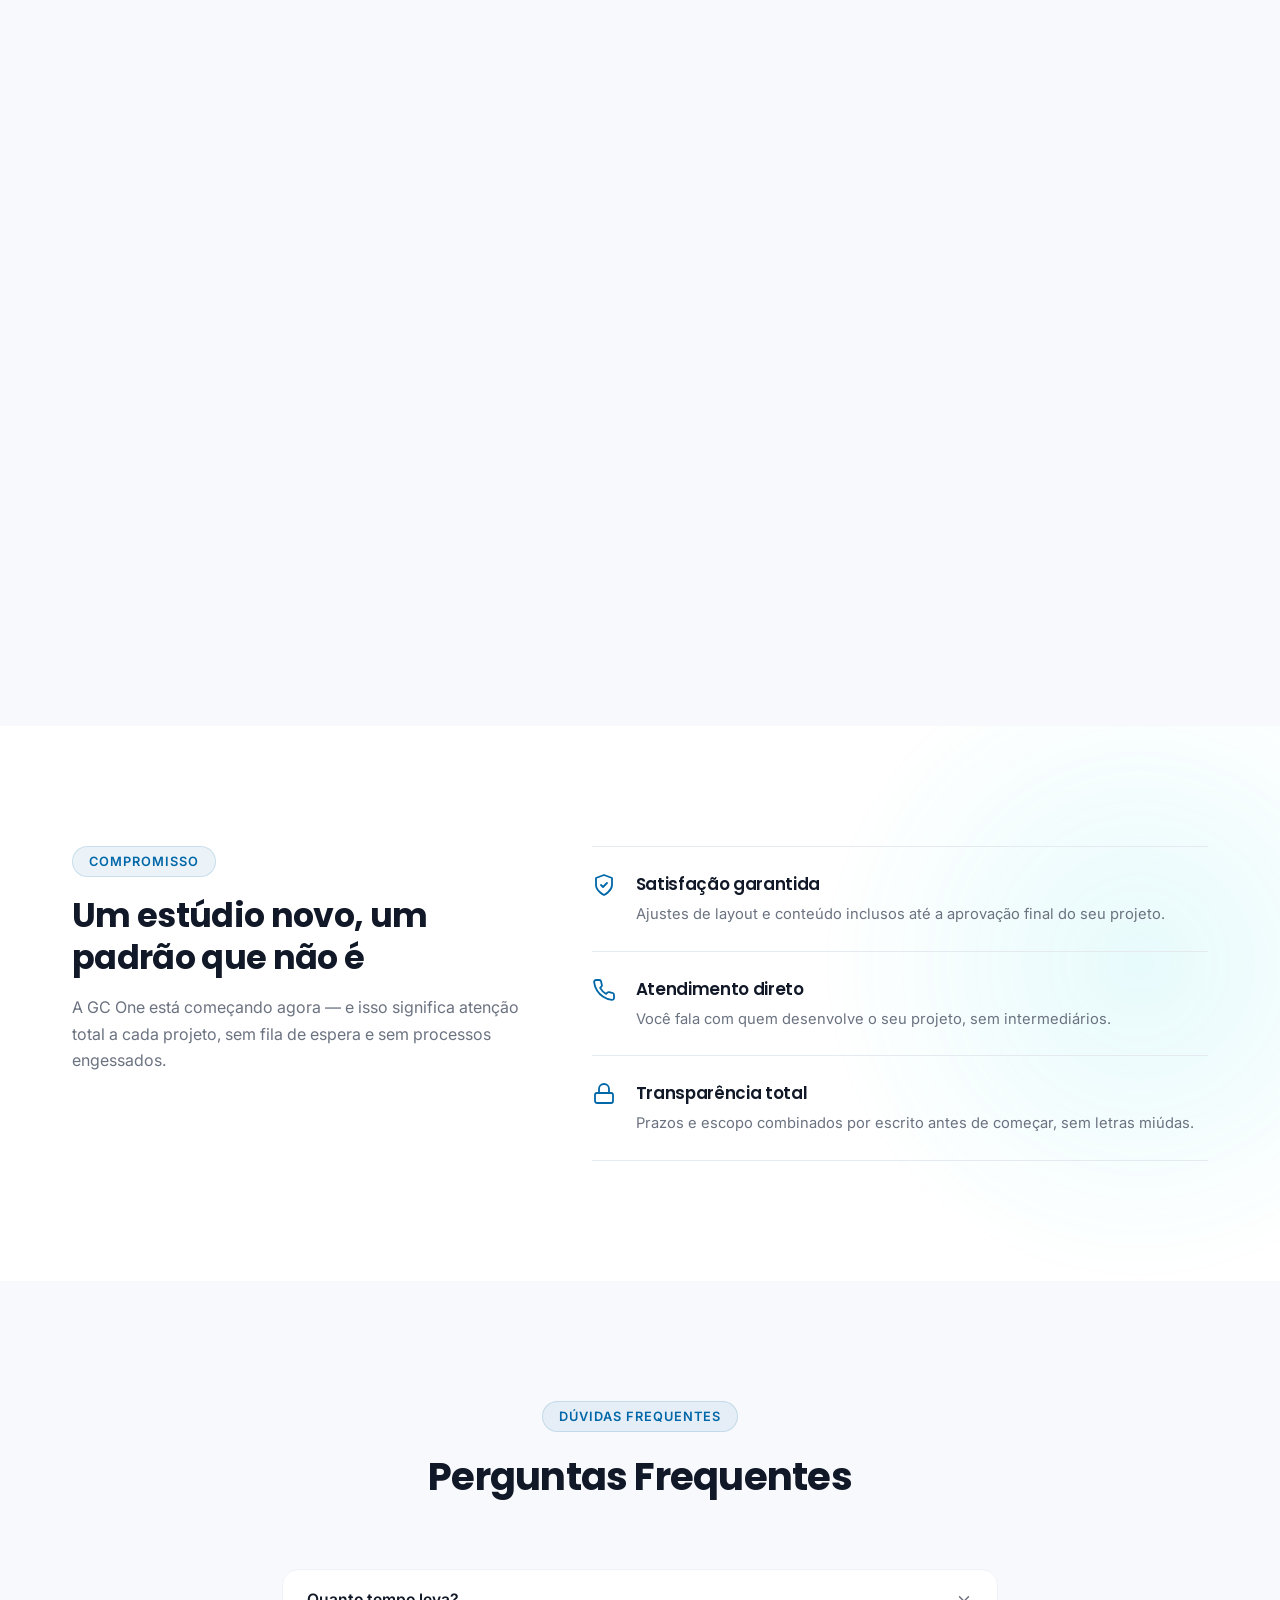
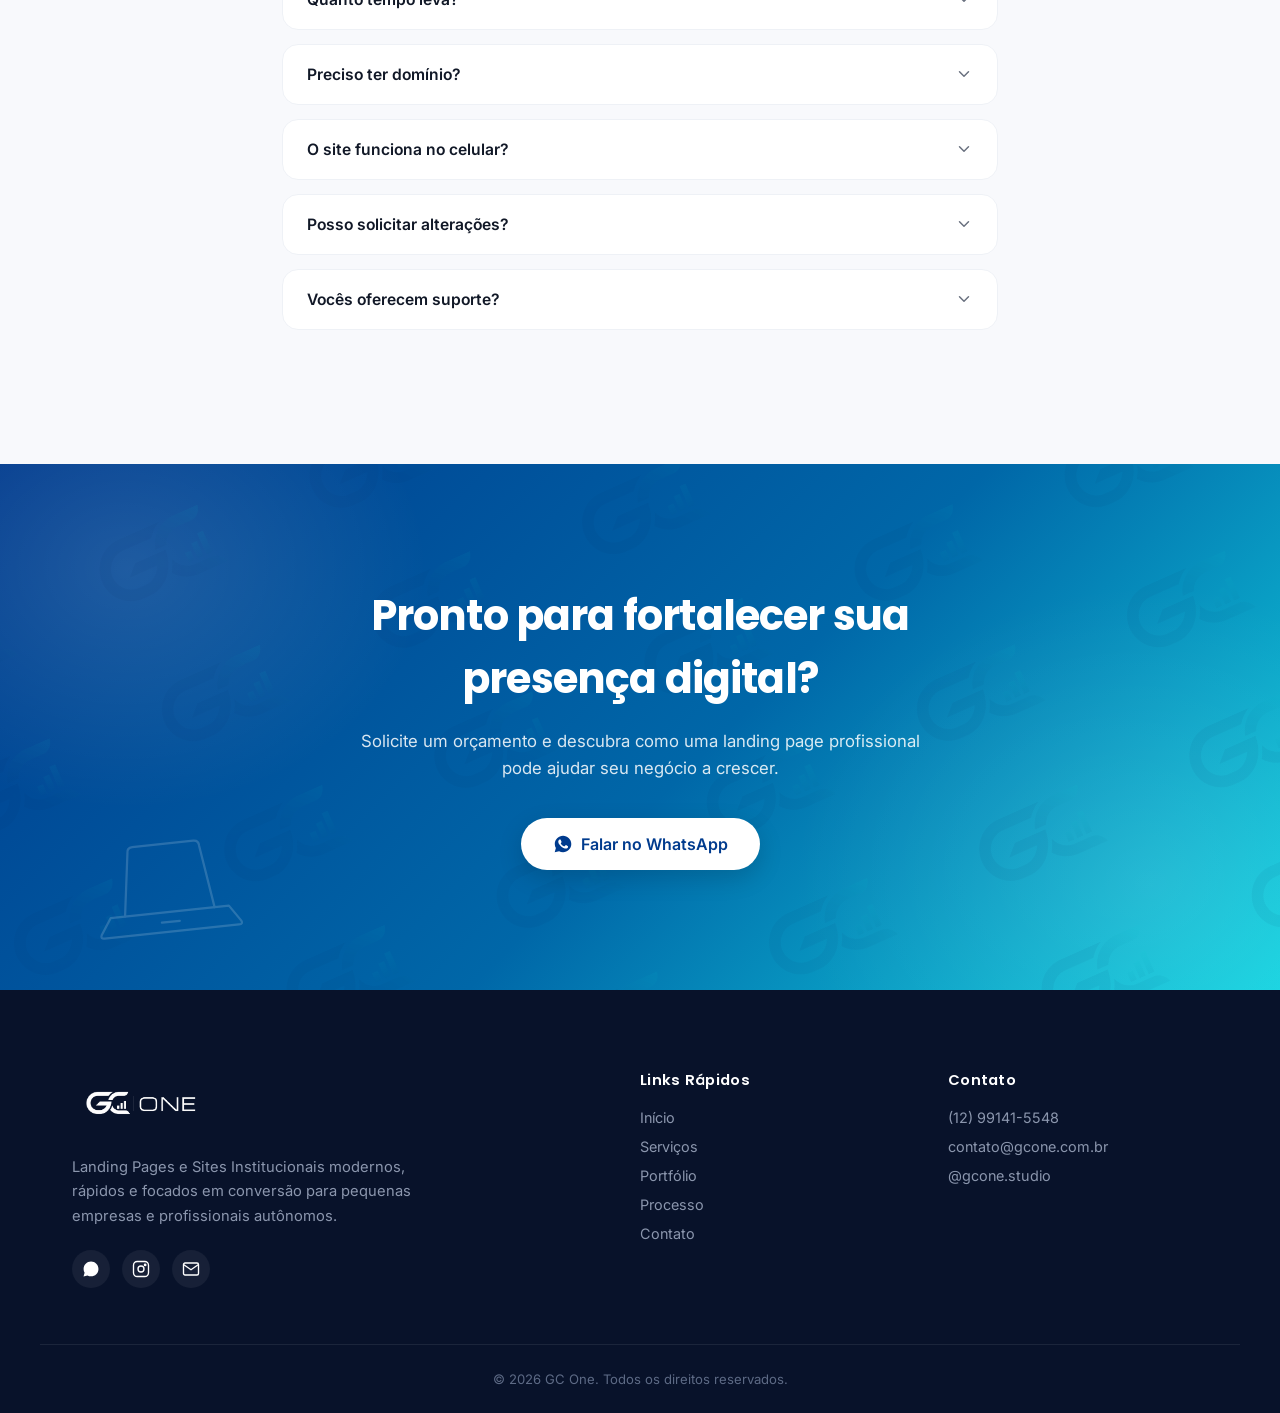
==== commit e3aece41: "Update" ====
--- a/index.html
+++ b/index.html
@@ -42,10 +42,6 @@
 <!-- Grain / noise overlay for premium texture -->
 <div class="noise-overlay" aria-hidden="true"></div>
 
-<!-- ============ CUSTOM CURSOR (desktop / fine-pointer only) ============ -->
-<div class="custom-cursor-dot" id="cursorDot" aria-hidden="true"></div>
-<div class="custom-cursor-ring" id="cursorRing" aria-hidden="true"></div>
-
 <!-- ============ TOP SCROLL PROGRESS BAR ============ -->
 <div class="scroll-progress" aria-hidden="true"><span id="scrollProgressFill"></span></div>
 
@@ -61,9 +57,8 @@
         <span>Solicitar Orçamento</span>
       </a>
       <button class="menu-trigger" id="menuTrigger" aria-label="Abrir menu" aria-expanded="false" aria-controls="navOverlay">
-        <span class="menu-trigger-line"></span>
-        <span class="menu-trigger-line"></span>
-        <span class="menu-trigger-label">Menu</span>
+        <svg class="menu-trigger-icon" width="22" height="22" viewBox="0 0 24 24" fill="none" stroke="currentColor" stroke-width="2" stroke-linecap="round"><line x1="3" y1="6" x2="21" y2="6"/><line x1="3" y1="12" x2="21" y2="12"/><line x1="3" y1="18" x2="21" y2="18"/></svg>
+        <svg class="menu-trigger-icon menu-trigger-icon-close" width="22" height="22" viewBox="0 0 24 24" fill="none" stroke="currentColor" stroke-width="2" stroke-linecap="round"><line x1="18" y1="6" x2="6" y2="18"/><line x1="6" y1="6" x2="18" y2="18"/></svg>
       </button>
     </div>
   </div>
@@ -82,13 +77,44 @@
       </button>
     </div>
 
-    <nav class="nav-overlay-links">
-      <a href="#inicio" class="nav-overlay-link"><span class="nav-overlay-link-inner">Início</span></a>
-      <a href="#servicos" class="nav-overlay-link"><span class="nav-overlay-link-inner">Serviços</span></a>
-      <a href="#portfolio" class="nav-overlay-link"><span class="nav-overlay-link-inner">Portfólio</span></a>
-      <a href="#processo" class="nav-overlay-link"><span class="nav-overlay-link-inner">Processo</span></a>
-      <a href="#contato" class="nav-overlay-link"><span class="nav-overlay-link-inner">Contato</span></a>
-    </nav>
+    <div class="nav-overlay-body">
+      <nav class="nav-overlay-links">
+        <a href="#inicio" class="nav-overlay-link" data-desc="Volte para o topo e reveja a proposta da GC One.">
+          <span class="nav-overlay-link-index">01</span>
+          <span class="nav-overlay-link-inner">Início</span>
+        </a>
+        <a href="#servicos" class="nav-overlay-link" data-desc="Landing pages, sites institucionais e manutenção contínua.">
+          <span class="nav-overlay-link-index">02</span>
+          <span class="nav-overlay-link-inner">Serviços</span>
+        </a>
+        <a href="#portfolio" class="nav-overlay-link" data-desc="Veja o estudo de caso completo da CWA Engenharia.">
+          <span class="nav-overlay-link-index">03</span>
+          <span class="nav-overlay-link-inner">Portfólio</span>
+        </a>
+        <a href="#processo" class="nav-overlay-link" data-desc="Do briefing à entrega — como cada projeto acontece.">
+          <span class="nav-overlay-link-index">04</span>
+          <span class="nav-overlay-link-inner">Processo</span>
+        </a>
+        <a href="#contato" class="nav-overlay-link" data-desc="Fale direto com quem desenvolve o seu projeto.">
+          <span class="nav-overlay-link-index">05</span>
+          <span class="nav-overlay-link-inner">Contato</span>
+        </a>
+      </nav>
+
+      <div class="nav-overlay-preview">
+        <p class="nav-overlay-preview-desc" id="navPreviewDesc">Sites e landing pages sob medida, pensados para gerar resultado de verdade.</p>
+        <div class="nav-overlay-preview-meta">
+          <div class="nav-overlay-meta-item">
+            <span class="nav-overlay-meta-label">Local</span>
+            <span>São José dos Campos, SP</span>
+          </div>
+          <div class="nav-overlay-meta-item">
+            <span class="nav-overlay-meta-label">Horário local</span>
+            <span id="navOverlayClock">--:--</span>
+          </div>
+        </div>
+      </div>
+    </div>
 
     <div class="nav-overlay-footer">
       <a href="orcamento.html" class="btn btn-white">Solicitar Orçamento</a>
--- a/styles.css
+++ b/styles.css
@@ -975,39 +975,50 @@
 }
 
 /* ============================================================
-   Differentials
-============================================================ */
-.differentials{ background:rgba(247,249,252,0.86); }
-
-.diff-list{
-  display:grid; grid-template-columns:1fr 1fr;
-  grid-auto-flow:column; grid-template-rows:repeat(3, auto);
-  column-gap:64px;
-}
-.diff-row{
-  display:flex; align-items:flex-start; gap:24px;
-  padding:26px 0; border-bottom:1px solid #E5E9F0;
-  transition:padding-left .35s var(--ease);
-}
-.diff-row:hover{ padding-left:8px; }
-.diff-num{
-  font-family:var(--font-display); font-weight:800; font-size:1.9rem;
-  line-height:1; flex-shrink:0; width:52px;
+   Differentials — pinned horizontal scroll (desktop)
+============================================================ */
+.differentials{ background:rgba(247,249,252,0.86); padding-bottom:0; padding-top:0; }
+
+.diff-pin-wrapper{
+  padding:120px 0 100px;
+  display:flex; flex-direction:column; justify-content:center;
+  min-height:100vh;
+}
+.diff-hint{
+  color:var(--text-soft); font-size:0.95rem; margin:14px 0 0;
+}
+.diff-hint-desktop{ opacity:0.75; }
+
+.diff-track-viewport{ overflow:hidden; margin-top:56px; }
+.diff-track{
+  display:flex; gap:28px; width:max-content;
+  padding:0 32px;
+  will-change:transform;
+}
+.diff-panel{
+  flex-shrink:0; width:min(78vw, 400px);
+  background:#fff; border:1px solid #EEF1F6; border-radius:var(--radius-lg);
+  padding:44px 38px;
+  box-shadow:var(--shadow-sm);
+}
+.diff-panel-num{
+  display:block; font-family:var(--font-display); font-weight:800;
+  font-size:2.6rem; line-height:1; margin-bottom:24px;
   background:var(--gradient-brand-diag);
   -webkit-background-clip:text; background-clip:text; color:transparent;
-  opacity:0.55;
-  transition:opacity .35s var(--ease);
-}
-.diff-row:hover .diff-num{ opacity:1; }
-.diff-row-content h3{ font-size:1.05rem; font-weight:600; margin:0 0 6px; }
-.diff-row-content p{ color:var(--text-soft); font-size:0.9rem; margin:0; line-height:1.55; max-width:38ch; }
+}
+.diff-panel h3{ font-size:1.25rem; font-weight:700; margin:0 0 10px; }
+.diff-panel p{ color:var(--text-soft); font-size:0.98rem; line-height:1.6; margin:0; }
 
 @media(max-width:900px){
-  .diff-list{ grid-template-columns:1fr; grid-auto-flow:row; grid-template-rows:none; }
-}
-@media(max-width:480px){
-  .diff-row{ gap:16px; padding:22px 0; }
-  .diff-num{ font-size:1.5rem; width:38px; }
+  .diff-pin-wrapper{ min-height:0; padding:0; }
+  .diff-hint-desktop{ display:none; }
+  .diff-track-viewport{ overflow:visible; margin-top:40px; }
+  .diff-track{
+    flex-direction:column; width:auto; padding:0;
+    transform:none !important;
+  }
+  .diff-panel{ width:auto; padding:32px 26px; }
 }
 
 /* ============================================================
@@ -1085,6 +1096,20 @@
 @media(max-width:640px){
   .cta-watermark{ background-size:150px auto; }
 }
+.cta-laptop-motif{
+  position:absolute; z-index:0; pointer-events:none;
+  width:180px; height:auto;
+  bottom:8%; left:6%;
+  opacity:0.16;
+  transform:rotate(-6deg);
+}
+@media(max-width:768px){
+  .cta-laptop-motif{ width:120px; bottom:4%; left:-6%; }
+}
+
+.eyebrow-with-icon{ display:inline-flex; align-items:center; gap:7px; }
+.eyebrow-with-icon svg{ flex-shrink:0; }
+
 .cta-inner{ position:relative; text-align:center; max-width:640px; }
 .cta-inner h2{ color:#fff; font-size:clamp(1.9rem,3.4vw,2.6rem); font-weight:700; margin-bottom:18px; }
 .cta-inner p{ color:rgba(255,255,255,0.85); font-size:1.05rem; line-height:1.6; margin:0 0 36px; }
